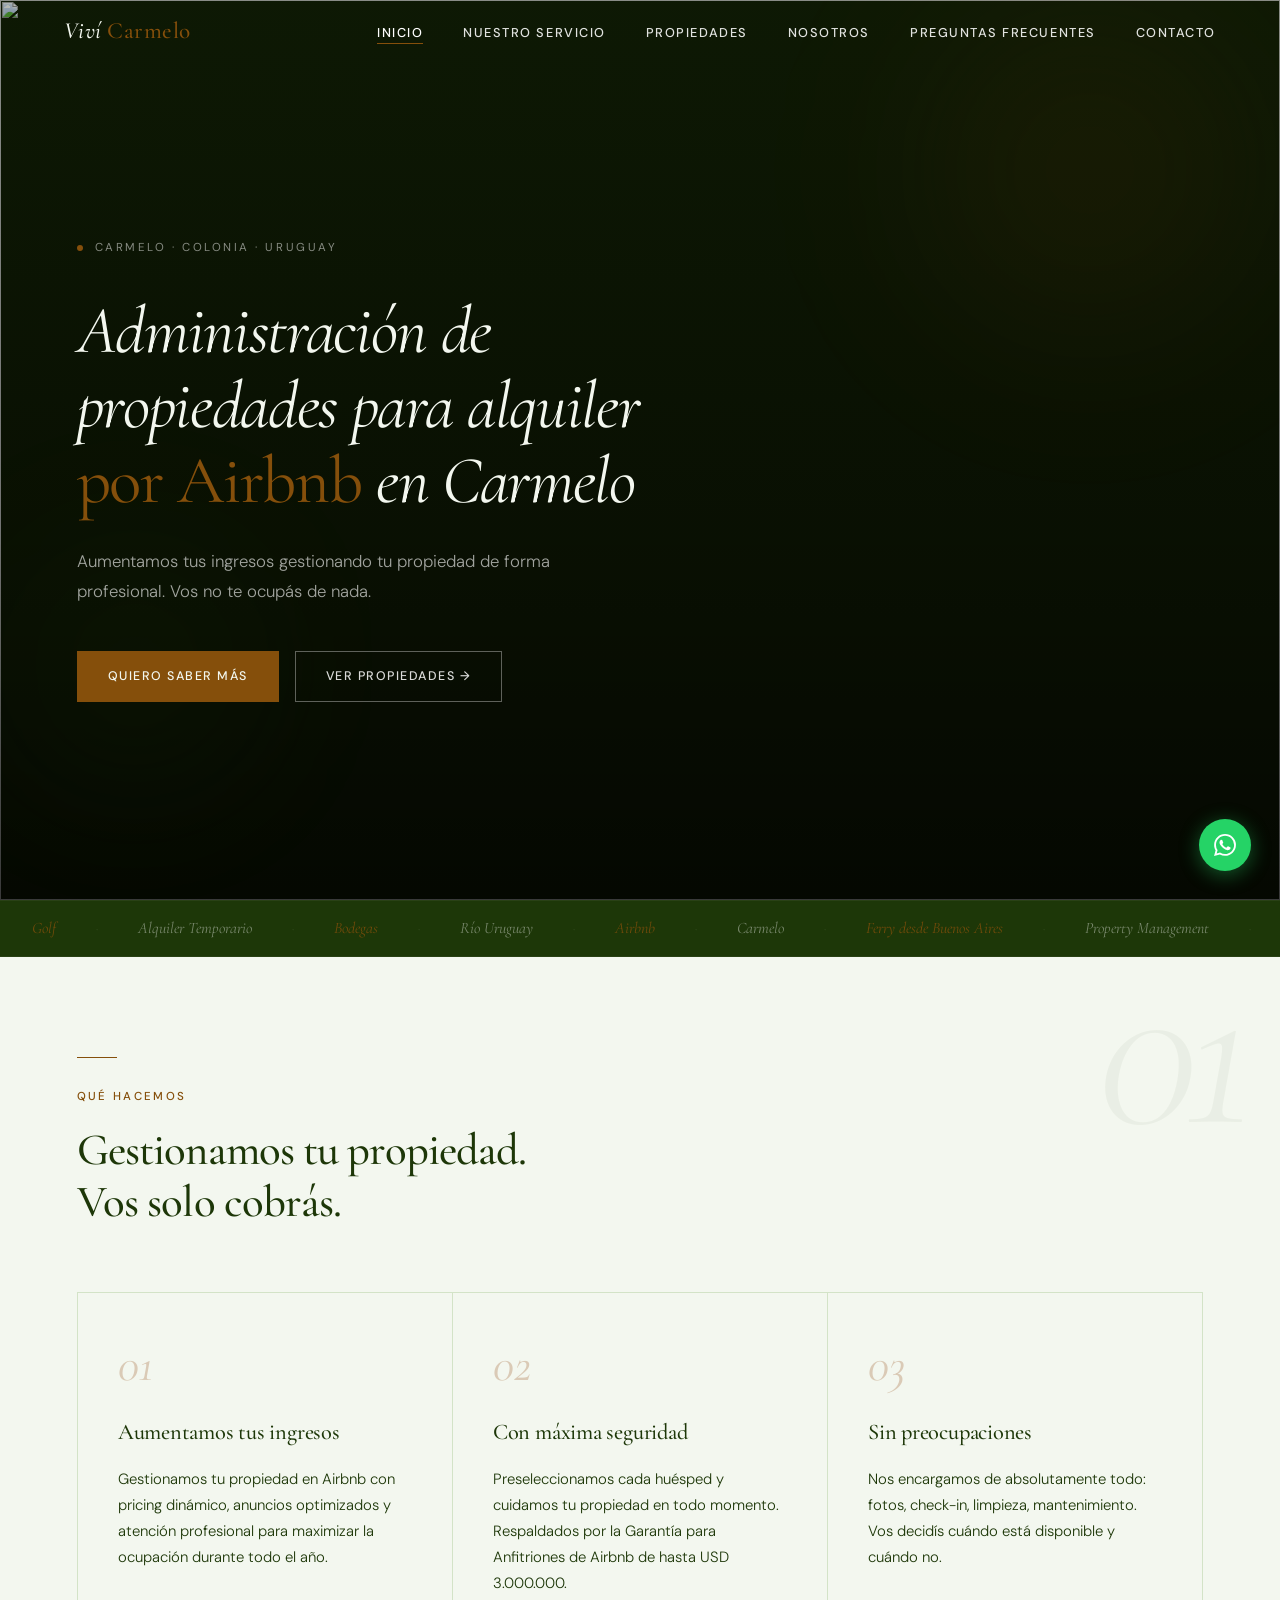
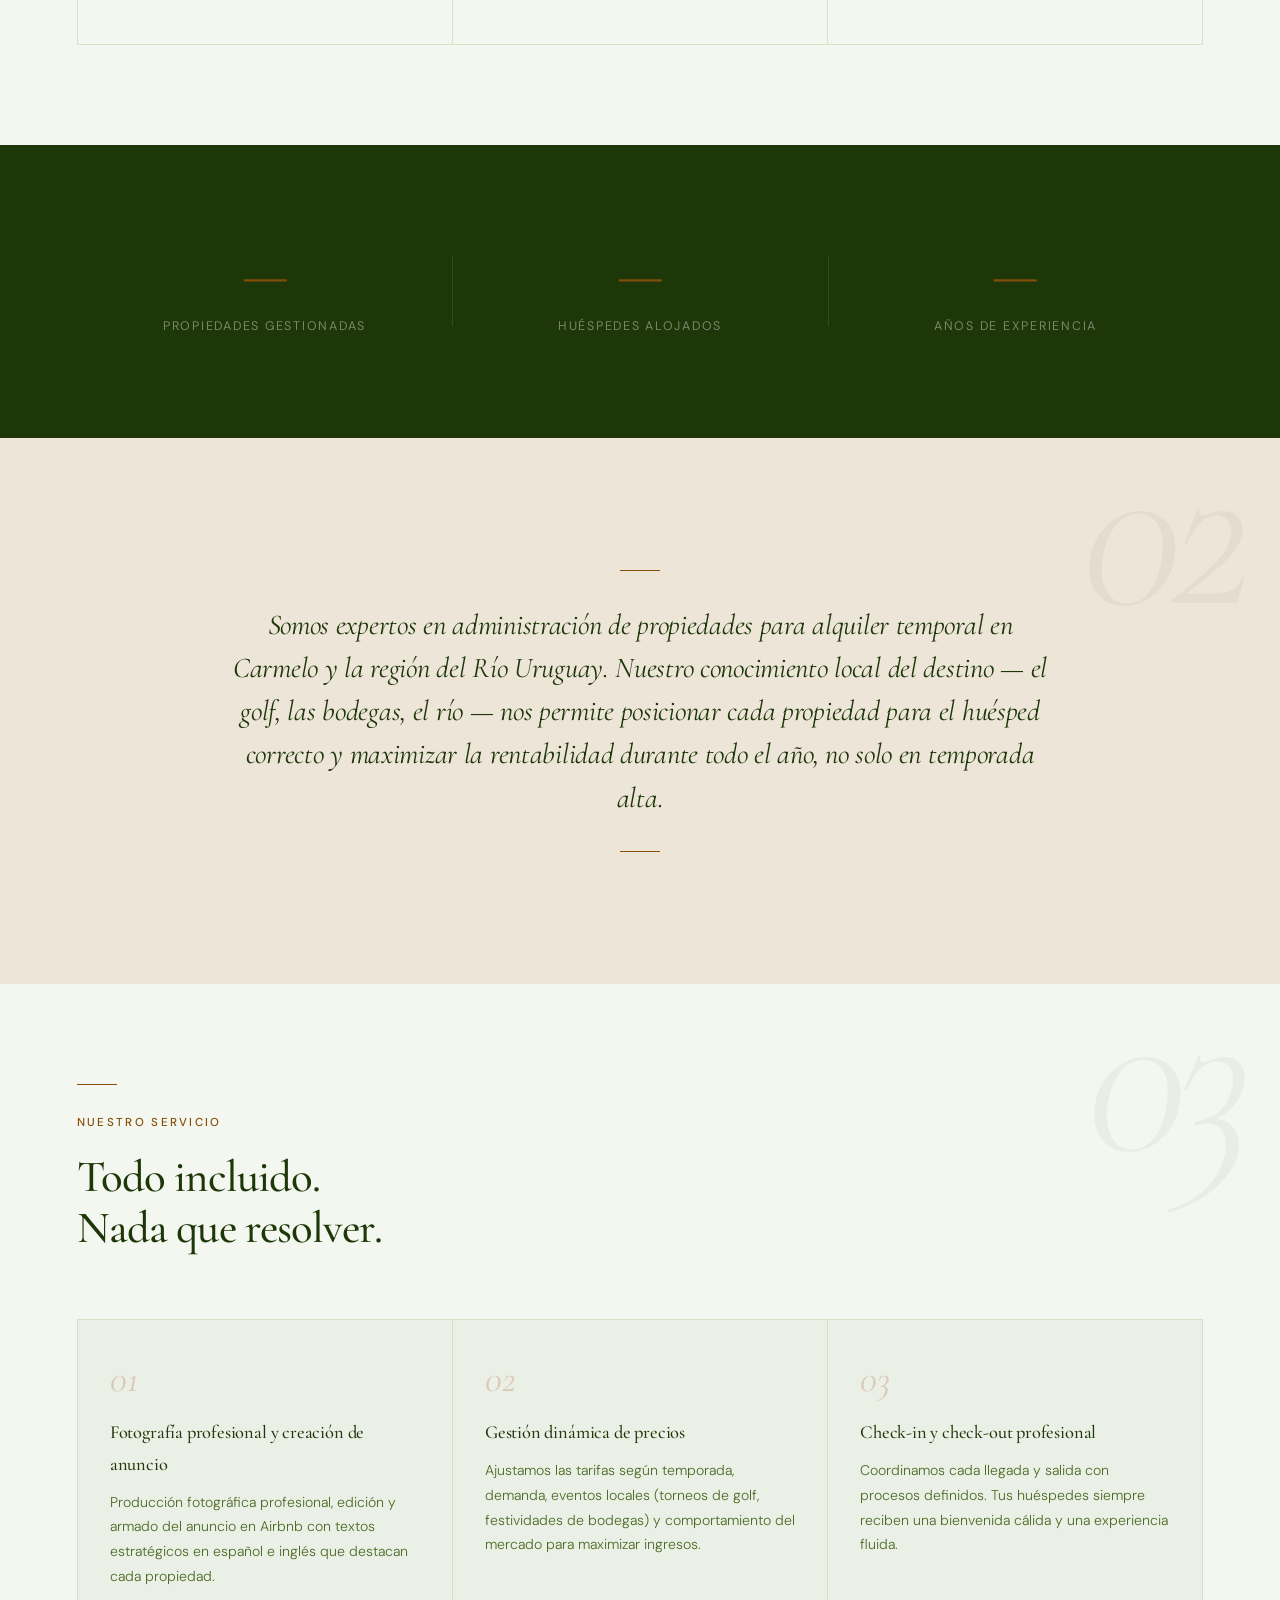
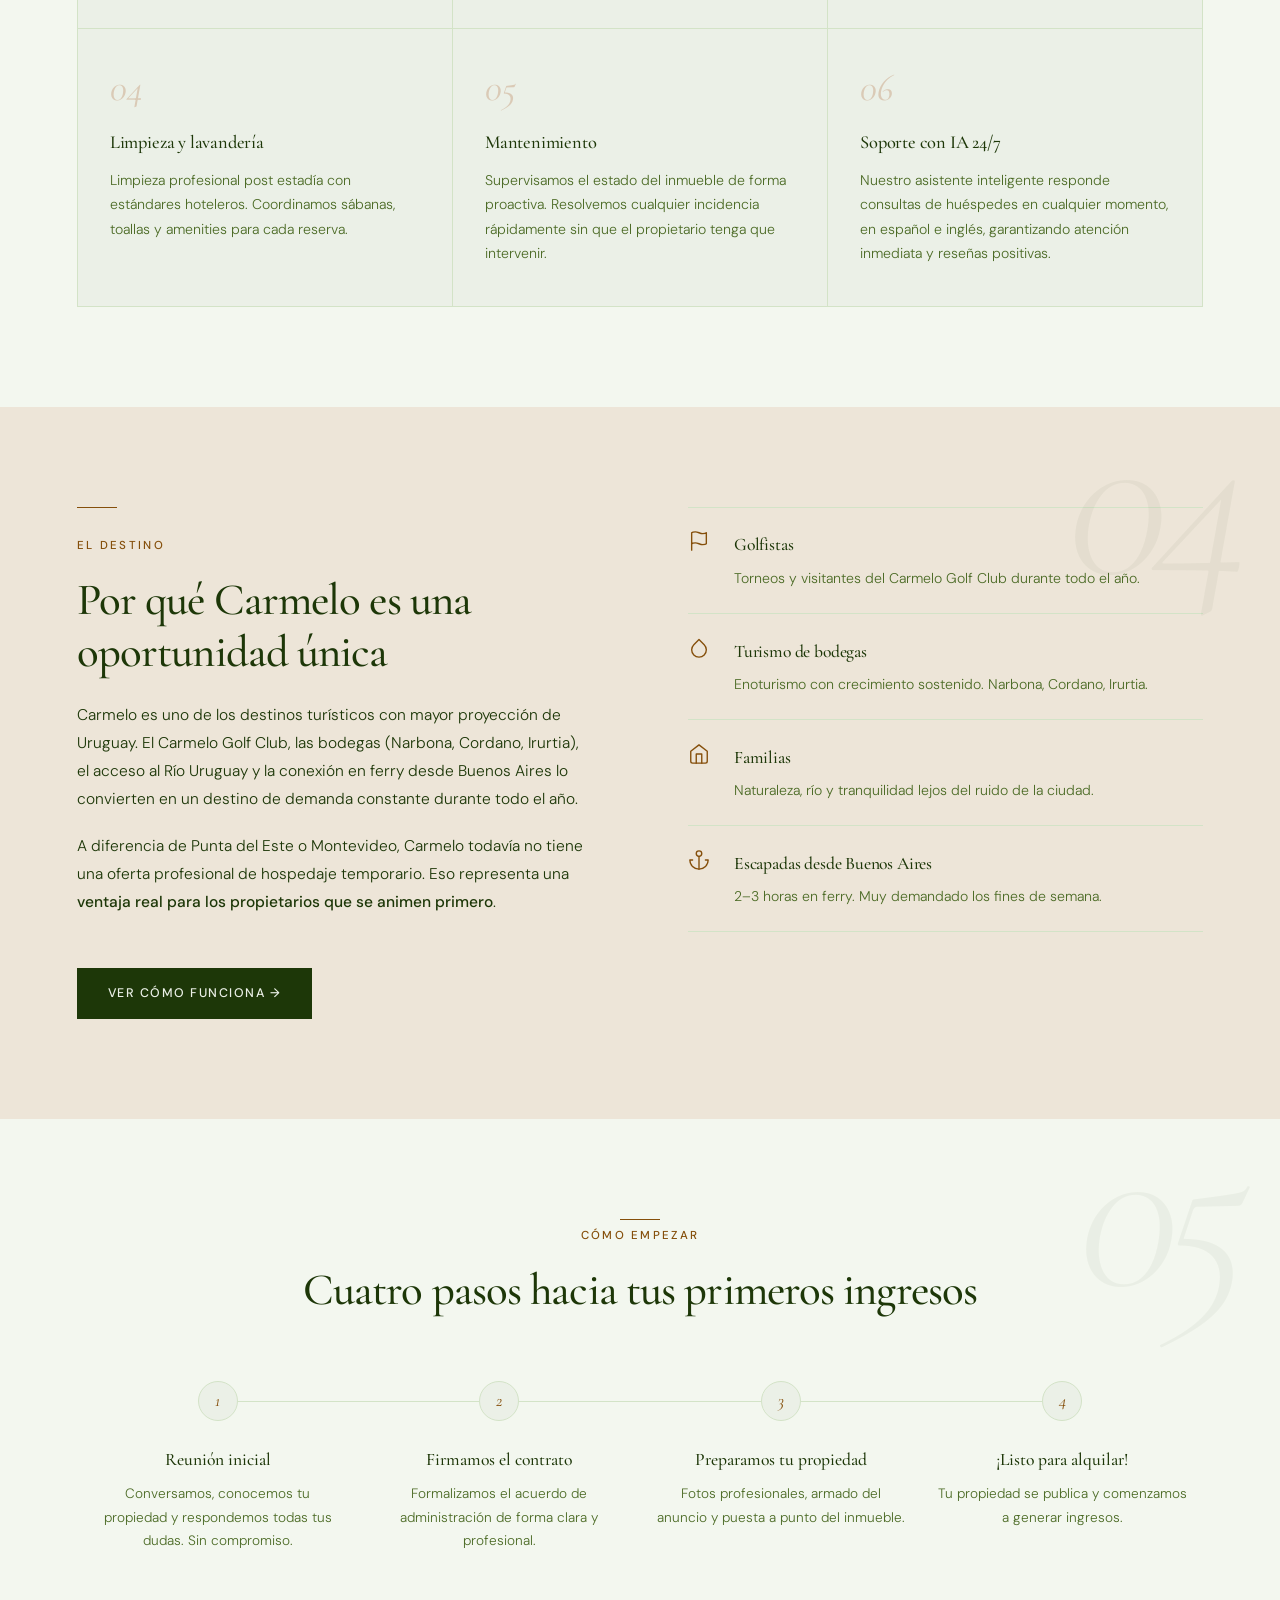
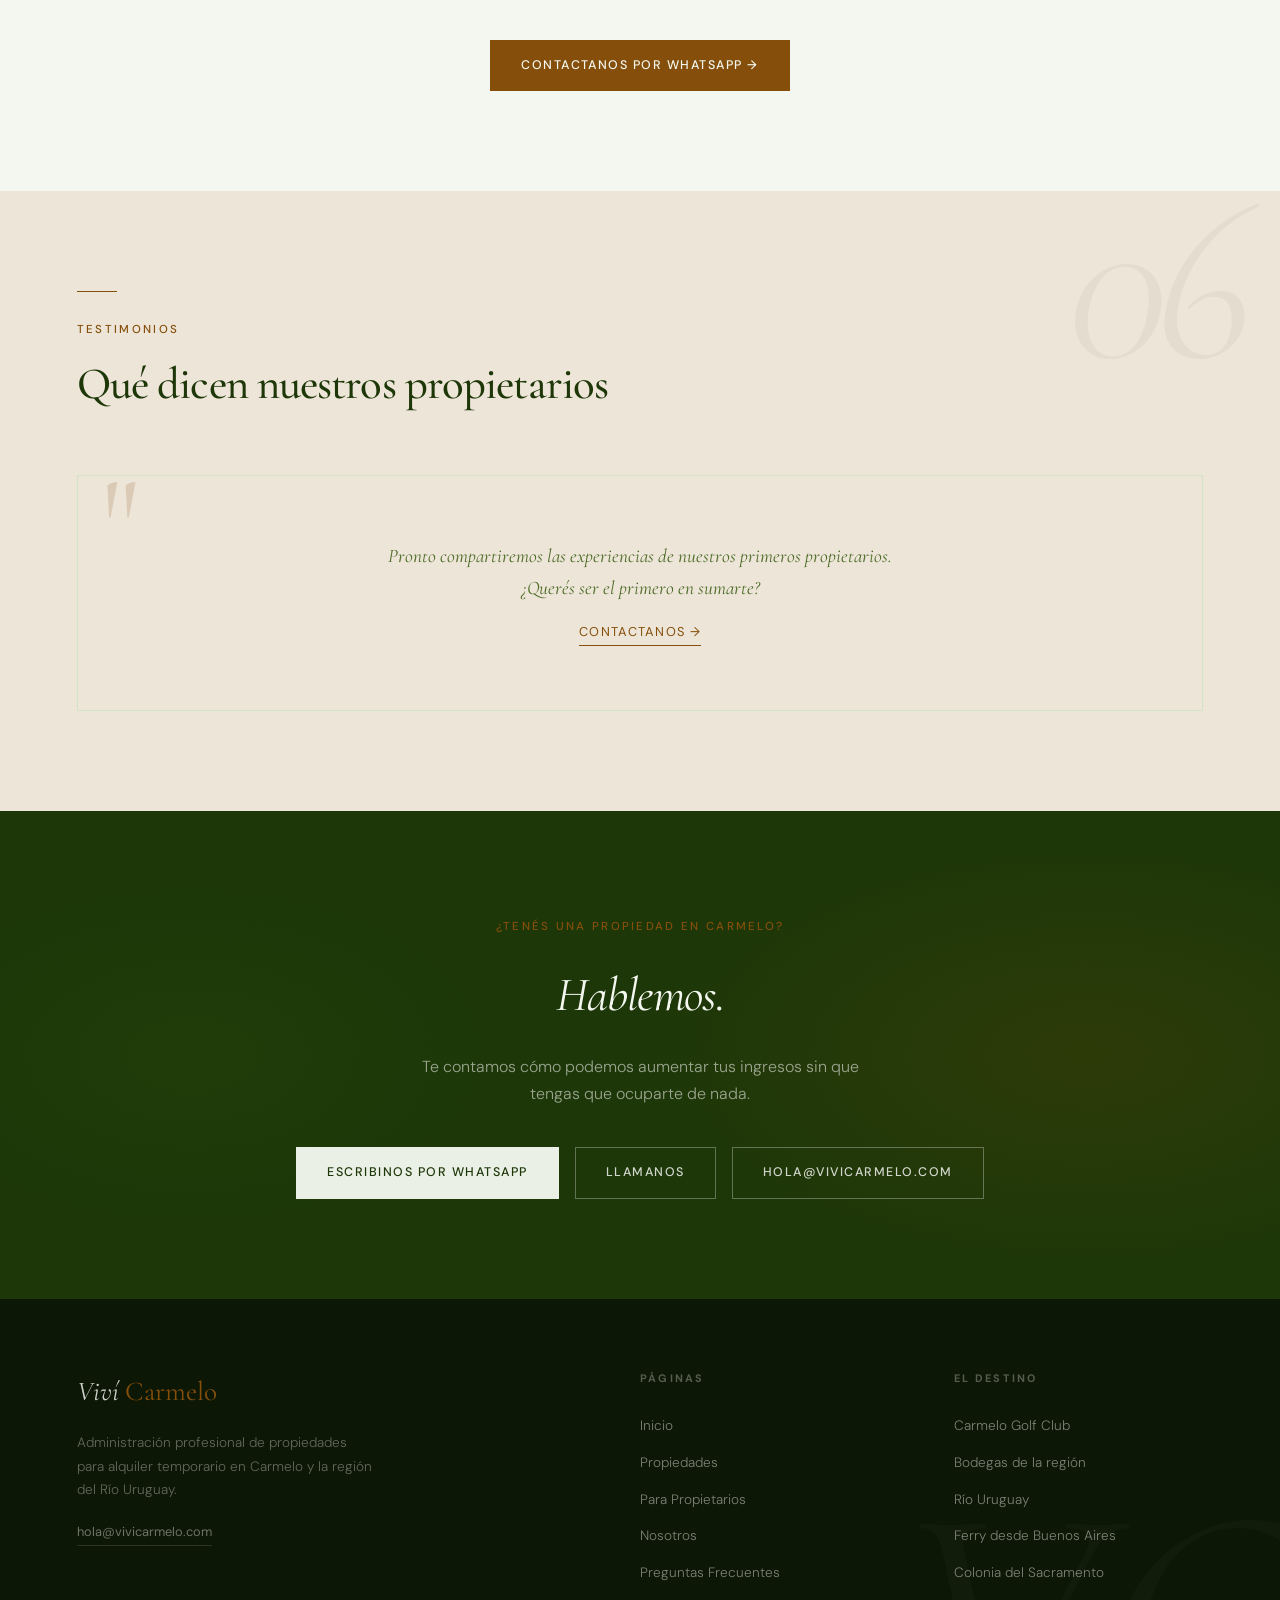
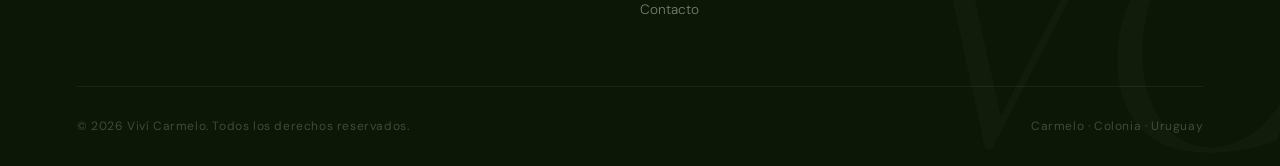
==== index.html @ aaf39e0c "Agregar slideshow de fondo en el hero - 6 imágenes de Cloudinary con rotación cada 5 segundos - Tran" ====
<!DOCTYPE html>
<html lang="es">
<head>
  <meta charset="UTF-8">
  <meta name="viewport" content="width=device-width, initial-scale=1.0">
  <meta name="description" content="Viví Carmelo — Administración de propiedades para alquiler por Airbnb en Carmelo, Uruguay. Aumentamos tus ingresos sin que te ocupes de nada. Golf, bodegas, Río Uruguay.">
  <meta name="keywords" content="alquiler temporario Carmelo Uruguay, Airbnb Carmelo Uruguay, property manager Carmelo, administración propiedades Carmelo, alquiler corto plazo Colonia Uruguay">
  <title>Viví Carmelo — Administración de Propiedades Airbnb</title>
  <link rel="stylesheet" href="styles.css">
</head>
<body>

<!-- NAV -->
<nav id="mainNav">
  <a href="index.html" class="nav-logo">Viví <em>Carmelo</em></a>
  <button class="nav-toggle" id="navToggle" aria-label="Abrir menú">
    <span></span><span></span><span></span>
  </button>
  <ul class="nav-links" id="navLinks">
    <li><a href="index.html" class="active">Inicio</a></li>
    <li><a href="#servicios">Nuestro Servicio</a></li>
    <li><a href="propiedades.html">Propiedades</a></li>
    <li><a href="nosotros.html">Nosotros</a></li>
    <li><a href="faq.html">Preguntas Frecuentes</a></li>
    <li><a href="contacto.html">Contacto</a></li>
  </ul>
</nav>

<!-- HERO -->
<section class="hero">
  <div class="hero-slideshow" aria-hidden="true">
    <img class="hero-slide active" src="https://res.cloudinary.com/dhe2flcrt/image/upload/v1782684417/imgprincipal_ublb2f.webp" alt="">
    <img class="hero-slide" src="https://res.cloudinary.com/dhe2flcrt/image/upload/v1782684418/D_799223-MLU112601869758_062026-F_sewuut.webp" alt="">
    <img class="hero-slide" src="https://res.cloudinary.com/dhe2flcrt/image/upload/v1782684416/D_624081-MLU113781447221_062026-F_zghul9.webp" alt="">
    <img class="hero-slide" src="https://res.cloudinary.com/dhe2flcrt/image/upload/v1782684417/D_645344-MLU112602106020_062026-F_f5ar5d.webp" alt="">
    <img class="hero-slide" src="https://res.cloudinary.com/dhe2flcrt/image/upload/v1782684418/D_855606-MLU113781360669_062026-F_rplbp0.webp" alt="">
    <img class="hero-slide" src="https://res.cloudinary.com/dhe2flcrt/image/upload/v1782684418/D_829951-MLU113781360665_062026-F_dbgapz.webp" alt="">
    <div class="hero-overlay"></div>
  </div>
  <div class="hero-orb hero-orb--a" aria-hidden="true"></div>
  <div class="hero-orb hero-orb--b" aria-hidden="true"></div>

  <div class="hero-content">
    <div class="hero-kicker">
      <span class="hero-dot"></span>
      <span>Carmelo · Colonia · Uruguay</span>
    </div>
    <h1 class="hero-title">
      Administración de<br>
      propiedades para alquiler<br>
      <em>por Airbnb</em> en Carmelo
    </h1>
    <p class="hero-sub">
      Aumentamos tus ingresos gestionando tu propiedad de forma profesional.
      Vos no te ocupás de nada.
    </p>
    <div class="hero-btns">
      <a href="contacto.html" class="btn btn-ochre">Quiero saber más</a>
      <a href="propiedades.html" class="btn btn-ghost">Ver propiedades →</a>
    </div>
  </div>

</section>

<!-- MARQUEE -->
<div class="marquee-strip" aria-hidden="true">
  <div class="marquee-inner">
    <span class="ochre">Golf</span><span class="sep">·</span>
    <span>Alquiler Temporario</span><span class="sep">·</span>
    <span class="ochre">Bodegas</span><span class="sep">·</span>
    <span>Río Uruguay</span><span class="sep">·</span>
    <span class="ochre">Airbnb</span><span class="sep">·</span>
    <span>Carmelo</span><span class="sep">·</span>
    <span class="ochre">Ferry desde Buenos Aires</span><span class="sep">·</span>
    <span>Property Management</span><span class="sep">·</span>
    <span class="ochre">Golf</span><span class="sep">·</span>
    <span>Alquiler Temporario</span><span class="sep">·</span>
    <span class="ochre">Bodegas</span><span class="sep">·</span>
    <span>Río Uruguay</span><span class="sep">·</span>
    <span class="ochre">Airbnb</span><span class="sep">·</span>
    <span>Carmelo</span><span class="sep">·</span>
    <span class="ochre">Ferry desde Buenos Aires</span><span class="sep">·</span>
    <span>Property Management</span><span class="sep">·</span>
  </div>
</div>

<!-- QUÉ HACEMOS -->
<section class="section section--light">
  <div class="section-num" aria-hidden="true">01</div>
  <div class="section-header reveal">
    <span class="section-rule"></span>
    <span class="label-eyebrow">Qué hacemos</span>
    <h2 class="section-heading">Gestionamos tu propiedad.<br>Vos solo cobrás.</h2>
  </div>
  <div class="features-3">
    <div class="feature-block reveal reveal-delay-1">
      <span class="feature-block-num">01</span>
      <h3>Aumentamos tus ingresos</h3>
      <p>Gestionamos tu propiedad en Airbnb con pricing dinámico, anuncios optimizados y atención profesional para maximizar la ocupación durante todo el año.</p>
    </div>
    <div class="feature-block reveal reveal-delay-2">
      <span class="feature-block-num">02</span>
      <h3>Con máxima seguridad</h3>
      <p>Preseleccionamos cada huésped y cuidamos tu propiedad en todo momento. Respaldados por la Garantía para Anfitriones de Airbnb de hasta USD 3.000.000.</p>
    </div>
    <div class="feature-block reveal reveal-delay-3">
      <span class="feature-block-num">03</span>
      <h3>Sin preocupaciones</h3>
      <p>Nos encargamos de absolutamente todo: fotos, check-in, limpieza, mantenimiento. Vos decidís cuándo está disponible y cuándo no.</p>
    </div>
  </div>
</section>

<!-- STATS -->
<div class="stats-band">
  <div class="stats-inner">
    <div class="stat-item reveal reveal-delay-1">
      <span class="stat-num">—</span>
      <span class="stat-label">Propiedades gestionadas</span>
    </div>
    <div class="stat-item reveal reveal-delay-2">
      <span class="stat-num">—</span>
      <span class="stat-label">Huéspedes alojados</span>
    </div>
    <div class="stat-item reveal reveal-delay-3">
      <span class="stat-num">—</span>
      <span class="stat-label">Años de experiencia</span>
    </div>
  </div>
</div>

<!-- POSICIONAMIENTO -->
<section class="section section--warm">
  <div class="section-num" aria-hidden="true">02</div>
  <div class="positioning reveal">
    <blockquote>
      Somos expertos en administración de propiedades para alquiler temporal
      en Carmelo y la región del Río Uruguay. Nuestro conocimiento local del destino
      — el golf, las bodegas, el río — nos permite posicionar cada propiedad
      para el huésped correcto y maximizar la rentabilidad durante todo el año,
      no solo en temporada alta.
    </blockquote>
  </div>
</section>

<!-- SERVICIOS -->
<section class="section section--light" id="servicios">
  <div class="section-num" aria-hidden="true">03</div>
  <div class="section-header reveal">
    <span class="section-rule"></span>
    <span class="label-eyebrow">Nuestro Servicio</span>
    <h2 class="section-heading">Todo incluido.<br>Nada que resolver.</h2>
  </div>
  <div class="services-grid">
    <div class="service-card reveal reveal-delay-1">
      <span class="service-num">01</span>
      <h3>Fotografía profesional y creación de anuncio</h3>
      <p>Producción fotográfica profesional, edición y armado del anuncio en Airbnb con textos estratégicos en español e inglés que destacan cada propiedad.</p>
    </div>
    <div class="service-card reveal reveal-delay-2">
      <span class="service-num">02</span>
      <h3>Gestión dinámica de precios</h3>
      <p>Ajustamos las tarifas según temporada, demanda, eventos locales (torneos de golf, festividades de bodegas) y comportamiento del mercado para maximizar ingresos.</p>
    </div>
    <div class="service-card reveal reveal-delay-3">
      <span class="service-num">03</span>
      <h3>Check-in y check-out profesional</h3>
      <p>Coordinamos cada llegada y salida con procesos definidos. Tus huéspedes siempre reciben una bienvenida cálida y una experiencia fluida.</p>
    </div>
    <div class="service-card reveal reveal-delay-1">
      <span class="service-num">04</span>
      <h3>Limpieza y lavandería</h3>
      <p>Limpieza profesional post estadía con estándares hoteleros. Coordinamos sábanas, toallas y amenities para cada reserva.</p>
    </div>
    <div class="service-card reveal reveal-delay-2">
      <span class="service-num">05</span>
      <h3>Mantenimiento</h3>
      <p>Supervisamos el estado del inmueble de forma proactiva. Resolvemos cualquier incidencia rápidamente sin que el propietario tenga que intervenir.</p>
    </div>
    <div class="service-card reveal reveal-delay-3">
      <span class="service-num">06</span>
      <h3>Soporte con IA 24/7</h3>
      <p>Nuestro asistente inteligente responde consultas de huéspedes en cualquier momento, en español e inglés, garantizando atención inmediata y reseñas positivas.</p>
    </div>
  </div>
</section>

<!-- CARMELO -->
<section class="section section--warm">
  <div class="section-num" aria-hidden="true">04</div>
  <div class="carmelo-layout">
    <div class="carmelo-text reveal">
      <span class="section-rule"></span>
      <span class="label-eyebrow">El destino</span>
      <h2 class="section-heading">Por qué Carmelo es una oportunidad única</h2>
      <p>
        Carmelo es uno de los destinos turísticos con mayor proyección de Uruguay.
        El Carmelo Golf Club, las bodegas (Narbona, Cordano, Irurtia), el acceso al
        Río Uruguay y la conexión en ferry desde Buenos Aires lo convierten en un
        destino de demanda constante durante todo el año.
      </p>
      <p>
        A diferencia de Punta del Este o Montevideo, Carmelo todavía no tiene una oferta
        profesional de hospedaje temporario. Eso representa una
        <strong>ventaja real para los propietarios que se animen primero</strong>.
      </p>
      <a href="propietarios.html" class="btn btn-dark mt-md">Ver cómo funciona →</a>
    </div>
    <ul class="segments-list reveal reveal-delay-2">
      <li class="segment-row">
        <span class="seg-icon"><svg viewBox="0 0 24 24" fill="none" stroke="currentColor" stroke-width="1.5" stroke-linecap="round" stroke-linejoin="round"><path d="M4 15s1-1 4-1 5 2 8 2 4-1 4-1V3s-1 1-4 1-5-2-8-2-4 1-4 1z"/><line x1="4" y1="22" x2="4" y2="15"/></svg></span>
        <div class="seg-content">
          <strong>Golfistas</strong>
          <span>Torneos y visitantes del Carmelo Golf Club durante todo el año.</span>
        </div>
      </li>
      <li class="segment-row">
        <span class="seg-icon"><svg viewBox="0 0 24 24" fill="none" stroke="currentColor" stroke-width="1.5" stroke-linecap="round" stroke-linejoin="round"><path d="M12 2.69l5.66 5.66a8 8 0 11-11.31 0z"/></svg></span>
        <div class="seg-content">
          <strong>Turismo de bodegas</strong>
          <span>Enoturismo con crecimiento sostenido. Narbona, Cordano, Irurtia.</span>
        </div>
      </li>
      <li class="segment-row">
        <span class="seg-icon"><svg viewBox="0 0 24 24" fill="none" stroke="currentColor" stroke-width="1.5" stroke-linecap="round" stroke-linejoin="round"><path d="M3 9l9-7 9 7v11a2 2 0 01-2 2H5a2 2 0 01-2-2z"/><polyline points="9 22 9 12 15 12 15 22"/></svg></span>
        <div class="seg-content">
          <strong>Familias</strong>
          <span>Naturaleza, río y tranquilidad lejos del ruido de la ciudad.</span>
        </div>
      </li>
      <li class="segment-row">
        <span class="seg-icon"><svg viewBox="0 0 24 24" fill="none" stroke="currentColor" stroke-width="1.5" stroke-linecap="round" stroke-linejoin="round"><circle cx="12" cy="5" r="3"/><line x1="12" y1="8" x2="12" y2="22"/><path d="M5 12H2a10 10 0 0020 0h-3"/></svg></span>
        <div class="seg-content">
          <strong>Escapadas desde Buenos Aires</strong>
          <span>2–3 horas en ferry. Muy demandado los fines de semana.</span>
        </div>
      </li>
    </ul>
  </div>
</section>

<!-- CÓMO EMPEZAR -->
<section class="section section--light">
  <div class="section-num" aria-hidden="true">05</div>
  <div class="section-header text-center reveal">
    <span class="section-rule" style="margin: 0 auto;"></span>
    <span class="label-eyebrow">Cómo empezar</span>
    <h2 class="section-heading">Cuatro pasos hacia tus primeros ingresos</h2>
  </div>
  <div class="steps-row">
    <div class="step-item reveal reveal-delay-1">
      <div class="step-circle">1</div>
      <h3>Reunión inicial</h3>
      <p>Conversamos, conocemos tu propiedad y respondemos todas tus dudas. Sin compromiso.</p>
    </div>
    <div class="step-item reveal reveal-delay-2">
      <div class="step-circle">2</div>
      <h3>Firmamos el contrato</h3>
      <p>Formalizamos el acuerdo de administración de forma clara y profesional.</p>
    </div>
    <div class="step-item reveal reveal-delay-3">
      <div class="step-circle">3</div>
      <h3>Preparamos tu propiedad</h3>
      <p>Fotos profesionales, armado del anuncio y puesta a punto del inmueble.</p>
    </div>
    <div class="step-item reveal reveal-delay-4">
      <div class="step-circle">4</div>
      <h3>¡Listo para alquilar!</h3>
      <p>Tu propiedad se publica y comenzamos a generar ingresos.</p>
    </div>
  </div>
  <div class="steps-cta reveal">
    <a href="https://wa.me/59892424644" class="btn btn-ochre" target="_blank">Contactanos por WhatsApp →</a>
  </div>
</section>

<!-- TESTIMONIOS -->
<section class="section section--warm">
  <div class="section-num" aria-hidden="true">06</div>
  <div class="section-header reveal">
    <span class="section-rule"></span>
    <span class="label-eyebrow">Testimonios</span>
    <h2 class="section-heading">Qué dicen nuestros propietarios</h2>
  </div>
  <div class="testimonios-placeholder reveal">
    <p>
      Pronto compartiremos las experiencias de nuestros primeros propietarios.<br>
      ¿Querés ser el primero en sumarte?
    </p>
    <a href="contacto.html">Contactanos →</a>
  </div>
</section>

<!-- CTA FINAL -->
<section class="cta-section">
  <span class="label-eyebrow reveal">¿Tenés una propiedad en Carmelo?</span>
  <h2 class="reveal reveal-delay-1">Hablemos.</h2>
  <p class="reveal reveal-delay-2">
    Te contamos cómo podemos aumentar tus ingresos
    sin que tengas que ocuparte de nada.
  </p>
  <div class="cta-btns reveal reveal-delay-3">
    <a href="https://wa.me/59892424644" class="btn btn-cream" target="_blank">Escribinos por WhatsApp</a>
    <a href="tel:+59892424644" class="btn btn-outline-cream">Llamanos</a>
    <a href="mailto:hola@vivicarmelo.com" class="btn btn-outline-cream">hola@vivicarmelo.com</a>
  </div>
</section>

<!-- FOOTER -->
<footer>
  <div class="footer-top">
    <div class="footer-brand">
      <span class="logo-f">Viví <em>Carmelo</em></span>
      <p>Administración profesional de propiedades para alquiler temporario en Carmelo y la región del Río Uruguay.</p>
      <a href="mailto:hola@vivicarmelo.com" class="footer-email">hola@vivicarmelo.com</a>
    </div>
    <nav class="footer-nav">
      <h4>Páginas</h4>
      <ul>
        <li><a href="index.html">Inicio</a></li>
        <li><a href="propiedades.html">Propiedades</a></li>
        <li><a href="propietarios.html">Para Propietarios</a></li>
        <li><a href="nosotros.html">Nosotros</a></li>
        <li><a href="faq.html">Preguntas Frecuentes</a></li>
        <li><a href="contacto.html">Contacto</a></li>
      </ul>
    </nav>
    <nav class="footer-nav">
      <h4>El destino</h4>
      <ul>
        <li><a href="#">Carmelo Golf Club</a></li>
        <li><a href="#">Bodegas de la región</a></li>
        <li><a href="#">Río Uruguay</a></li>
        <li><a href="#">Ferry desde Buenos Aires</a></li>
        <li><a href="#">Colonia del Sacramento</a></li>
      </ul>
    </nav>
  </div>
  <div class="footer-bottom">
    <span>© 2026 Viví Carmelo. Todos los derechos reservados.</span>
    <span>Carmelo · Colonia · Uruguay</span>
  </div>
</footer>

<a href="https://wa.me/59892424644" class="wa-float" target="_blank" aria-label="WhatsApp"><svg width="22" height="22" viewBox="0 0 24 24" fill="white"><path d="M17.472 14.382c-.297-.149-1.758-.867-2.03-.967-.273-.099-.471-.148-.67.15-.197.297-.767.966-.94 1.164-.173.199-.347.223-.644.075-.297-.15-1.255-.463-2.39-1.475-.883-.788-1.48-1.761-1.653-2.059-.173-.297-.018-.458.13-.606.134-.133.298-.347.446-.52.149-.174.198-.298.298-.497.099-.198.05-.371-.025-.52-.075-.149-.669-1.612-.916-2.207-.242-.579-.487-.5-.669-.51-.173-.008-.371-.01-.57-.01-.198 0-.52.074-.792.372-.272.297-1.04 1.016-1.04 2.479 0 1.462 1.065 2.875 1.213 3.074.149.198 2.096 3.2 5.077 4.487.709.306 1.262.489 1.694.625.712.227 1.36.195 1.871.118.571-.085 1.758-.719 2.006-1.413.248-.694.248-1.289.173-1.413-.074-.124-.272-.198-.57-.347m-5.421 7.403h-.004a9.87 9.87 0 01-5.031-1.378l-.361-.214-3.741.982.998-3.648-.235-.374a9.86 9.86 0 01-1.51-5.26c.001-5.45 4.436-9.884 9.888-9.884 2.64 0 5.122 1.03 6.988 2.898a9.825 9.825 0 012.893 6.994c-.003 5.45-4.437 9.884-9.885 9.884m8.413-18.297A11.815 11.815 0 0012.05 0C5.495 0 .16 5.335.157 11.892c0 2.096.547 4.142 1.588 5.945L.057 24l6.305-1.654a11.882 11.882 0 005.683 1.448h.005c6.554 0 11.89-5.335 11.893-11.893a11.821 11.821 0 00-3.48-8.413z"/></svg></a>

<script>
/* Nav scroll */
const nav = document.getElementById('mainNav');
window.addEventListener('scroll', () => {
  nav.classList.toggle('scrolled', window.scrollY > 40);
}, { passive: true });

/* Mobile toggle */
const toggle = document.getElementById('navToggle');
const navLinks = document.getElementById('navLinks');
toggle.addEventListener('click', () => navLinks.classList.toggle('open'));
navLinks.querySelectorAll('a').forEach(a => a.addEventListener('click', () => navLinks.classList.remove('open')));

/* Scroll reveal */
const observer = new IntersectionObserver((entries) => {
  entries.forEach(e => { if (e.isIntersecting) { e.target.classList.add('visible'); observer.unobserve(e.target); } });
}, { threshold: 0.12, rootMargin: '0px 0px -40px 0px' });
document.querySelectorAll('.reveal').forEach(el => observer.observe(el));

/* Hero slideshow */
const slides = document.querySelectorAll('.hero-slide');
let current = 0;
setInterval(() => {
  slides[current].classList.remove('active');
  current = (current + 1) % slides.length;
  slides[current].classList.add('active');
}, 5000);
</script>
</body>
</html>
---- styles.css ----
/* ============================================================
   VIVÍ CARMELO — "Estancia del Río"
   Estética: Editorial luxury. Bodega meets boutique hotel.
   Tipografía: Cormorant Garamond + DM Sans
   Paleta: Crema cálida · Tinta foresta · Ámbar ocre
   ============================================================ */

@import url('https://fonts.googleapis.com/css2?family=Cormorant+Garamond:ital,wght@0,300;0,400;0,500;0,600;1,300;1,400;1,500;1,600&family=DM+Sans:opsz,wght@9..40,300;9..40,400;9..40,500;9..40,600&display=swap');

/* ── Variables ─────────────────────────────────────────────── */
:root {
  /* Greens — del canopy al prado */
  --green-1:    #0C1705;
  --green-2:    #1D3708;
  --green-3:    #2B5510;
  --green-4:    #3B6D11;
  --green-5:    #5A9020;
  --green-6:    #85B04A;
  --green-7:    #B1C5A0;
  --green-8:    #D3E3C7;
  --green-9:    #EBF0E7;

  /* Browns — de la corteza a la tierra */
  --brown-1:    #2A1505;
  --brown-2:    #4D2A0A;
  --brown-3:    #6B3A12;
  --brown-4:    #854F0B;
  --brown-5:    #A8682A;
  --brown-6:    #C89060;
  --brown-7:    #DACAB6;
  --brown-8:    #EDE5D8;

  /* Semantic aliases */
  --cream:       var(--green-9);
  --cream-alt:   var(--green-8);
  --cream-light: #F3F7EF;
  --cream-warm:  var(--brown-8);
  --ink:         var(--green-1);
  --ink-soft:    var(--green-2);
  --ink-muted:   #4C6B26;
  --forest:      var(--green-2);
  --forest-mid:  var(--green-3);
  --sage:        var(--green-4);
  --sage-mid:    var(--green-5);
  --sage-light:  var(--green-7);
  --ochre:       var(--brown-4);
  --ochre-mid:   var(--brown-5);
  --ochre-pale:  var(--brown-7);
  --gold:        var(--brown-3);

  --f-display: 'Cormorant Garamond', Georgia, serif;
  --f-body:    'DM Sans', system-ui, sans-serif;

  --ease:      cubic-bezier(.25,.1,.25,1);
  --ease-out:  cubic-bezier(0,0,.2,1);
  --ease-back: cubic-bezier(.34,1.56,.64,1);
}

/* ── Reset ─────────────────────────────────────────────────── */
*, *::before, *::after { box-sizing: border-box; margin: 0; padding: 0; }
html { scroll-behavior: smooth; font-size: 16px; scroll-padding-top: 80px; }

body {
  font-family: var(--f-body);
  font-weight: 400;
  color: var(--ink);
  background: var(--cream);
  line-height: 1.7;
  -webkit-font-smoothing: antialiased;
  -moz-osx-font-smoothing: grayscale;
  text-rendering: optimizeLegibility;
  font-optical-sizing: auto;
}

a { color: inherit; text-decoration: none; }
img { max-width: 100%; display: block; }
ul { list-style: none; }

/* ── Navigation ────────────────────────────────────────────── */
#mainNav {
  position: fixed;
  top: 0;
  left: 0;
  right: 0;
  z-index: 9999;
  height: 64px;
  display: flex;
  align-items: center;
  justify-content: space-between;
  padding: 0 5%;
  transition: background .4s var(--ease), border-color .4s var(--ease);
  border-bottom: 1px solid transparent;
}

#mainNav.scrolled {
  background: rgba(241,234,212,.96);
  backdrop-filter: blur(12px);
  border-bottom-color: var(--cream-alt);
}

.nav-logo {
  font-family: var(--f-display);
  font-style: italic;
  font-weight: 500;
  font-size: 1.45rem;
  color: var(--cream-light);
  letter-spacing: .02em;
  transition: color .3s;
}
#mainNav.scrolled .nav-logo { color: var(--forest); }
.nav-logo em { font-style: normal; color: var(--ochre); }

.nav-links {
  display: flex;
  gap: 2.5rem;
}
.nav-links a {
  font-size: .8rem;
  font-weight: 500;
  letter-spacing: .12em;
  text-transform: uppercase;
  color: rgba(255,255,255,.88);
  position: relative;
  transition: color .3s;
  cursor: pointer;
}
.nav-links a::after {
  content: '';
  position: absolute;
  bottom: -3px;
  left: 0;
  width: 0;
  height: 1px;
  background: var(--ochre);
  transition: width .35s var(--ease-out);
}
.nav-links a:hover,
.nav-links a.active { color: rgba(255,255,255,1); }
.nav-links a:hover::after,
.nav-links a.active::after { width: 100%; }
#mainNav.scrolled .nav-links a { color: var(--ink-muted); }
#mainNav.scrolled .nav-links a:hover,
#mainNav.scrolled .nav-links a.active { color: var(--forest); }

.nav-toggle {
  display: none;
  background: none;
  border: none;
  cursor: pointer;
  flex-direction: column;
  gap: 5px;
  padding: 4px;
}
.nav-toggle span {
  display: block;
  width: 22px;
  height: 1px;
  background: currentColor;
  transition: transform .3s, opacity .3s;
}
.nav-toggle { color: rgba(255,255,255,.8); }
#mainNav.scrolled .nav-toggle { color: var(--ink); }

/* ── Buttons ───────────────────────────────────────────────── */
.btn {
  display: inline-block;
  font-family: var(--f-body);
  font-size: .78rem;
  font-weight: 500;
  letter-spacing: .12em;
  text-transform: uppercase;
  padding: 14px 30px;
  border: 1px solid transparent;
  cursor: pointer;
  transition: all .3s var(--ease);
  white-space: nowrap;
}

.btn-ochre {
  background: var(--ochre);
  color: var(--cream-light);
  border-color: var(--ochre);
}
.btn-ochre:hover {
  background: #6a3e09;
  border-color: #6a3e09;
  color: var(--cream-light);
  transform: translateY(-2px);
}

.btn-ghost {
  background: transparent;
  color: rgba(255,255,255,.85);
  border-color: rgba(255,255,255,.35);
}
.btn-ghost:hover {
  background: rgba(255,255,255,.08);
  border-color: rgba(255,255,255,.7);
  color: #fff;
  transform: translateY(-2px);
}

.btn-dark {
  background: var(--forest);
  color: var(--cream);
  border-color: var(--forest);
}
.btn-dark:hover {
  background: var(--forest-mid);
  transform: translateY(-2px);
}

.btn-outline-dark {
  background: transparent;
  color: var(--forest);
  border-color: var(--forest);
}
.btn-outline-dark:hover {
  background: var(--forest);
  color: var(--cream);
}

.btn-cream {
  background: var(--cream);
  color: var(--forest);
  border-color: var(--cream);
}
.btn-cream:hover {
  background: var(--cream-light);
  transform: translateY(-2px);
}

.btn-outline-cream {
  background: transparent;
  color: rgba(255,255,255,.8);
  border-color: rgba(255,255,255,.3);
}
.btn-outline-cream:hover {
  background: rgba(255,255,255,.07);
  border-color: rgba(255,255,255,.6);
  color: #fff;
}

/* ── Typography helpers ────────────────────────────────────── */
.label-eyebrow {
  display: inline-block;
  font-family: var(--f-body);
  font-size: .72rem;
  font-weight: 500;
  letter-spacing: .2em;
  text-transform: uppercase;
  color: var(--ochre);
  margin-bottom: 1.2rem;
}

.display-heading {
  font-family: var(--f-display);
  font-weight: 400;
  line-height: 1.1;
  letter-spacing: -.02em;
}

.section-heading {
  font-family: var(--f-display);
  font-weight: 500;
  font-size: clamp(2rem, 4vw, 2.8rem);
  line-height: 1.15;
  color: var(--forest);
  letter-spacing: -.02em;
}

.body-text {
  font-family: var(--f-body);
  font-weight: 300;
  font-size: 1rem;
  line-height: 1.8;
  color: var(--ink-soft);
}

/* ── Scroll reveal ─────────────────────────────────────────── */
.reveal {
  opacity: 0;
  transform: translateY(28px);
  transition: opacity .7s var(--ease-out), transform .7s var(--ease-out);
}
.reveal.visible {
  opacity: 1;
  transform: none;
}
.reveal-delay-1 { transition-delay: .1s; }
.reveal-delay-2 { transition-delay: .2s; }
.reveal-delay-3 { transition-delay: .3s; }
.reveal-delay-4 { transition-delay: .4s; }

/* ── HERO ──────────────────────────────────────────────────── */
.hero {
  min-height: 100vh;
  position: relative;
  display: flex;
  flex-direction: column;
  justify-content: center;
  padding: 120px 6% 80px;
  overflow: hidden;
  background: #0F1A04;
}

.hero-slideshow {
  position: absolute;
  inset: 0;
  z-index: 0;
}
.hero-slide {
  position: absolute;
  inset: 0;
  width: 100%;
  height: 100%;
  object-fit: cover;
  opacity: 0;
  transition: opacity 1.5s ease;
}
.hero-slide.active { opacity: 1; }
.hero-overlay {
  position: absolute;
  inset: 0;
  z-index: 1;
  background: linear-gradient(
    to top,
    rgba(0,0,0,.70) 0%,
    rgba(0,0,0,.40) 40%,
    rgba(10,22,4,.30) 100%
  );
}

.hero-orb {
  position: absolute;
  border-radius: 50%;
  pointer-events: none;
  filter: blur(80px);
  opacity: .55;
  animation: orbFloat 12s ease-in-out infinite;
}
.hero-orb--a {
  width: 500px; height: 500px;
  background: radial-gradient(circle, rgba(133,79,11,.25) 0%, transparent 70%);
  top: -80px; right: -60px;
  animation-duration: 14s;
}
.hero-orb--b {
  width: 350px; height: 350px;
  background: radial-gradient(circle, rgba(59,109,17,.2) 0%, transparent 70%);
  bottom: 60px; left: -40px;
  animation-duration: 10s;
  animation-delay: -5s;
}

@keyframes orbFloat {
  0%,100% { transform: translate(0,0) scale(1); }
  33%  { transform: translate(20px,-30px) scale(1.05); }
  66%  { transform: translate(-15px,15px) scale(.97); }
}

.hero-content { position: relative; z-index: 2; max-width: 780px; }

.hero-kicker {
  display: flex;
  align-items: center;
  gap: .75rem;
  margin-bottom: 2.2rem;
}
.hero-dot {
  width: 6px;
  height: 6px;
  background: var(--ochre);
  border-radius: 50%;
  animation: pulse 2.5s ease-in-out infinite;
}
@keyframes pulse {
  0%,100% { opacity: 1; }
  50% { opacity: .3; }
}
.hero-kicker span {
  font-size: .72rem;
  letter-spacing: .22em;
  text-transform: uppercase;
  color: rgba(255,255,255,.5);
  font-family: var(--f-body);
  font-weight: 400;
}

.hero-title {
  font-family: var(--f-display);
  font-style: italic;
  font-weight: 400;
  font-size: clamp(2.6rem, 5.5vw, 4.2rem);
  line-height: 1.12;
  color: var(--cream-light);
  letter-spacing: -.02em;
  margin-bottom: 1.8rem;
}
.hero-title em {
  font-style: normal;
  color: var(--ochre);
}

.hero-sub {
  font-family: var(--f-body);
  font-weight: 300;
  font-size: 1.05rem;
  color: rgba(255,255,255,.62);
  max-width: 500px;
  line-height: 1.75;
  margin-bottom: 2.8rem;
}

.hero-btns {
  display: flex;
  gap: 1rem;
  flex-wrap: wrap;
  position: relative;
  z-index: 3;
}

.hero-coords {
  position: absolute;
  bottom: 3rem;
  right: 6%;
  display: flex;
  align-items: center;
  gap: 1rem;
  z-index: 2;
  pointer-events: none;
  user-select: none;
}
.hero-coords span {
  font-family: var(--f-body);
  font-size: .68rem;
  letter-spacing: .18em;
  color: rgba(255,255,255,.28);
  text-transform: uppercase;
}
.hero-coords-line {
  width: 50px;
  height: 1px;
  background: rgba(255,255,255,.18);
}

.hero-scroll-hint {
  position: absolute;
  bottom: 2.5rem;
  left: 6%;
  z-index: 2;
  display: flex;
  flex-direction: column;
  align-items: center;
  gap: .5rem;
  pointer-events: none;
  user-select: none;
}
.hero-scroll-hint span {
  font-size: .62rem;
  letter-spacing: .2em;
  text-transform: uppercase;
  color: rgba(255,255,255,.25);
  font-family: var(--f-body);
  writing-mode: vertical-rl;
}
.scroll-line {
  width: 1px;
  height: 50px;
  background: linear-gradient(to bottom, rgba(255,255,255,.25), transparent);
  animation: scrollDown 2s ease-in-out infinite;
}
@keyframes scrollDown {
  0% { transform: scaleY(0); transform-origin: top; }
  50% { transform: scaleY(1); transform-origin: top; }
  51% { transform: scaleY(1); transform-origin: bottom; }
  100% { transform: scaleY(0); transform-origin: bottom; }
}

/* ── Marquee strip ─────────────────────────────────────────── */
.marquee-strip {
  background: var(--forest);
  padding: 14px 0;
  overflow: hidden;
  border-top: 1px solid rgba(255,255,255,.05);
  border-bottom: 1px solid rgba(255,255,255,.05);
}
.marquee-inner {
  display: flex;
  gap: 0;
  animation: marquee 28s linear infinite;
  width: max-content;
}
.marquee-inner span {
  font-family: var(--f-display);
  font-style: italic;
  font-size: 1rem;
  color: rgba(255,255,255,.4);
  padding: 0 2rem;
  white-space: nowrap;
}
.marquee-inner span.ochre { color: var(--ochre); opacity: .8; }
.marquee-inner .sep {
  font-style: normal;
  color: rgba(255,255,255,.15);
  padding: 0 .5rem;
  font-size: .7rem;
  align-self: center;
}
@keyframes marquee {
  from { transform: translateX(0); }
  to   { transform: translateX(-50%); }
}

/* ── Section shared ────────────────────────────────────────── */
.section {
  padding: 100px 6%;
  position: relative;
  overflow: hidden;
}
.section--cream  { background: var(--cream); }
.section--light  { background: var(--cream-light); }
.section--warm   { background: var(--cream-warm); }
.section--forest { background: var(--forest); }
.section--alt    { background: var(--cream-alt); }

.section-header { margin-bottom: 4rem; }

.section-rule {
  display: block;
  width: 40px;
  height: 1px;
  background: var(--ochre);
  margin-bottom: 1.4rem;
}

.section-num {
  position: absolute;
  font-family: var(--f-display);
  font-style: italic;
  font-size: 18vw;
  font-weight: 300;
  line-height: 1;
  color: var(--forest);
  opacity: .04;
  top: -0.1em;
  right: 3%;
  pointer-events: none;
  user-select: none;
  letter-spacing: -.05em;
}
.section--forest .section-num { color: #fff; opacity: .04; }

/* ── Qué hacemos (3 columns) ───────────────────────────────── */
.features-3 {
  display: grid;
  grid-template-columns: repeat(3, 1fr);
  gap: 1px;
  background: var(--cream-alt);
  border: 1px solid var(--cream-alt);
}
.feature-block {
  background: var(--cream-light);
  padding: 3rem 2.5rem;
  transition: background .3s;
}
.feature-block:hover { background: var(--cream); }
.feature-icon {
  display: block;
  color: var(--ochre);
  margin-bottom: 1.2rem;
}
.feature-icon svg { width: 26px; height: 26px; display: block; }
.feature-block-num {
  font-family: var(--f-display);
  font-style: italic;
  font-size: 3rem;
  color: var(--ochre-pale);
  line-height: 1;
  margin-bottom: 1.5rem;
  display: block;
}
.feature-block h3 {
  font-family: var(--f-display);
  font-size: 1.4rem;
  font-weight: 500;
  color: var(--forest);
  margin-bottom: .9rem;
  letter-spacing: -.01em;
}
.feature-block p {
  font-size: .93rem;
  font-weight: 300;
  color: var(--ink-soft);
  line-height: 1.75;
}

/* ── Stats band ────────────────────────────────────────────── */
.stats-band {
  background: var(--forest);
  padding: 60px 6%;
}
.stats-inner {
  display: grid;
  grid-template-columns: repeat(3, 1fr);
  gap: 0;
}
.stat-item {
  text-align: center;
  padding: 2.5rem 2rem;
  position: relative;
}
.stat-item + .stat-item::before {
  content: '';
  position: absolute;
  left: 0;
  top: 30%;
  height: 40%;
  width: 1px;
  background: rgba(255,255,255,.1);
}
.stat-num {
  font-family: var(--f-display);
  font-style: italic;
  font-size: 3.5rem;
  color: var(--ochre);
  line-height: 1;
  display: block;
  margin-bottom: .6rem;
}
.stat-label {
  font-family: var(--f-body);
  font-size: .78rem;
  letter-spacing: .14em;
  text-transform: uppercase;
  color: rgba(255,255,255,.4);
}

/* ── Posicionamiento ───────────────────────────────────────── */
.positioning {
  max-width: 820px;
  margin: 0 auto;
  text-align: center;
}
.positioning blockquote {
  font-family: var(--f-display);
  font-style: italic;
  font-size: clamp(1.4rem, 2.5vw, 1.8rem);
  font-weight: 400;
  line-height: 1.5;
  color: var(--forest);
  letter-spacing: -.01em;
  position: relative;
  padding: 2rem 0;
}
.positioning blockquote::before,
.positioning blockquote::after {
  content: '';
  display: block;
  width: 40px;
  height: 1px;
  background: var(--ochre);
  margin: 0 auto;
}
.positioning blockquote::before { margin-bottom: 2rem; }
.positioning blockquote::after  { margin-top: 2rem; }

/* ── Services grid ─────────────────────────────────────────── */
.services-grid {
  display: grid;
  grid-template-columns: repeat(3, 1fr);
  gap: 1px;
  background: var(--cream-alt);
  border: 1px solid var(--cream-alt);
}
.service-card {
  background: var(--cream);
  padding: 2.5rem 2rem;
  transition: background .3s, transform .25s var(--ease);
  position: relative;
  overflow: hidden;
}
.service-card::before {
  content: '';
  position: absolute;
  top: 0; left: 0;
  width: 2px;
  height: 0;
  background: var(--ochre);
  transition: height .4s var(--ease-out);
}
.service-card:hover::before { height: 100%; }
.service-card:hover { background: var(--cream-light); }

.service-num {
  font-family: var(--f-display);
  font-style: italic;
  font-size: 2.4rem;
  color: var(--ochre-pale);
  line-height: 1;
  margin-bottom: 1.2rem;
  display: block;
  transition: color .3s;
}
.service-card:hover .service-num { color: var(--ochre); }
.service-card h3 {
  font-family: var(--f-display);
  font-size: 1.15rem;
  font-weight: 500;
  color: var(--forest);
  margin-bottom: .6rem;
  letter-spacing: -.01em;
}
.service-card p {
  font-size: .88rem;
  font-weight: 300;
  color: var(--ink-muted);
  line-height: 1.75;
}

/* ── Carmelo section ───────────────────────────────────────── */
.carmelo-layout {
  display: grid;
  grid-template-columns: 1fr 1fr;
  gap: 6rem;
  align-items: start;
}
.carmelo-text .section-heading { margin-bottom: 1.5rem; }
.carmelo-text p {
  font-size: .97rem;
  font-weight: 300;
  color: var(--ink-soft);
  line-height: 1.8;
  margin-bottom: 1.2rem;
}
.carmelo-text strong { color: var(--forest); font-weight: 500; }

.segments-list { display: flex; flex-direction: column; gap: 0; }
.segment-row {
  display: flex;
  align-items: flex-start;
  gap: 1.5rem;
  padding: 1.4rem 0;
  border-bottom: 1px solid var(--cream-alt);
  transition: padding-left .3s var(--ease);
}
.segment-row:first-child { border-top: 1px solid var(--cream-alt); }
.segment-row:hover { padding-left: .5rem; }
.seg-icon {
  flex-shrink: 0;
  color: var(--ochre);
  display: flex;
  align-items: center;
  width: 22px;
}
.seg-icon svg { width: 22px; height: 22px; display: block; }
.seg-content strong {
  display: block;
  font-family: var(--f-display);
  font-size: 1.1rem;
  font-weight: 500;
  color: var(--forest);
  margin-bottom: .2rem;
  letter-spacing: -.01em;
}
.seg-content span {
  font-size: .88rem;
  font-weight: 300;
  color: var(--ink-muted);
}

/* ── Steps ─────────────────────────────────────────────────── */
.steps-row {
  display: grid;
  grid-template-columns: repeat(4, 1fr);
  position: relative;
}
.steps-row::before {
  content: '';
  position: absolute;
  top: 20px;
  left: 12.5%;
  right: 12.5%;
  height: 1px;
  background: var(--cream-alt);
  z-index: 0;
}
.step-item {
  text-align: center;
  padding: 0 1rem 2rem;
  position: relative;
  z-index: 1;
}
.step-circle {
  width: 40px;
  height: 40px;
  border: 1px solid var(--cream-alt);
  border-radius: 50%;
  background: var(--cream);
  color: var(--ochre);
  font-family: var(--f-display);
  font-style: italic;
  font-size: 1.1rem;
  display: flex;
  align-items: center;
  justify-content: center;
  margin: 0 auto 1.5rem;
  transition: all .3s;
}
.step-item:hover .step-circle {
  background: var(--ochre);
  border-color: var(--ochre);
  color: var(--cream-light);
  transform: scale(1.1);
}
.step-item h3 {
  font-family: var(--f-display);
  font-size: 1.1rem;
  font-weight: 500;
  color: var(--forest);
  margin-bottom: .5rem;
}
.step-item p {
  font-size: .85rem;
  font-weight: 300;
  color: var(--ink-muted);
  line-height: 1.7;
}
.steps-cta { text-align: center; margin-top: 3.5rem; }

/* ── Testimonios ───────────────────────────────────────────── */
.testimonios-placeholder {
  border: 1px solid var(--cream-alt);
  padding: 4rem 3rem;
  text-align: center;
  position: relative;
}
.testimonios-placeholder::before {
  content: '"';
  font-family: var(--f-display);
  font-size: 8rem;
  color: var(--ochre-pale);
  position: absolute;
  top: -1rem;
  left: 1.5rem;
  line-height: 1;
}
.testimonios-placeholder p {
  font-family: var(--f-display);
  font-style: italic;
  font-size: 1.2rem;
  color: var(--ink-muted);
}
.testimonios-placeholder a {
  color: var(--ochre);
  font-style: normal;
  font-family: var(--f-body);
  font-size: .8rem;
  letter-spacing: .1em;
  text-transform: uppercase;
  display: inline-block;
  margin-top: 1rem;
  border-bottom: 1px solid var(--ochre);
  padding-bottom: 2px;
}

/* ── CTA banner ────────────────────────────────────────────── */
.cta-section {
  background: var(--forest);
  padding: 100px 6%;
  text-align: center;
  position: relative;
  overflow: hidden;
}
.cta-section::before {
  content: '';
  position: absolute;
  inset: 0;
  background:
    radial-gradient(ellipse 60% 80% at 85% 50%, rgba(133,79,11,.15) 0%, transparent 60%),
    radial-gradient(ellipse 40% 60% at 15% 50%, rgba(59,109,17,.1) 0%, transparent 60%);
  pointer-events: none;
}
.cta-section h2 {
  font-family: var(--f-display);
  font-style: italic;
  font-weight: 400;
  font-size: clamp(2rem, 4vw, 3rem);
  color: var(--cream-light);
  letter-spacing: -.02em;
  margin-bottom: 1rem;
  position: relative;
}
.cta-section p {
  font-weight: 300;
  font-size: 1rem;
  color: rgba(255,255,255,.55);
  max-width: 480px;
  margin: 0 auto 2.5rem;
  position: relative;
}
.cta-btns {
  display: flex;
  gap: 1rem;
  justify-content: center;
  flex-wrap: wrap;
  position: relative;
}

/* ── Page hero (inner pages) ───────────────────────────────── */
.page-hero {
  background:
    radial-gradient(ellipse 70% 80% at 80% 30%, rgba(133,79,11,.12) 0%, transparent 60%),
    linear-gradient(158deg, #0F1A04 0%, #1D3708 100%);
  padding: 140px 6% 80px;
  position: relative;
  overflow: hidden;
}
.page-hero-inner { max-width: 700px; position: relative; z-index: 2; }
.page-hero h1 {
  font-family: var(--f-display);
  font-style: italic;
  font-weight: 400;
  font-size: clamp(2.2rem, 5vw, 3.5rem);
  color: var(--cream-light);
  line-height: 1.15;
  letter-spacing: -.02em;
  margin-bottom: .8rem;
}
.page-hero p {
  font-weight: 300;
  font-size: 1.05rem;
  color: rgba(255,255,255,.5);
}
.page-hero .hero-orb--a { opacity: .4; }

/* ── Properties ────────────────────────────────────────────── */
.properties-grid {
  display: grid;
  grid-template-columns: repeat(auto-fill, minmax(360px, 1fr));
  gap: 1px;
  background: var(--cream-alt);
  border: 1px solid var(--cream-alt);
}
.prop-card {
  background: var(--cream-light);
  overflow: hidden;
  transition: background .3s;
}
.prop-card:hover { background: var(--cream); }
.prop-img {
  height: 240px;
  background:
    linear-gradient(160deg, rgba(29,55,8,.7) 0%, rgba(133,79,11,.2) 100%),
    repeating-linear-gradient(
      45deg,
      rgba(59,109,17,.06) 0px,
      rgba(59,109,17,.06) 1px,
      transparent 1px,
      transparent 20px
    );
  display: flex;
  align-items: flex-end;
  padding: 1.5rem;
  position: relative;
}
.prop-img-badge {
  font-family: var(--f-body);
  font-size: .7rem;
  font-weight: 500;
  letter-spacing: .15em;
  text-transform: uppercase;
  color: rgba(255,255,255,.7);
  background: rgba(29,55,8,.7);
  padding: 5px 12px;
  border: 1px solid rgba(255,255,255,.15);
}
.prop-body { padding: 2rem 2rem 2.5rem; }
.prop-tags {
  display: flex;
  gap: .5rem;
  flex-wrap: wrap;
  margin-bottom: 1rem;
}
.prop-tag {
  font-family: var(--f-body);
  font-size: .68rem;
  font-weight: 500;
  letter-spacing: .12em;
  text-transform: uppercase;
  color: var(--ochre);
  border: 1px solid var(--ochre-pale);
  padding: 3px 9px;
}
.prop-card h3 {
  font-family: var(--f-display);
  font-size: 1.5rem;
  font-weight: 500;
  color: var(--forest);
  letter-spacing: -.01em;
  margin-bottom: .6rem;
}
.prop-card p {
  font-size: .92rem;
  font-weight: 300;
  color: var(--ink-muted);
  line-height: 1.75;
  margin-bottom: 1.2rem;
}
.prop-meta {
  display: flex;
  gap: 1.2rem;
  font-size: .8rem;
  color: var(--ink-muted);
  margin-bottom: 1.5rem;
  padding-bottom: 1.5rem;
  border-bottom: 1px solid var(--cream-alt);
  flex-wrap: wrap;
}
.prop-meta span {
  display: flex;
  align-items: center;
  gap: .35rem;
}
.prop-meta svg { width: 13px; height: 13px; flex-shrink: 0; color: var(--ochre); }

/* ── Owner page ────────────────────────────────────────────── */
.owner-split {
  display: grid;
  grid-template-columns: 1fr 1fr;
  gap: 5rem;
  align-items: start;
}
.owner-split .body-text { margin-bottom: 1rem; }
.owner-accent {
  font-family: var(--f-display);
  font-style: italic;
  font-size: 1.2rem;
  color: var(--ochre);
  display: block;
  margin: 1.2rem 0;
}

.checklist-v2 { display: flex; flex-direction: column; }
.checklist-v2 li {
  display: flex;
  align-items: baseline;
  gap: 1rem;
  padding: .85rem 0;
  border-bottom: 1px solid var(--cream-alt);
  font-size: .93rem;
  font-weight: 300;
  color: var(--ink-soft);
}
.checklist-v2 li:first-child { border-top: 1px solid var(--cream-alt); }
.check-mark {
  font-family: var(--f-display);
  font-style: italic;
  color: var(--ochre);
  font-size: 1.1rem;
  flex-shrink: 0;
  line-height: 1;
  margin-top: 2px;
}

.pricing-feature {
  border: 1px solid var(--cream-alt);
  padding: 3rem;
  text-align: center;
  position: relative;
  background: var(--forest);
  color: var(--cream);
}
.pricing-feature .label-eyebrow { color: var(--ochre); }
.pricing-range {
  font-family: var(--f-display);
  font-style: italic;
  font-size: 4.5rem;
  font-weight: 300;
  color: var(--cream-light);
  line-height: 1;
  margin: 1rem 0 .5rem;
  letter-spacing: -.04em;
}
.pricing-note {
  font-size: .82rem;
  color: rgba(255,255,255,.4);
  letter-spacing: .08em;
}
.pricing-divider {
  width: 40px;
  height: 1px;
  background: rgba(255,255,255,.2);
  margin: 2rem auto;
}

/* ── About page ────────────────────────────────────────────── */
.team-grid {
  display: grid;
  grid-template-columns: repeat(3, 1fr);
  gap: 1px;
  background: var(--cream-alt);
  border: 1px solid var(--cream-alt);
}
.team-card {
  background: var(--cream-light);
  padding: 2.5rem 2rem;
  transition: background .3s;
}
.team-card:hover { background: var(--cream); }
.team-initial {
  font-family: var(--f-display);
  font-style: italic;
  font-size: 3.5rem;
  font-weight: 300;
  color: var(--ochre-pale);
  line-height: 1;
  margin-bottom: 1.2rem;
  display: block;
  transition: color .3s;
}
.team-card:hover .team-initial { color: var(--ochre); }
.team-card h3 {
  font-family: var(--f-display);
  font-size: 1.25rem;
  font-weight: 500;
  color: var(--forest);
  margin-bottom: .3rem;
}
.team-role {
  font-size: .72rem;
  font-weight: 500;
  letter-spacing: .15em;
  text-transform: uppercase;
  color: var(--ochre);
  display: block;
  margin-bottom: .8rem;
}
.team-card p {
  font-size: .88rem;
  font-weight: 300;
  color: var(--ink-muted);
  line-height: 1.7;
}

.values-grid {
  display: grid;
  grid-template-columns: repeat(2, 1fr);
  gap: 1px;
  background: var(--forest);
  border: 1px solid var(--forest);
}
.value-card {
  background: var(--forest-mid);
  padding: 2.5rem;
  transition: background .3s;
}
.value-card:hover { background: rgba(42,78,34,.9); }
.value-icon {
  display: block;
  margin-bottom: 1.2rem;
  color: var(--ochre-pale);
}
.value-icon svg { display: block; width: 24px; height: 24px; }
.value-card h3 {
  font-family: var(--f-display);
  font-size: 1.2rem;
  font-weight: 500;
  color: var(--cream-light);
  margin-bottom: .5rem;
}
.value-card p {
  font-size: .88rem;
  font-weight: 300;
  color: rgba(255,255,255,.5);
  line-height: 1.7;
}

/* ── FAQ ───────────────────────────────────────────────────── */
.faq-list { max-width: 760px; }
.faq-item {
  border-bottom: 1px solid var(--cream-alt);
}
.faq-btn {
  width: 100%;
  background: none;
  border: none;
  padding: 1.6rem 0;
  display: flex;
  justify-content: space-between;
  align-items: center;
  cursor: pointer;
  text-align: left;
  gap: 1rem;
}
.faq-btn-text {
  font-family: var(--f-display);
  font-size: 1.15rem;
  font-weight: 500;
  color: var(--forest);
  letter-spacing: -.01em;
  transition: color .25s;
}
.faq-btn:hover .faq-btn-text { color: var(--ochre); }
.faq-icon {
  width: 28px;
  height: 28px;
  border: 1px solid var(--cream-alt);
  border-radius: 50%;
  display: flex;
  align-items: center;
  justify-content: center;
  flex-shrink: 0;
  transition: all .3s;
  font-style: normal;
  font-family: var(--f-body);
  font-size: .9rem;
  color: var(--ochre);
  font-weight: 300;
}
.faq-item.open .faq-icon {
  background: var(--ochre);
  border-color: var(--ochre);
  color: #fff;
  transform: rotate(45deg);
}
.faq-answer {
  max-height: 0;
  overflow: hidden;
  transition: max-height .4s var(--ease-out), padding .3s;
}
.faq-item.open .faq-answer { max-height: 500px; padding-bottom: 1.5rem; }
.faq-answer p {
  font-size: .95rem;
  font-weight: 300;
  color: var(--ink-muted);
  line-height: 1.8;
  border-left: 2px solid var(--ochre-pale);
  padding-left: 1.2rem;
}

/* ── Contact ───────────────────────────────────────────────── */
.contact-layout {
  display: grid;
  grid-template-columns: 1fr 1.4fr;
  gap: 5rem;
  align-items: start;
}
.contact-methods { display: flex; flex-direction: column; gap: 0; }
.contact-row {
  display: flex;
  align-items: flex-start;
  gap: 1.2rem;
  padding: 1.4rem 0;
  border-bottom: 1px solid var(--cream-alt);
  transition: padding-left .3s var(--ease), background .3s;
}
.contact-row:first-child { border-top: 1px solid var(--cream-alt); }
.contact-row:hover { padding-left: .5rem; }
.contact-row-icon { flex-shrink: 0; color: var(--ochre); display: flex; align-items: center; }
.contact-row-icon svg { width: 20px; height: 20px; display: block; }
.contact-row strong {
  display: block;
  font-family: var(--f-display);
  font-size: 1rem;
  font-weight: 500;
  color: var(--forest);
  margin-bottom: .15rem;
}
.contact-row span {
  font-size: .88rem;
  font-weight: 300;
  color: var(--ink-muted);
}

.form-v2 { display: flex; flex-direction: column; gap: 1.2rem; }
.form-group label {
  display: block;
  font-size: .72rem;
  font-weight: 500;
  letter-spacing: .14em;
  text-transform: uppercase;
  color: var(--ink-soft);
  margin-bottom: .5rem;
}
.form-group input,
.form-group select,
.form-group textarea {
  width: 100%;
  background: var(--cream-light);
  border: 1px solid var(--cream-alt);
  border-bottom-color: var(--sage-light);
  padding: 12px 0 12px 14px;
  font-family: var(--f-body);
  font-weight: 300;
  font-size: .95rem;
  color: var(--ink);
  outline: none;
  transition: border-color .3s, box-shadow .3s;
  border-radius: 0;
  appearance: none;
}
.form-group input:focus,
.form-group select:focus,
.form-group textarea:focus {
  border-bottom-color: var(--ochre);
  box-shadow: 0 2px 0 0 var(--ochre);
}
.form-group textarea { min-height: 130px; resize: vertical; }
.form-group select {
  background-image: url("data:image/svg+xml,%3Csvg xmlns='http://www.w3.org/2000/svg' viewBox='0 0 12 8'%3E%3Cpath d='M1 1l5 5 5-5' stroke='%236B6757' stroke-width='1.5' fill='none'/%3E%3C/svg%3E");
  background-repeat: no-repeat;
  background-position: right 14px center;
  background-size: 10px;
  padding-right: 36px;
}

/* ── Footer ────────────────────────────────────────────────── */
footer {
  background: var(--ink);
  padding: 70px 6% 30px;
  position: relative;
  overflow: hidden;
}
footer::before {
  content: 'VC';
  position: absolute;
  font-family: var(--f-display);
  font-style: italic;
  font-size: 28vw;
  color: rgba(255,255,255,.025);
  right: -2%;
  bottom: -10%;
  line-height: 1;
  pointer-events: none;
  user-select: none;
}

.footer-top {
  display: grid;
  grid-template-columns: 2fr 1fr 1fr;
  gap: 4rem;
  padding-bottom: 4rem;
  border-bottom: 1px solid rgba(255,255,255,.06);
}

.footer-brand .logo-f {
  font-family: var(--f-display);
  font-style: italic;
  font-size: 1.7rem;
  font-weight: 400;
  color: rgba(255,255,255,.8);
  display: block;
  margin-bottom: 1rem;
}
.footer-brand .logo-f em {
  font-style: normal;
  color: var(--ochre);
}
.footer-brand p {
  font-size: .85rem;
  font-weight: 300;
  color: rgba(255,255,255,.35);
  line-height: 1.75;
  max-width: 300px;
}
.footer-brand .footer-email {
  display: inline-block;
  margin-top: 1.2rem;
  font-size: .8rem;
  color: rgba(255,255,255,.4);
  border-bottom: 1px solid rgba(255,255,255,.12);
  padding-bottom: 2px;
  transition: color .3s, border-color .3s;
}
.footer-brand .footer-email:hover {
  color: var(--ochre);
  border-bottom-color: var(--ochre);
}

.footer-nav h4 {
  font-family: var(--f-body);
  font-size: .68rem;
  letter-spacing: .2em;
  text-transform: uppercase;
  color: rgba(255,255,255,.3);
  margin-bottom: 1.5rem;
}
.footer-nav ul { display: flex; flex-direction: column; gap: .6rem; }
.footer-nav a {
  font-size: .85rem;
  font-weight: 300;
  color: rgba(255,255,255,.45);
  transition: color .25s;
}
.footer-nav a:hover { color: rgba(255,255,255,.8); }

.footer-bottom {
  padding-top: 1.8rem;
  display: flex;
  justify-content: space-between;
  align-items: center;
  gap: 1rem;
  flex-wrap: wrap;
}
.footer-bottom span {
  font-size: .75rem;
  color: rgba(255,255,255,.22);
  letter-spacing: .05em;
}

/* ── WhatsApp float ────────────────────────────────────────── */
.wa-float {
  position: fixed;
  bottom: 1.8rem;
  right: 1.8rem;
  z-index: 400;
  width: 52px;
  height: 52px;
  background: #25D366;
  border-radius: 50%;
  display: flex;
  align-items: center;
  justify-content: center;
  box-shadow: 0 4px 20px rgba(37,211,102,.4);
  transition: transform .3s var(--ease-back), box-shadow .3s;
}
.wa-float:hover {
  transform: scale(1.12);
  box-shadow: 0 6px 28px rgba(37,211,102,.55);
}

/* ── Property Modal ────────────────────────────────────────── */
.prop-card { cursor: pointer; }
.prop-img { position: relative; overflow: hidden; }
.prop-img-hint {
  position: absolute;
  inset: 0;
  background: rgba(12,23,5,0);
  display: flex;
  align-items: center;
  justify-content: center;
  transition: background .35s;
}
.prop-img-hint span {
  font-size: .72rem;
  font-weight: 500;
  letter-spacing: .18em;
  text-transform: uppercase;
  color: #fff;
  background: rgba(29,55,8,.8);
  padding: .55rem 1.3rem;
  opacity: 0;
  transform: translateY(6px);
  transition: opacity .35s, transform .35s;
}
.prop-card:hover .prop-img-hint { background: rgba(12,23,5,.3); }
.prop-card:hover .prop-img-hint span { opacity: 1; transform: translateY(0); }

.prop-modal-overlay {
  position: fixed;
  inset: 0;
  z-index: 10000;
  background: rgba(12,23,5,.82);
  backdrop-filter: blur(6px);
  display: flex;
  align-items: center;
  justify-content: center;
  padding: 2rem;
  opacity: 0;
  pointer-events: none;
  transition: opacity .35s var(--ease);
}
.prop-modal-overlay.open {
  opacity: 1;
  pointer-events: all;
}
.prop-modal {
  background: var(--cream-light);
  max-width: 960px;
  width: 100%;
  max-height: 90vh;
  overflow: hidden;
  display: grid;
  grid-template-columns: 1fr 1fr;
  position: relative;
  transform: translateY(24px);
  transition: transform .4s var(--ease-out);
}
.prop-modal-overlay.open .prop-modal { transform: translateY(0); }

.modal-close {
  position: absolute;
  top: .9rem;
  right: .9rem;
  z-index: 20;
  width: 34px;
  height: 34px;
  background: rgba(12,23,5,.55);
  border: none;
  cursor: pointer;
  display: flex;
  align-items: center;
  justify-content: center;
  color: #fff;
  transition: background .25s;
}
.modal-close:hover { background: var(--ochre); }
.modal-close svg { width: 15px; height: 15px; display: block; }

.modal-gallery {
  position: relative;
  overflow: hidden;
  background: var(--green-2);
  min-height: 400px;
}
.gallery-track-wrap { overflow: hidden; height: 100%; position: absolute; inset: 0; }
.gallery-track {
  display: flex;
  height: 100%;
  transition: transform .4s var(--ease);
  will-change: transform;
}
.gallery-slide {
  flex-shrink: 0;
  width: 100%;
  height: 100%;
  background: var(--green-1);
  position: relative;
}
.gallery-slide img {
  width: 100%;
  height: 100%;
  object-fit: cover;
  display: block;
}
.gallery-placeholder {
  width: 100%;
  height: 100%;
  display: flex;
  flex-direction: column;
  align-items: center;
  justify-content: center;
  gap: .85rem;
  color: rgba(255,255,255,.25);
}
.gallery-placeholder svg { width: 36px; height: 36px; }
.gallery-placeholder span { font-size: .72rem; letter-spacing: .14em; text-transform: uppercase; }

.gallery-nav-btn {
  position: absolute;
  top: 50%;
  transform: translateY(-50%);
  z-index: 5;
  background: rgba(255,255,255,.1);
  border: 1px solid rgba(255,255,255,.18);
  color: #fff;
  width: 36px;
  height: 36px;
  cursor: pointer;
  display: flex;
  align-items: center;
  justify-content: center;
  transition: background .25s;
}
.gallery-nav-btn:hover { background: rgba(255,255,255,.28); }
.gallery-nav-btn svg { width: 16px; height: 16px; display: block; }
.gallery-nav-btn.prev { left: .75rem; }
.gallery-nav-btn.next { right: .75rem; }

.gallery-dots {
  position: absolute;
  bottom: .85rem;
  left: 50%;
  transform: translateX(-50%);
  display: flex;
  gap: .45rem;
  z-index: 5;
}
.gallery-dot {
  width: 6px;
  height: 6px;
  border-radius: 50%;
  background: rgba(255,255,255,.3);
  cursor: pointer;
  border: none;
  transition: background .25s, transform .25s;
  padding: 0;
}
.gallery-dot.active { background: #fff; transform: scale(1.35); }

.gallery-counter {
  position: absolute;
  top: .75rem;
  left: .75rem;
  font-size: .68rem;
  font-weight: 500;
  letter-spacing: .1em;
  color: rgba(255,255,255,.5);
  background: rgba(0,0,0,.32);
  padding: .28rem .6rem;
  z-index: 5;
}

.modal-info {
  padding: 2.5rem 2rem 2rem;
  display: flex;
  flex-direction: column;
  overflow-y: auto;
  max-height: 90vh;
}
.modal-badge {
  font-size: .68rem;
  font-weight: 500;
  letter-spacing: .2em;
  text-transform: uppercase;
  color: var(--ochre);
  margin-bottom: .65rem;
}
.modal-title {
  font-family: var(--f-display);
  font-size: 1.85rem;
  font-weight: 500;
  color: var(--forest);
  letter-spacing: -.02em;
  line-height: 1.15;
  margin-bottom: 1rem;
}
.modal-tags {
  display: flex;
  flex-wrap: wrap;
  gap: .4rem;
  margin-bottom: 1.2rem;
}
.modal-meta-row {
  display: flex;
  gap: 1.4rem;
  flex-wrap: wrap;
  padding: 1rem 0;
  border-top: 1px solid var(--cream-alt);
  border-bottom: 1px solid var(--cream-alt);
  margin-bottom: 1.3rem;
}
.modal-meta-item {
  display: flex;
  align-items: center;
  gap: .45rem;
  font-size: .82rem;
  font-weight: 400;
  color: var(--ink-muted);
}
.modal-meta-item svg { width: 14px; height: 14px; flex-shrink: 0; color: var(--ochre); }
.modal-desc {
  font-size: .92rem;
  font-weight: 300;
  color: var(--ink-muted);
  line-height: 1.8;
  margin-bottom: 1.5rem;
  flex-grow: 1;
}
.modal-section-label {
  font-size: .65rem;
  font-weight: 500;
  letter-spacing: .2em;
  text-transform: uppercase;
  color: var(--ink-soft);
  margin-bottom: .7rem;
}
.modal-amenidades {
  display: flex;
  flex-wrap: wrap;
  gap: .4rem;
  margin-bottom: 1.8rem;
}
.modal-amenidad {
  font-size: .75rem;
  font-weight: 400;
  color: var(--ink-soft);
  background: var(--cream);
  border: 1px solid var(--cream-alt);
  padding: .28rem .65rem;
}
.modal-airbnb-btn {
  display: block;
  text-align: center;
  background: var(--forest);
  color: var(--cream-light) !important;
  font-family: var(--f-body);
  font-size: .72rem;
  font-weight: 500;
  letter-spacing: .18em;
  text-transform: uppercase;
  padding: 16px;
  text-decoration: none;
  transition: background .3s;
  margin-top: auto;
}
.modal-airbnb-btn:hover { background: var(--ochre); }

@media (max-width: 680px) {
  .prop-modal { grid-template-columns: 1fr; }
  .modal-gallery { min-height: 260px; max-height: 280px; }
  .modal-info { max-height: none; }
}

/* ── Utilities ─────────────────────────────────────────────── */
.text-center { text-align: center; }
.mt-sm { margin-top: 1rem; }
.mt-md { margin-top: 2rem; }
.mt-lg { margin-top: 3rem; }

/* ── FAQ layout ────────────────────────────────────────────── */
.faq-section-layout {
  display: grid;
  grid-template-columns: 1fr 2fr;
  gap: 5rem;
  align-items: start;
}

/* ── Responsive ────────────────────────────────────────────── */
@media (max-width: 1024px) {
  .features-3,
  .services-grid { grid-template-columns: 1fr 1fr; }
  .carmelo-layout { gap: 3rem; }
  .steps-row { grid-template-columns: repeat(2,1fr); gap: 2rem; }
  .steps-row::before { display: none; }
  .owner-split { gap: 3rem; }
  .footer-top { grid-template-columns: 1fr 1fr; }
  .footer-brand { grid-column: 1/-1; }
}

@media (max-width: 768px) {
  .nav-links {
    display: none;
    position: absolute;
    top: 64px;
    left: 0;
    right: 0;
    background: rgba(241,234,212,.97);
    backdrop-filter: blur(12px);
    flex-direction: column;
    gap: 0;
    padding: 1rem 0;
    border-bottom: 1px solid var(--cream-alt);
  }
  .nav-links.open { display: flex; }
  .nav-links a {
    color: var(--ink-muted) !important;
    padding: .9rem 6%;
    display: block;
    border-bottom: 1px solid rgba(0,0,0,.04);
  }
  .nav-links a:hover,
  .nav-links a.active { color: var(--forest) !important; }
  .nav-links a::after { display: none; }
  .nav-toggle { display: flex; }

  .section { padding: 70px 5%; }
  .hero { padding: 100px 5% 70px; }
  .hero-title { font-size: 2.2rem; }
  .hero-btns { flex-direction: column; }
  .hero-btns .btn { text-align: center; }
  .hero-coords { display: none; }
  .hero-scroll-hint { display: none; }

  .features-3,
  .services-grid { grid-template-columns: 1fr; }
  .stats-inner { grid-template-columns: 1fr; }
  .stat-item::before { display: none !important; }
  .carmelo-layout { grid-template-columns: 1fr; }
  .steps-row { grid-template-columns: 1fr; }
  .owner-split { grid-template-columns: 1fr; }
  .team-grid { grid-template-columns: 1fr; }
  .values-grid { grid-template-columns: 1fr; }
  .contact-layout { grid-template-columns: 1fr; }
  .faq-section-layout { grid-template-columns: 1fr; gap: 2rem; }
  .faq-section-layout > div:first-child { position: static !important; }
  .footer-top { grid-template-columns: 1fr; gap: 2.5rem; padding-bottom: 2.5rem; }
  .footer-bottom { flex-direction: column; text-align: center; }
  .properties-grid { grid-template-columns: 1fr; }
  .cta-btns { flex-direction: column; align-items: center; }
  .cta-btns .btn { min-width: 240px; text-align: center; }
  .page-hero { padding: 110px 5% 60px; }

  .section-num { font-size: 30vw; }
}
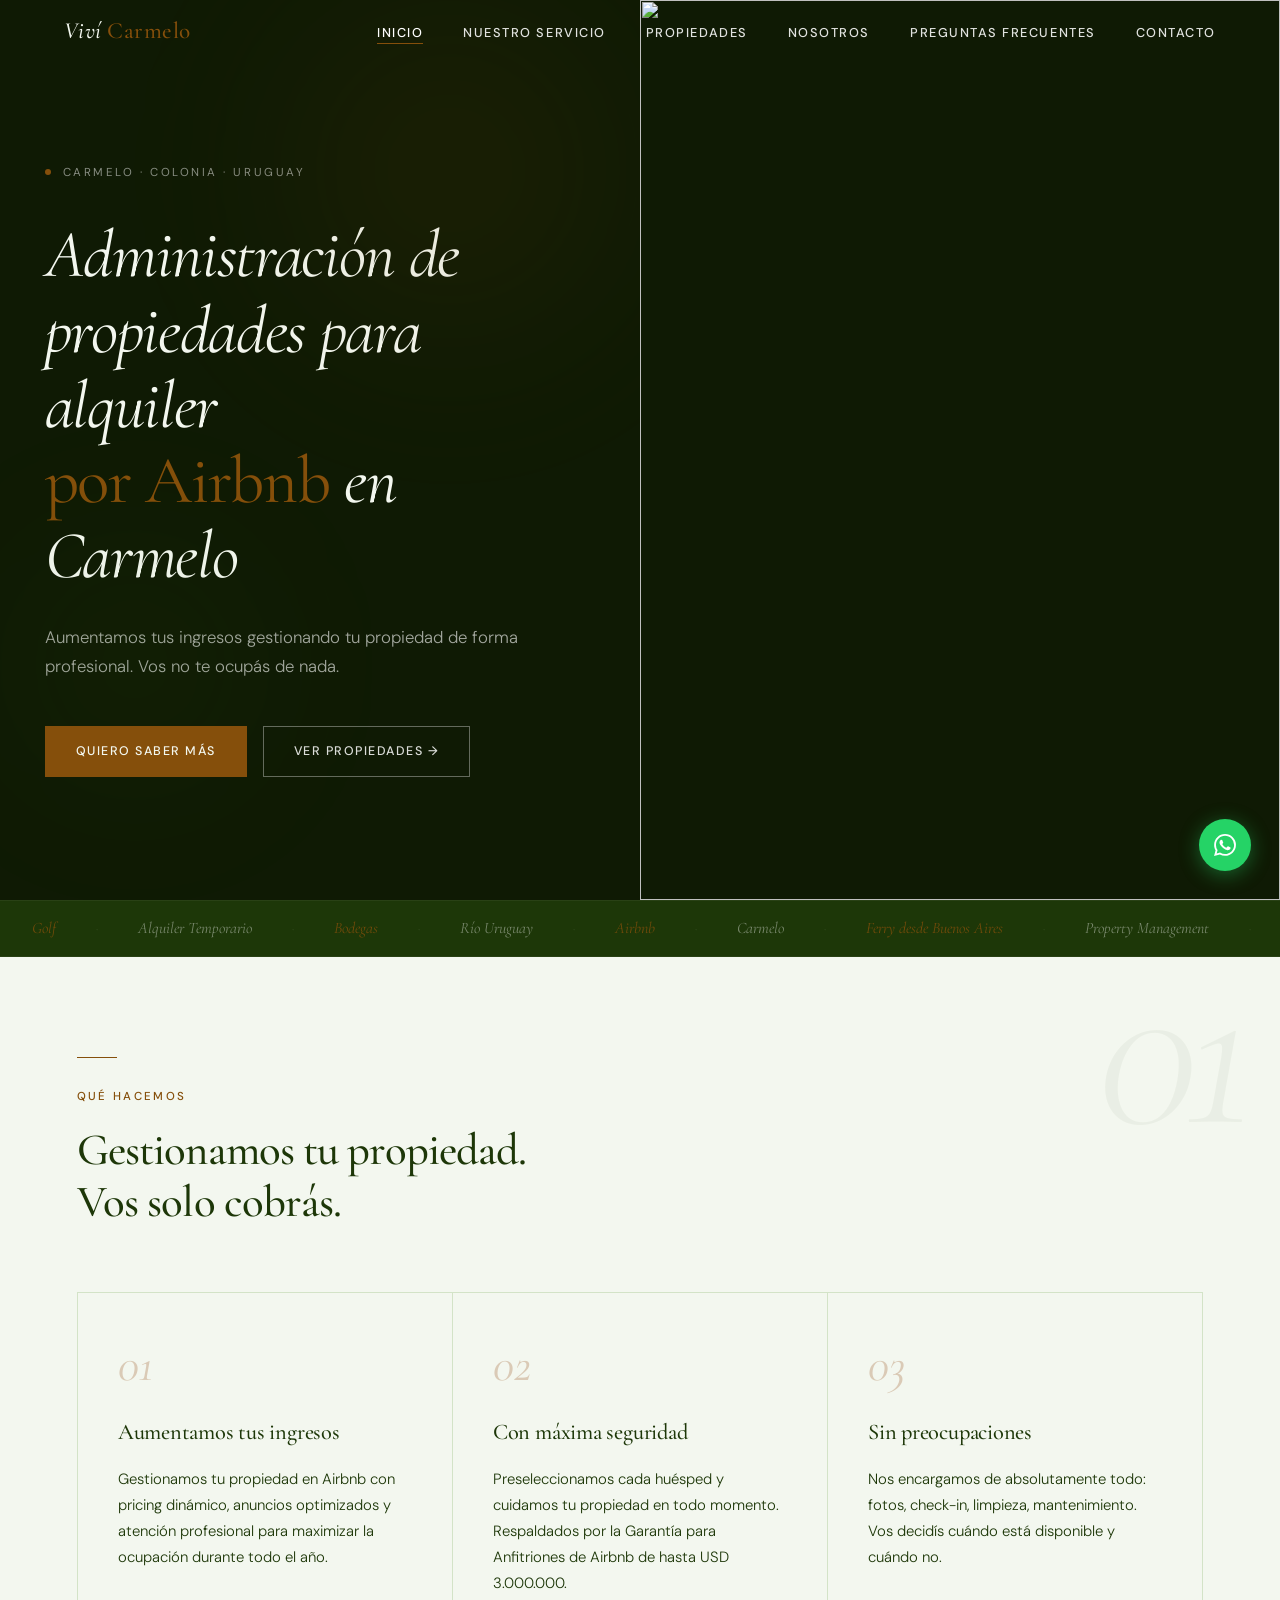
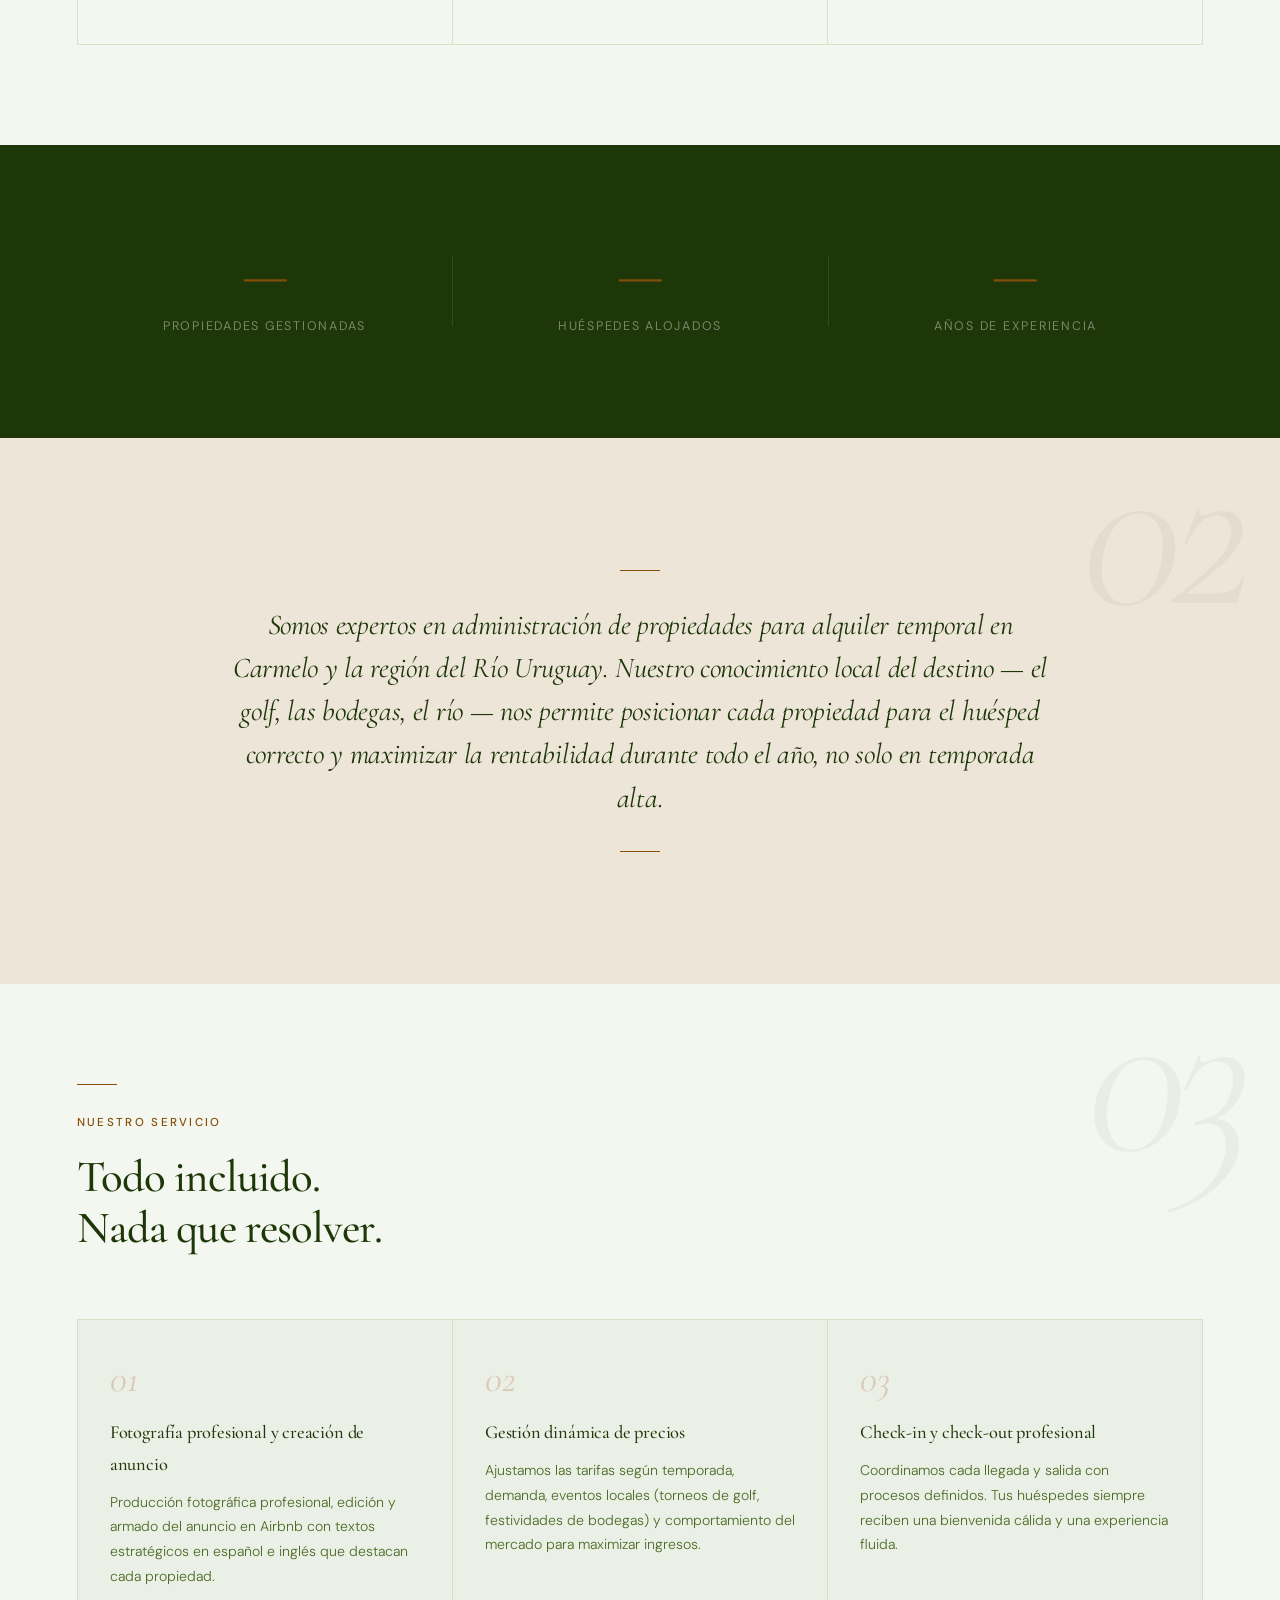
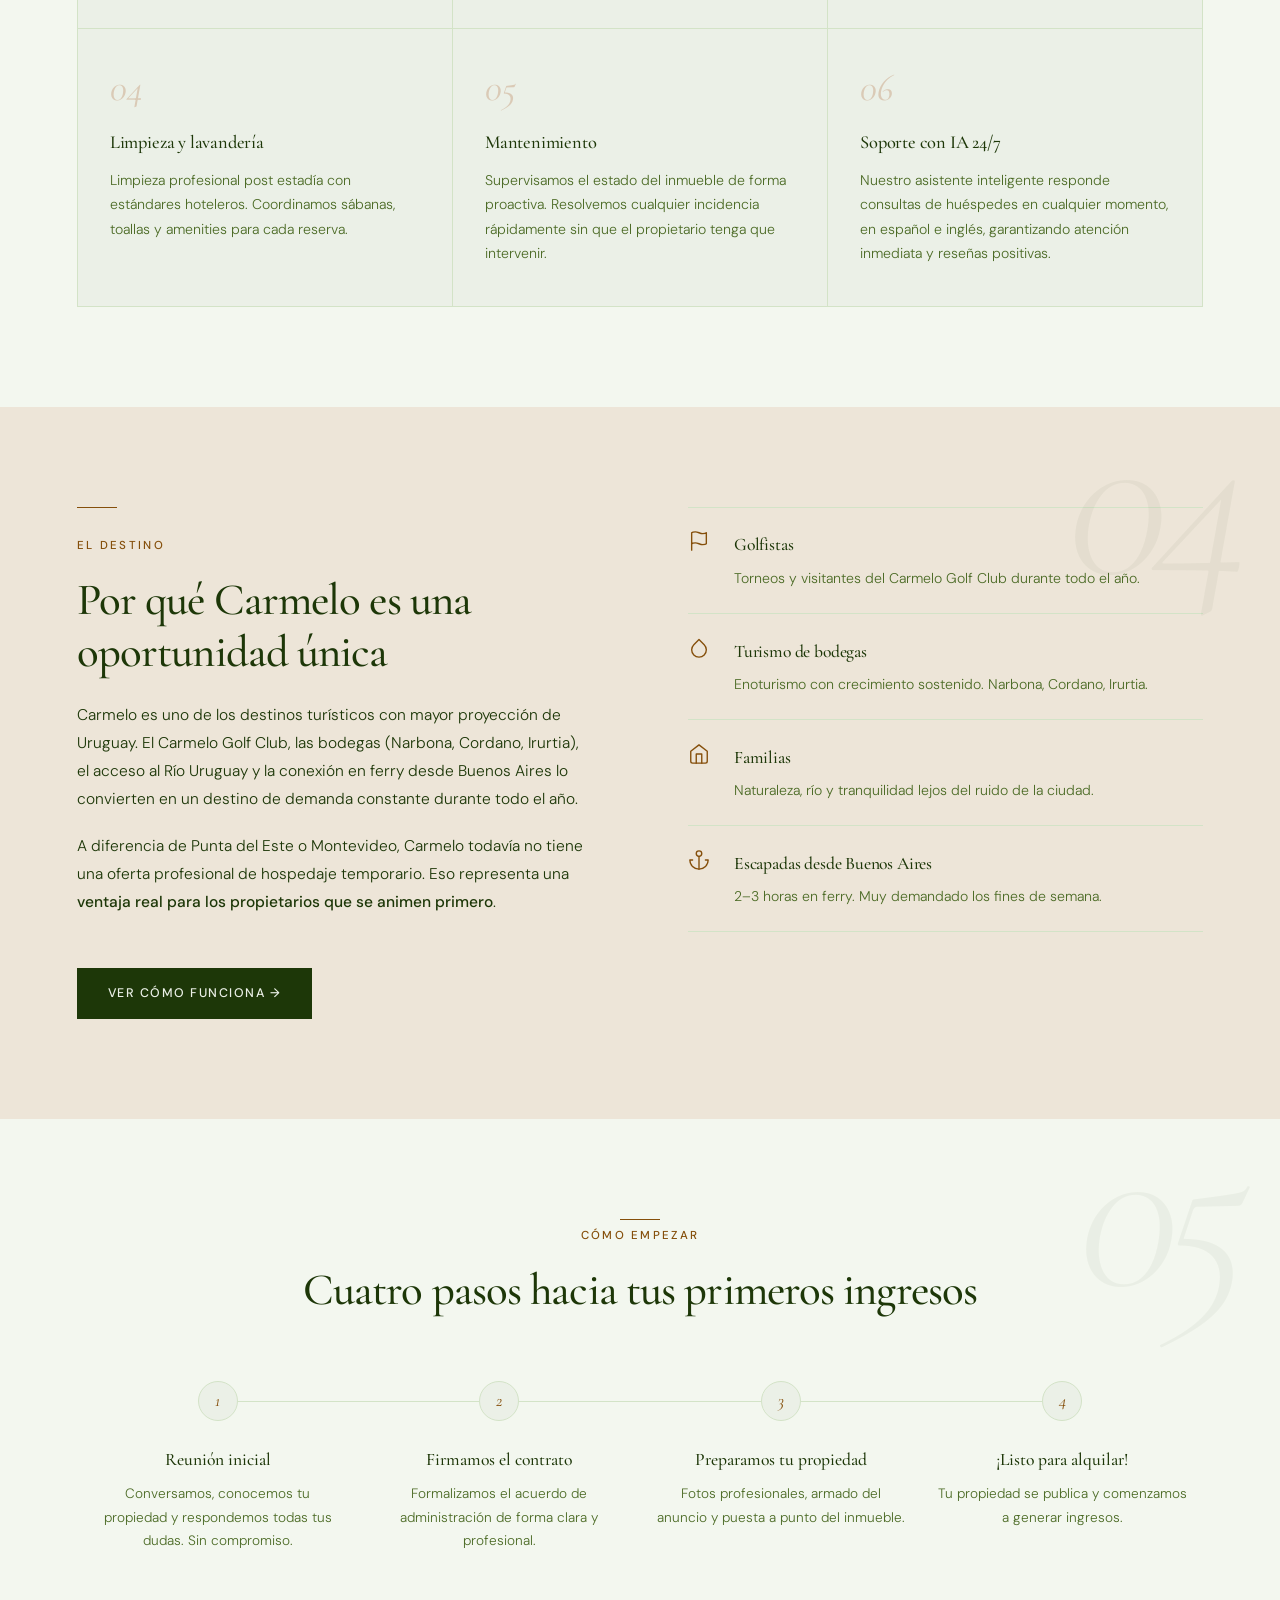
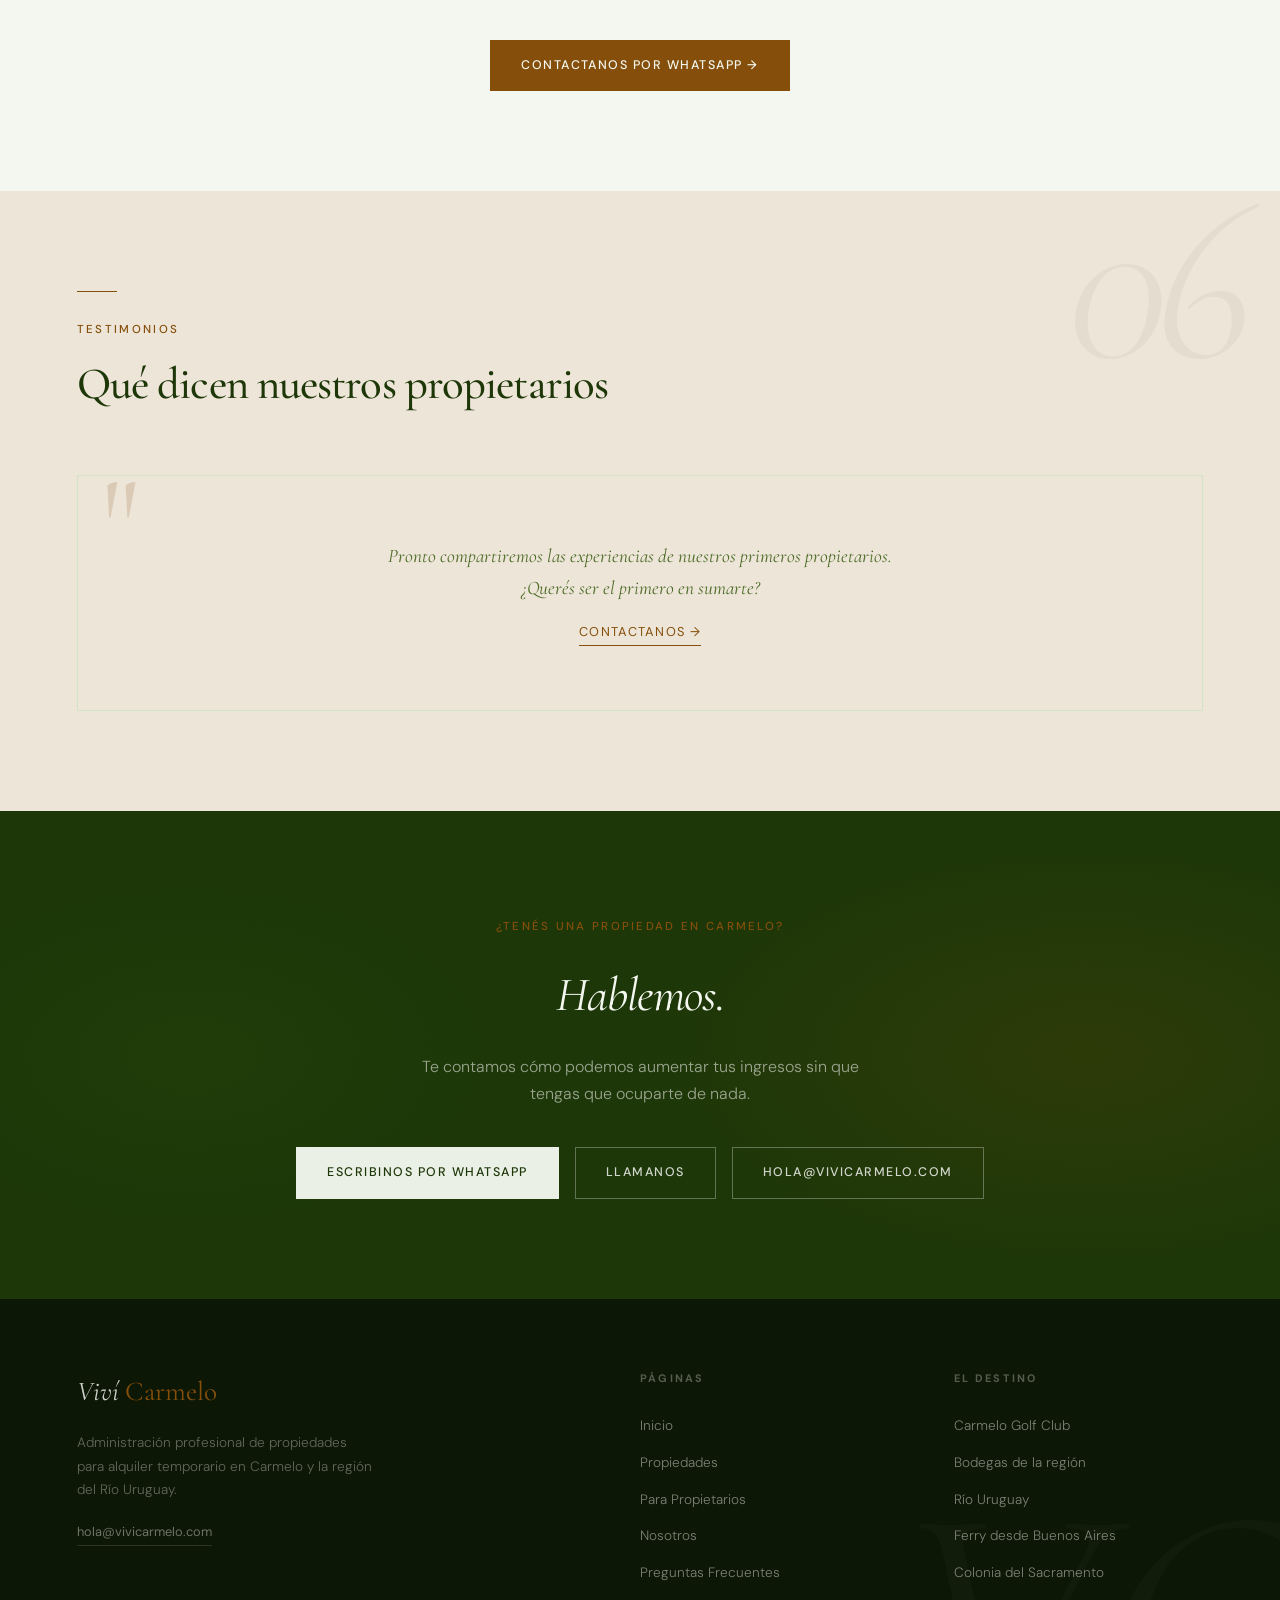
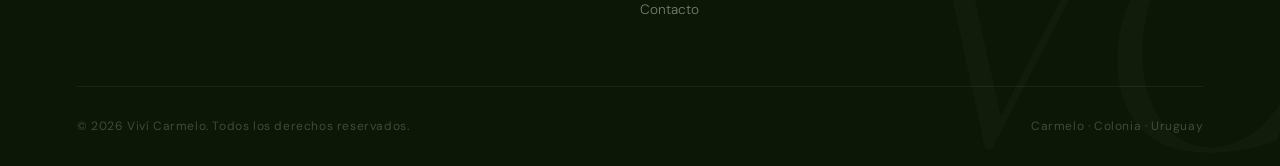
==== commit b0261208: "Cambiar hero a layout split: texto izquierda, slideshow derecha Co-Authored-By: Claude Sonnet 4.6 <n" ====
--- a/index.html
+++ b/index.html
@@ -28,19 +28,9 @@
 
 <!-- HERO -->
 <section class="hero">
-  <div class="hero-slideshow" aria-hidden="true">
-    <img class="hero-slide active" src="https://res.cloudinary.com/dhe2flcrt/image/upload/v1782684417/imgprincipal_ublb2f.webp" alt="">
-    <img class="hero-slide" src="https://res.cloudinary.com/dhe2flcrt/image/upload/v1782684418/D_799223-MLU112601869758_062026-F_sewuut.webp" alt="">
-    <img class="hero-slide" src="https://res.cloudinary.com/dhe2flcrt/image/upload/v1782684416/D_624081-MLU113781447221_062026-F_zghul9.webp" alt="">
-    <img class="hero-slide" src="https://res.cloudinary.com/dhe2flcrt/image/upload/v1782684417/D_645344-MLU112602106020_062026-F_f5ar5d.webp" alt="">
-    <img class="hero-slide" src="https://res.cloudinary.com/dhe2flcrt/image/upload/v1782684418/D_855606-MLU113781360669_062026-F_rplbp0.webp" alt="">
-    <img class="hero-slide" src="https://res.cloudinary.com/dhe2flcrt/image/upload/v1782684418/D_829951-MLU113781360665_062026-F_dbgapz.webp" alt="">
-    <div class="hero-overlay"></div>
-  </div>
-  <div class="hero-orb hero-orb--a" aria-hidden="true"></div>
-  <div class="hero-orb hero-orb--b" aria-hidden="true"></div>
-
   <div class="hero-content">
+    <div class="hero-orb hero-orb--a" aria-hidden="true"></div>
+    <div class="hero-orb hero-orb--b" aria-hidden="true"></div>
     <div class="hero-kicker">
       <span class="hero-dot"></span>
       <span>Carmelo · Colonia · Uruguay</span>
@@ -60,6 +50,14 @@
     </div>
   </div>
 
+  <div class="hero-slideshow">
+    <img class="hero-slide active" src="https://res.cloudinary.com/dhe2flcrt/image/upload/v1782684417/imgprincipal_ublb2f.webp" alt="">
+    <img class="hero-slide" src="https://res.cloudinary.com/dhe2flcrt/image/upload/v1782684418/D_799223-MLU112601869758_062026-F_sewuut.webp" alt="">
+    <img class="hero-slide" src="https://res.cloudinary.com/dhe2flcrt/image/upload/v1782684416/D_624081-MLU113781447221_062026-F_zghul9.webp" alt="">
+    <img class="hero-slide" src="https://res.cloudinary.com/dhe2flcrt/image/upload/v1782684417/D_645344-MLU112602106020_062026-F_f5ar5d.webp" alt="">
+    <img class="hero-slide" src="https://res.cloudinary.com/dhe2flcrt/image/upload/v1782684418/D_855606-MLU113781360669_062026-F_rplbp0.webp" alt="">
+    <img class="hero-slide" src="https://res.cloudinary.com/dhe2flcrt/image/upload/v1782684418/D_829951-MLU113781360665_062026-F_dbgapz.webp" alt="">
+  </div>
 </section>
 
 <!-- MARQUEE -->
--- a/styles.css
+++ b/styles.css
@@ -295,19 +295,24 @@
 /* ── HERO ──────────────────────────────────────────────────── */
 .hero {
   min-height: 100vh;
+  display: grid;
+  grid-template-columns: 1fr 1fr;
+  overflow: hidden;
+  background: #0F1A04;
+}
+
+.hero-content {
   position: relative;
   display: flex;
   flex-direction: column;
   justify-content: center;
-  padding: 120px 6% 80px;
+  padding: 120px 7% 80px;
   overflow: hidden;
-  background: #0F1A04;
 }
 
 .hero-slideshow {
-  position: absolute;
-  inset: 0;
-  z-index: 0;
+  position: relative;
+  overflow: hidden;
 }
 .hero-slide {
   position: absolute;
@@ -319,17 +324,6 @@
   transition: opacity 1.5s ease;
 }
 .hero-slide.active { opacity: 1; }
-.hero-overlay {
-  position: absolute;
-  inset: 0;
-  z-index: 1;
-  background: linear-gradient(
-    to top,
-    rgba(0,0,0,.70) 0%,
-    rgba(0,0,0,.40) 40%,
-    rgba(10,22,4,.30) 100%
-  );
-}
 
 .hero-orb {
   position: absolute;
@@ -359,7 +353,7 @@
   66%  { transform: translate(-15px,15px) scale(.97); }
 }
 
-.hero-content { position: relative; z-index: 2; max-width: 780px; }
+.hero-content { z-index: 2; max-width: none; }
 
 .hero-kicker {
   display: flex;
@@ -1756,7 +1750,8 @@
   .nav-toggle { display: flex; }
 
   .section { padding: 70px 5%; }
-  .hero { padding: 100px 5% 70px; }
+  .hero { grid-template-columns: 1fr; grid-template-rows: auto 55vw; }
+  .hero-content { padding: 110px 5% 50px; }
   .hero-title { font-size: 2.2rem; }
   .hero-btns { flex-direction: column; }
   .hero-btns .btn { text-align: center; }
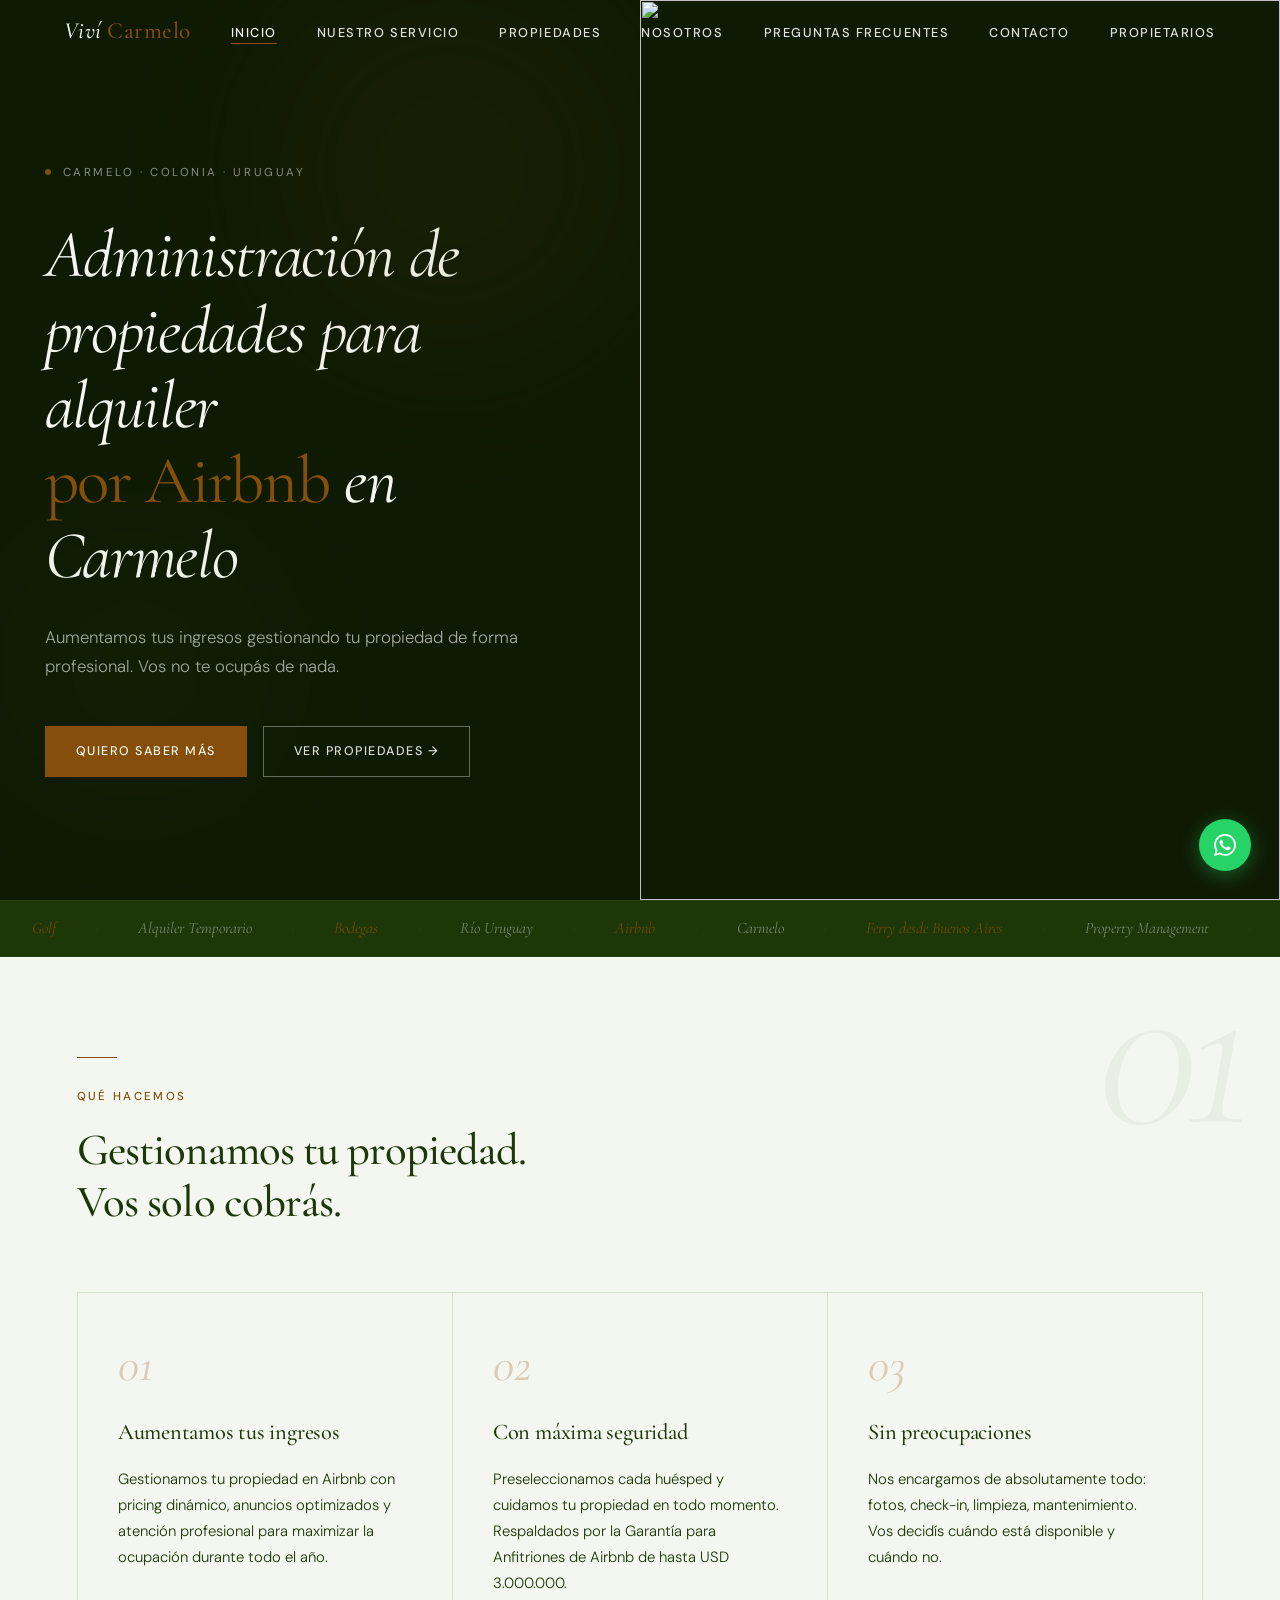
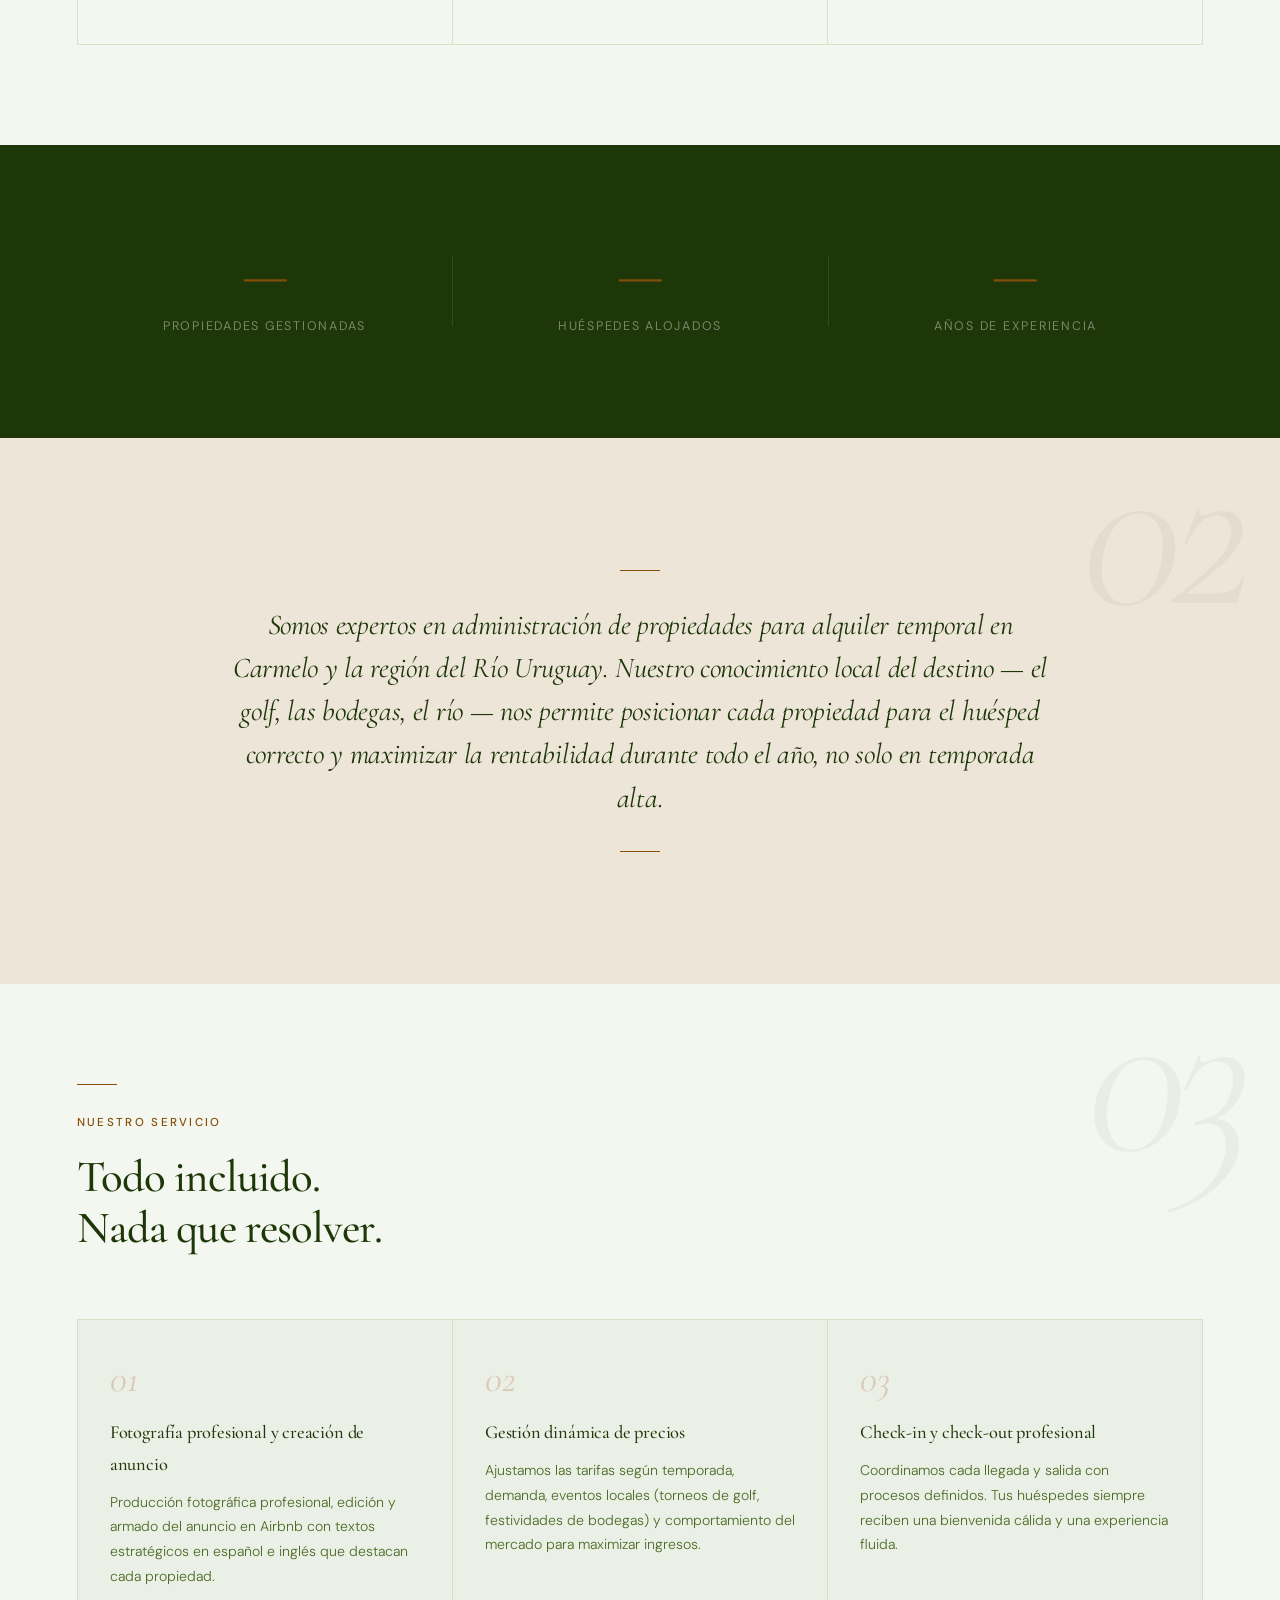
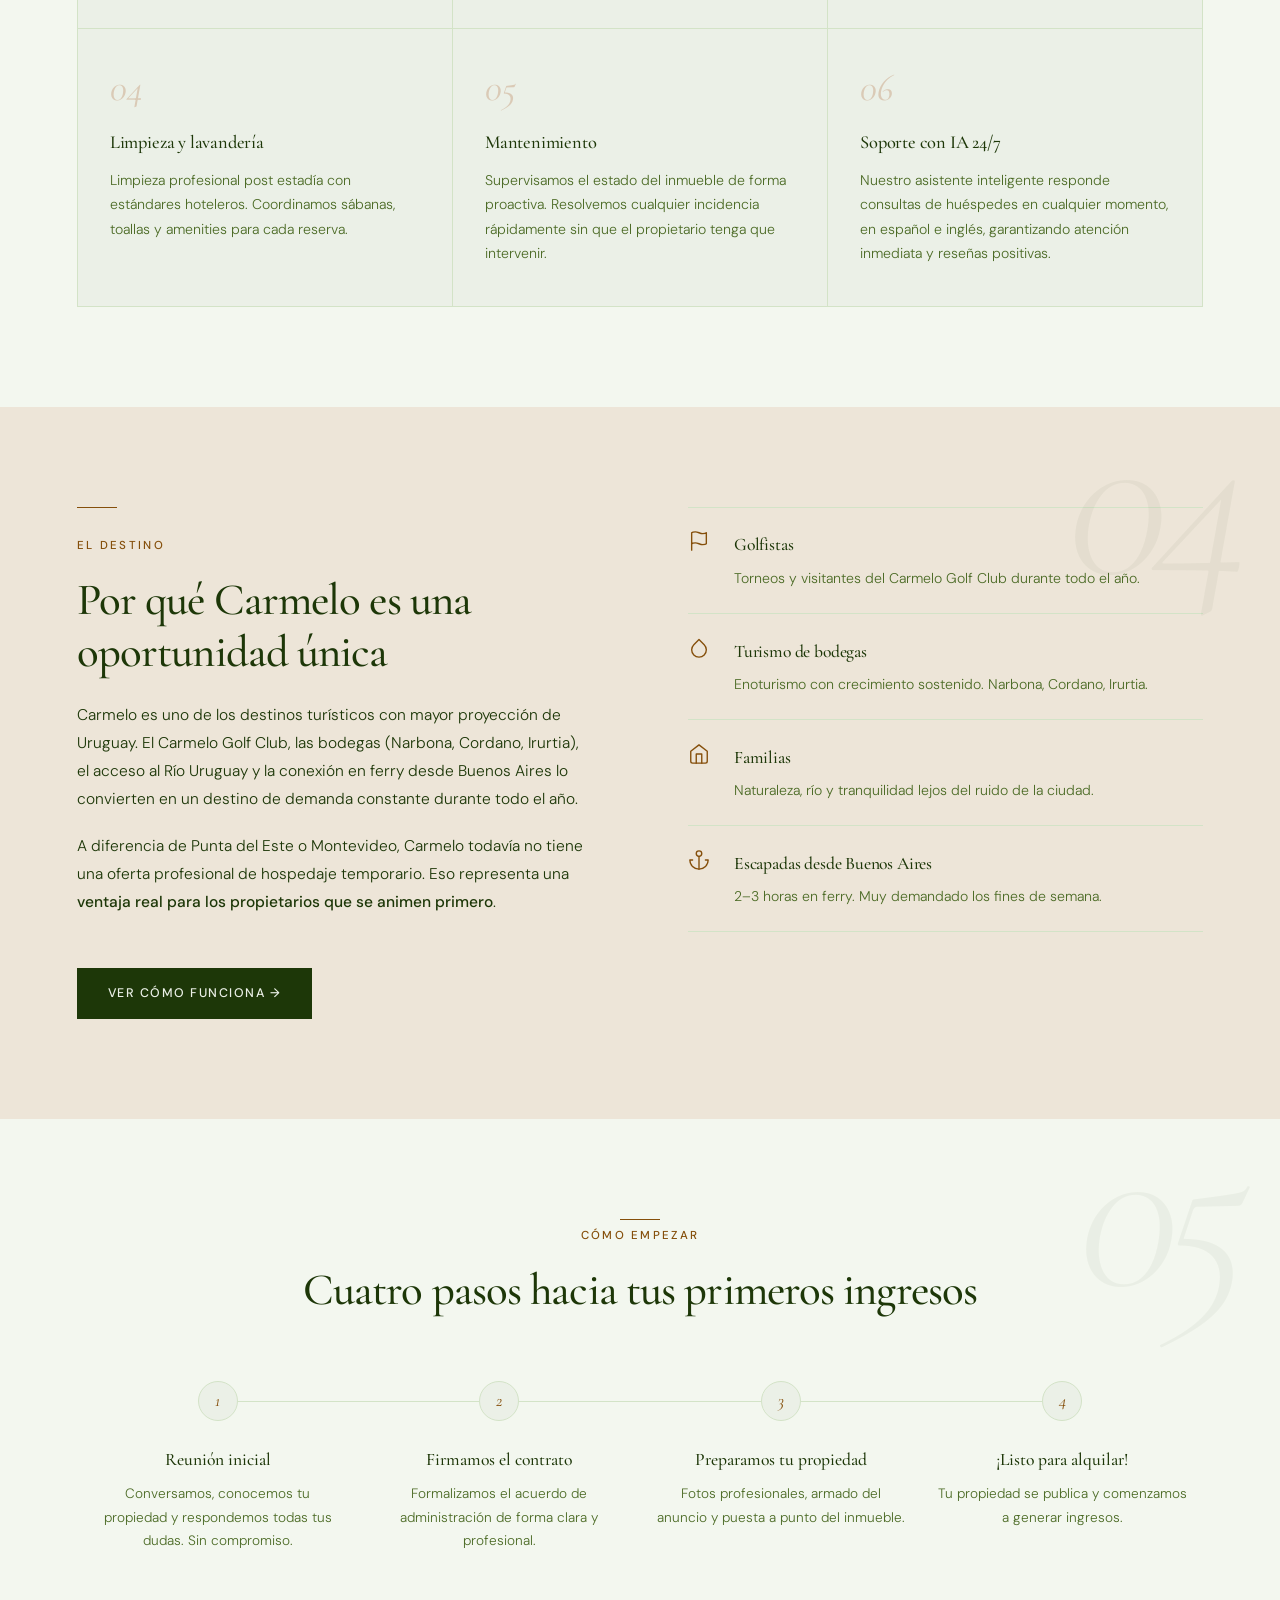
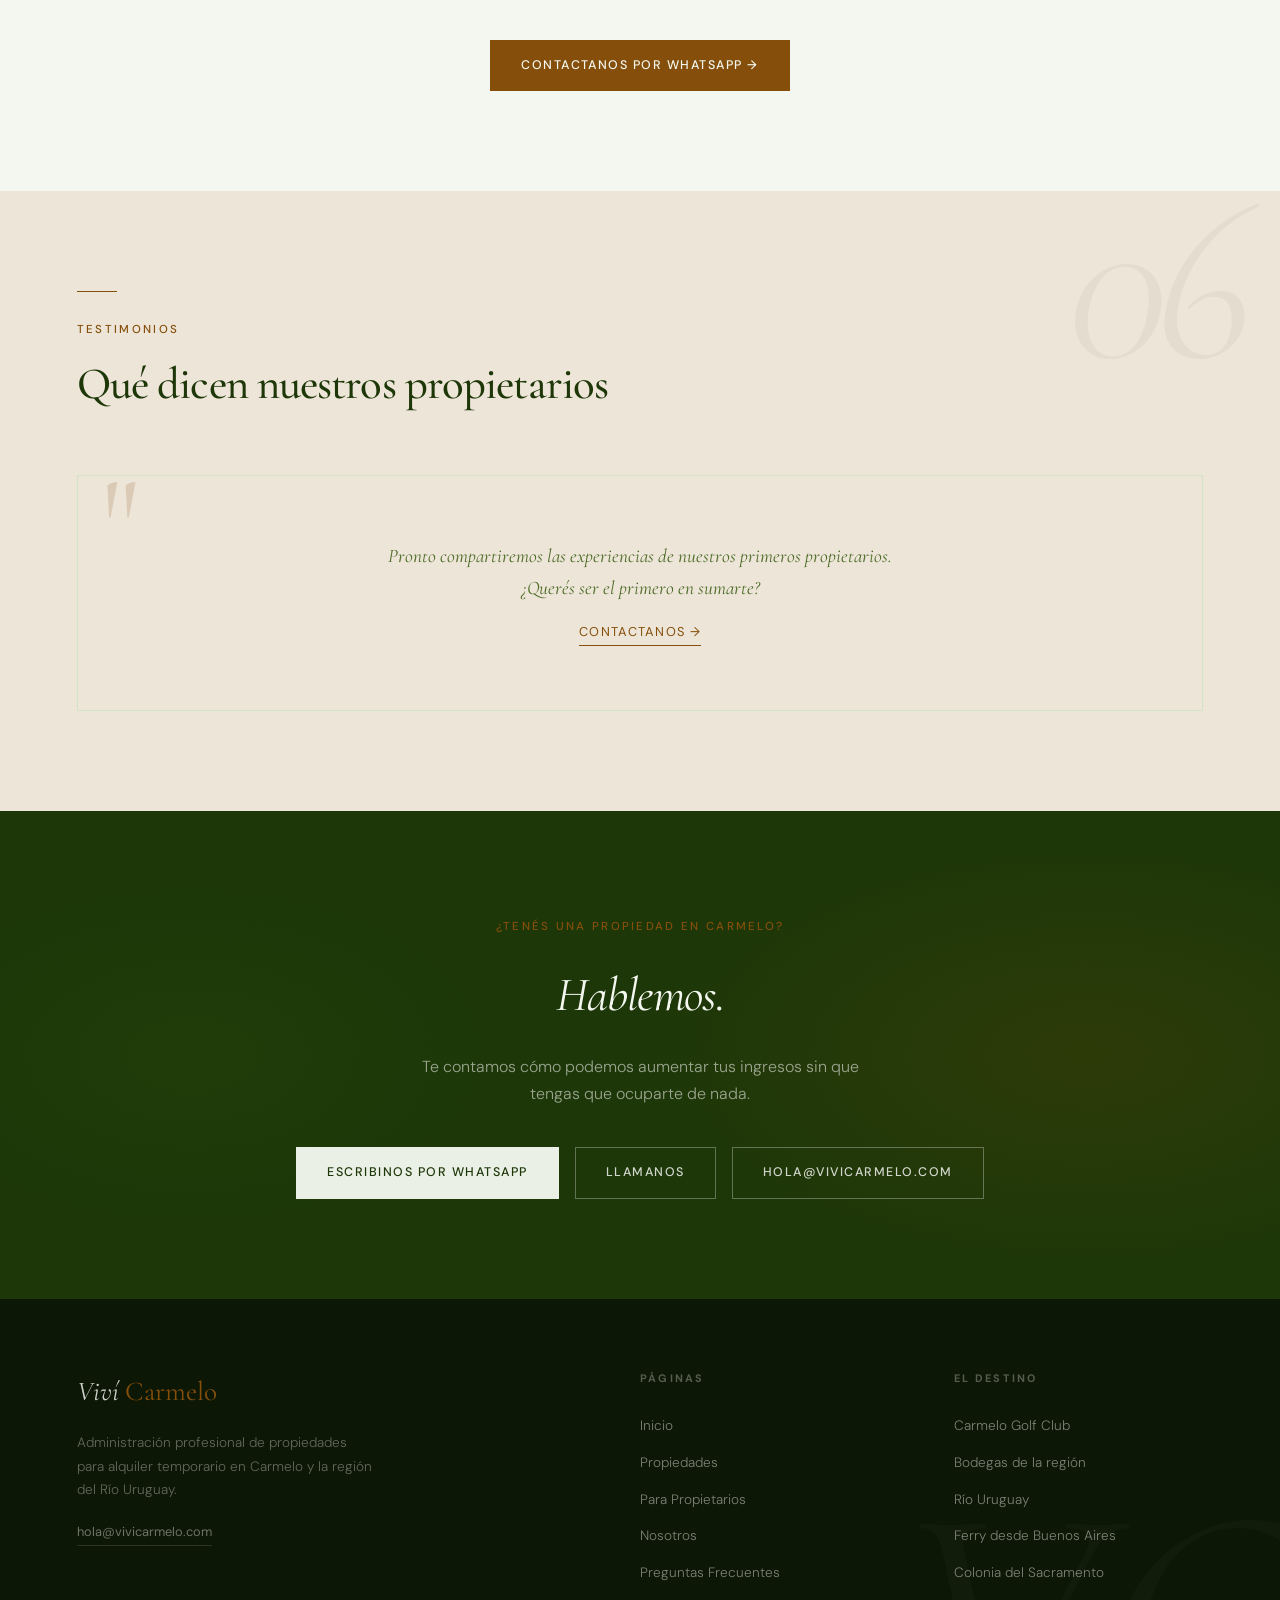
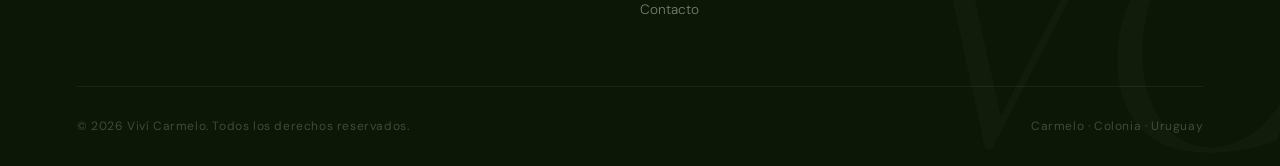
==== commit d5feff4d: "Restore all pages from Downloads: GA, favicon, Propietarios nav, real property data and Formspree fo" ====
--- a/index.html
+++ b/index.html
@@ -1,12 +1,21 @@
 <!DOCTYPE html>
 <html lang="es">
 <head>
+  <!-- Google tag (gtag.js) -->
+  <script async src="https://www.googletagmanager.com/gtag/js?id=G-QRPR9D5BZB"></script>
+  <script>
+    window.dataLayer = window.dataLayer || [];
+    function gtag(){dataLayer.push(arguments);}
+    gtag("js", new Date());
+    gtag("config", "G-QRPR9D5BZB");
+  </script>
   <meta charset="UTF-8">
   <meta name="viewport" content="width=device-width, initial-scale=1.0">
   <meta name="description" content="Viví Carmelo — Administración de propiedades para alquiler por Airbnb en Carmelo, Uruguay. Aumentamos tus ingresos sin que te ocupes de nada. Golf, bodegas, Río Uruguay.">
   <meta name="keywords" content="alquiler temporario Carmelo Uruguay, Airbnb Carmelo Uruguay, property manager Carmelo, administración propiedades Carmelo, alquiler corto plazo Colonia Uruguay">
   <title>Viví Carmelo — Administración de Propiedades Airbnb</title>
   <link rel="stylesheet" href="styles.css">
+  <link rel="icon" href="https://res.cloudinary.com/dhe2flcrt/image/upload/v1782695231/favicon_c6m3of.ico" type="image/png">
 </head>
 <body>
 
@@ -23,6 +32,7 @@
     <li><a href="nosotros.html">Nosotros</a></li>
     <li><a href="faq.html">Preguntas Frecuentes</a></li>
     <li><a href="contacto.html">Contacto</a></li>
+    <li><a href="propietarios.html">Propietarios</a></li>
   </ul>
 </nav>
 
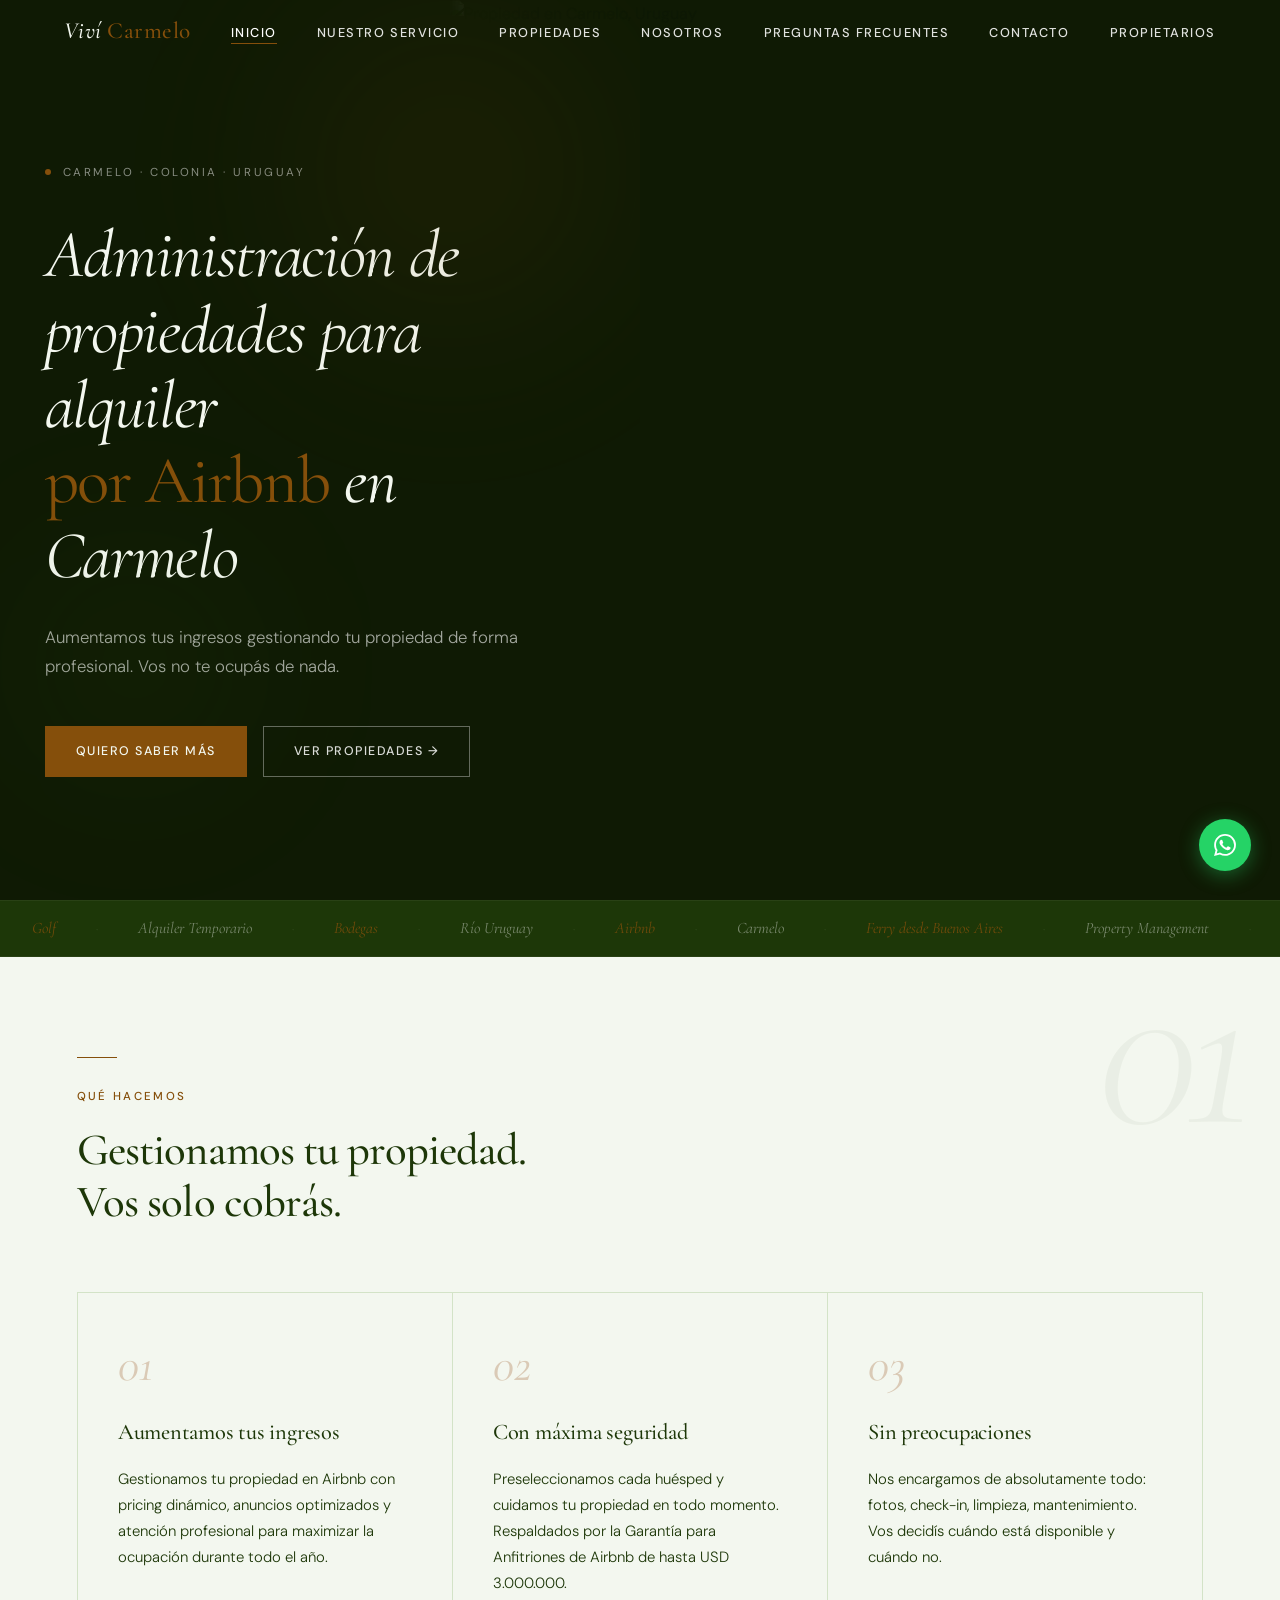
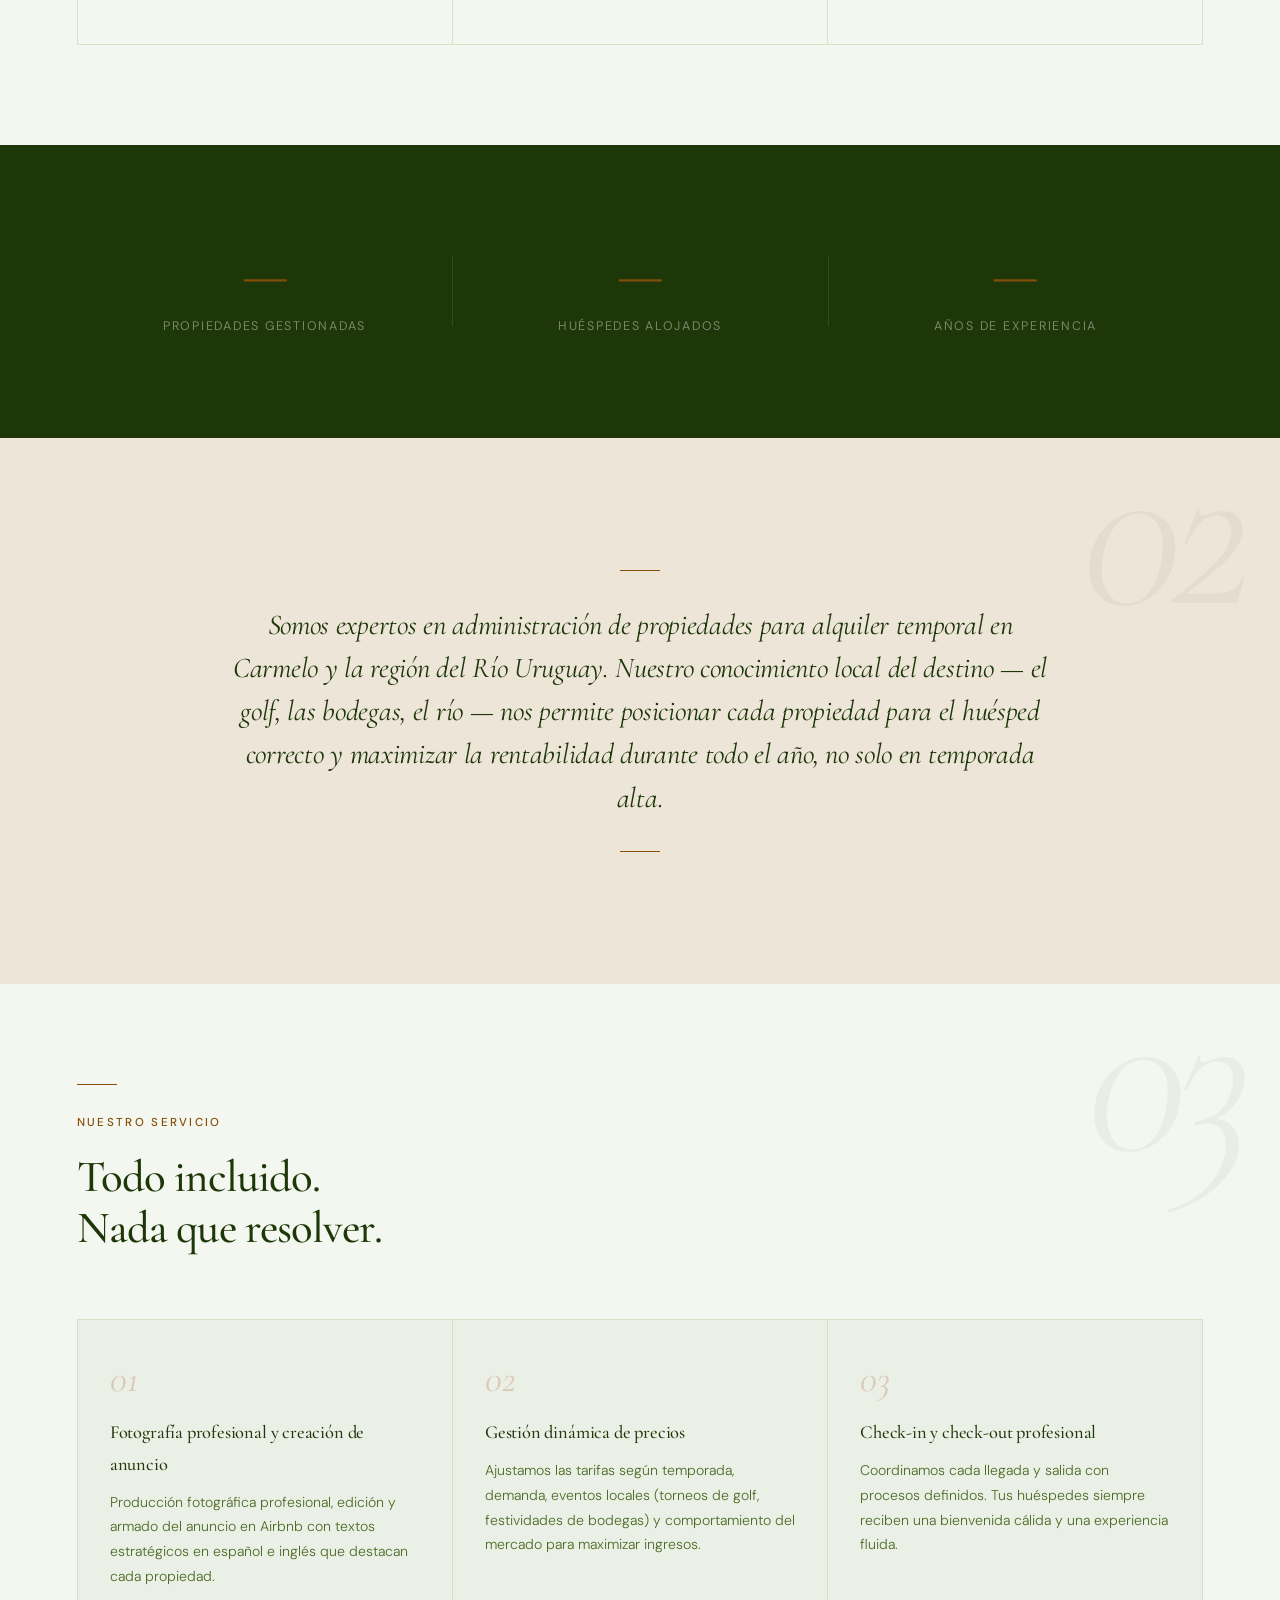
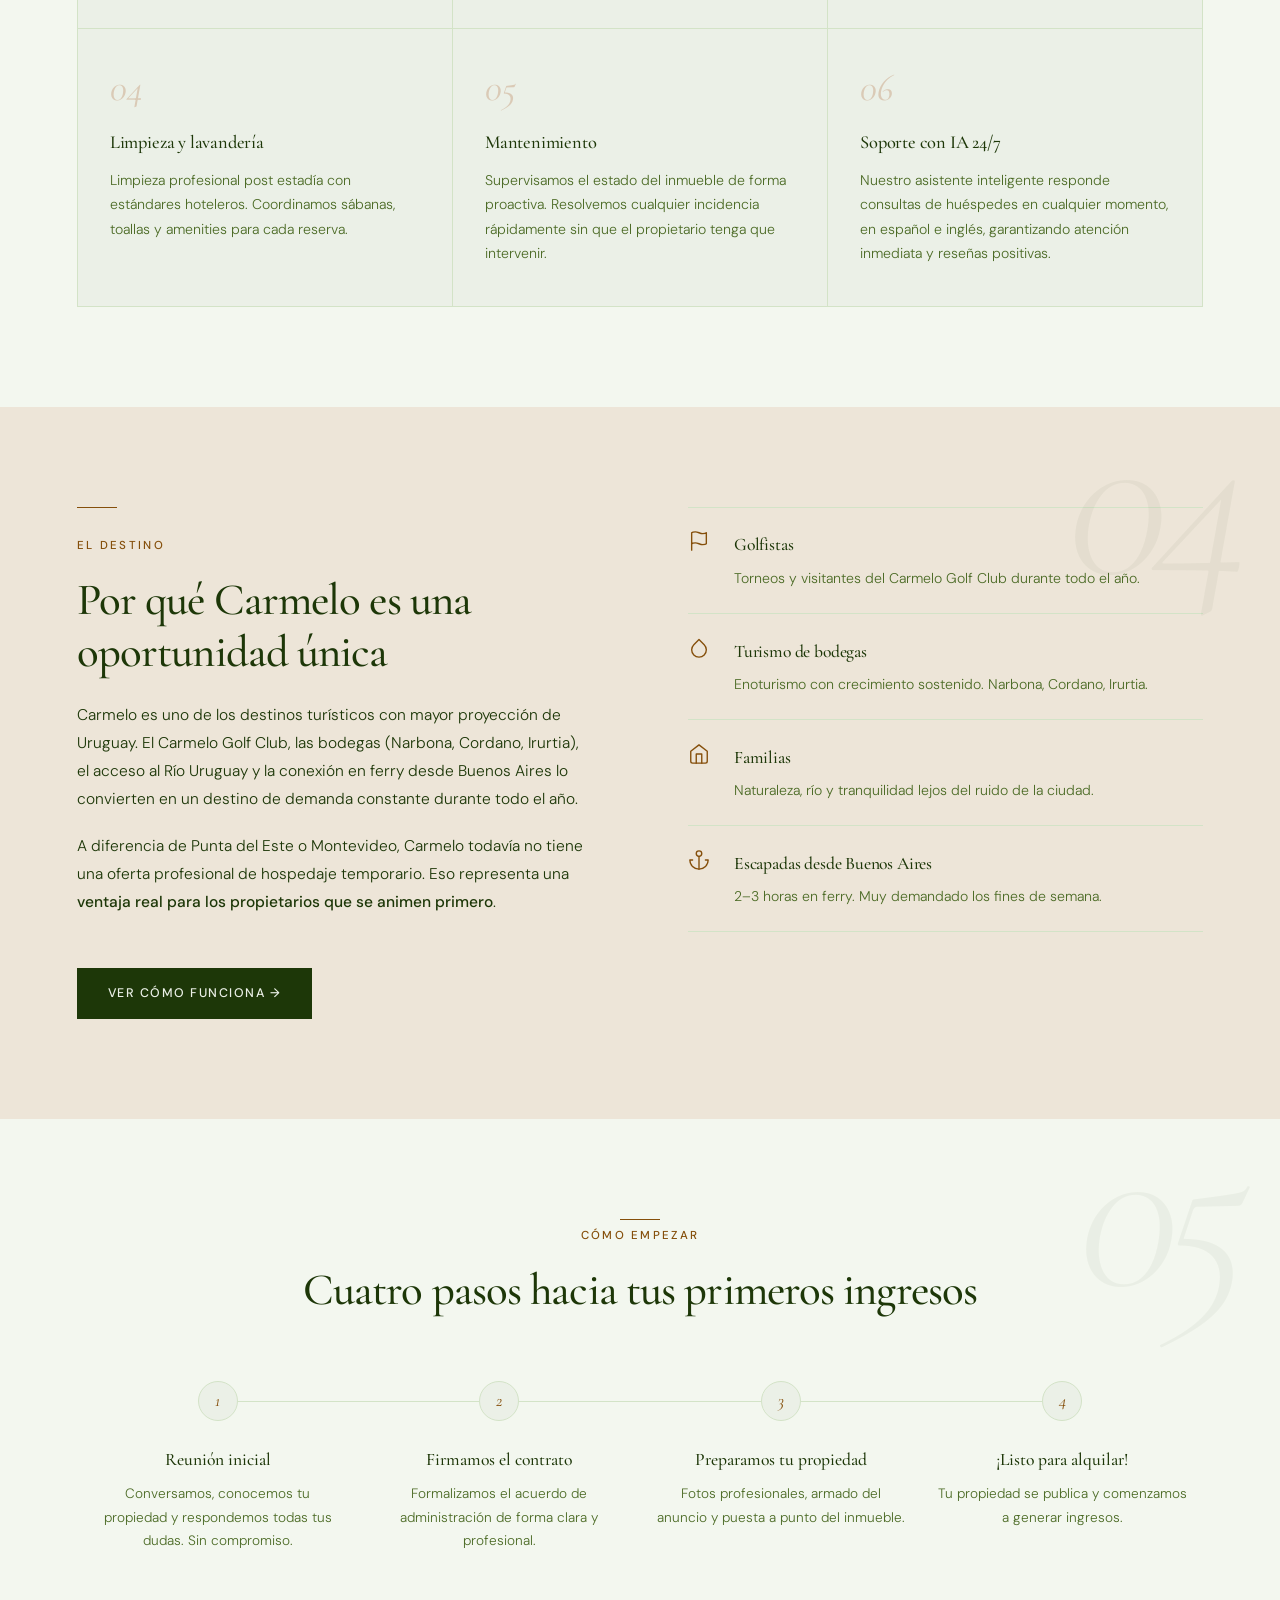
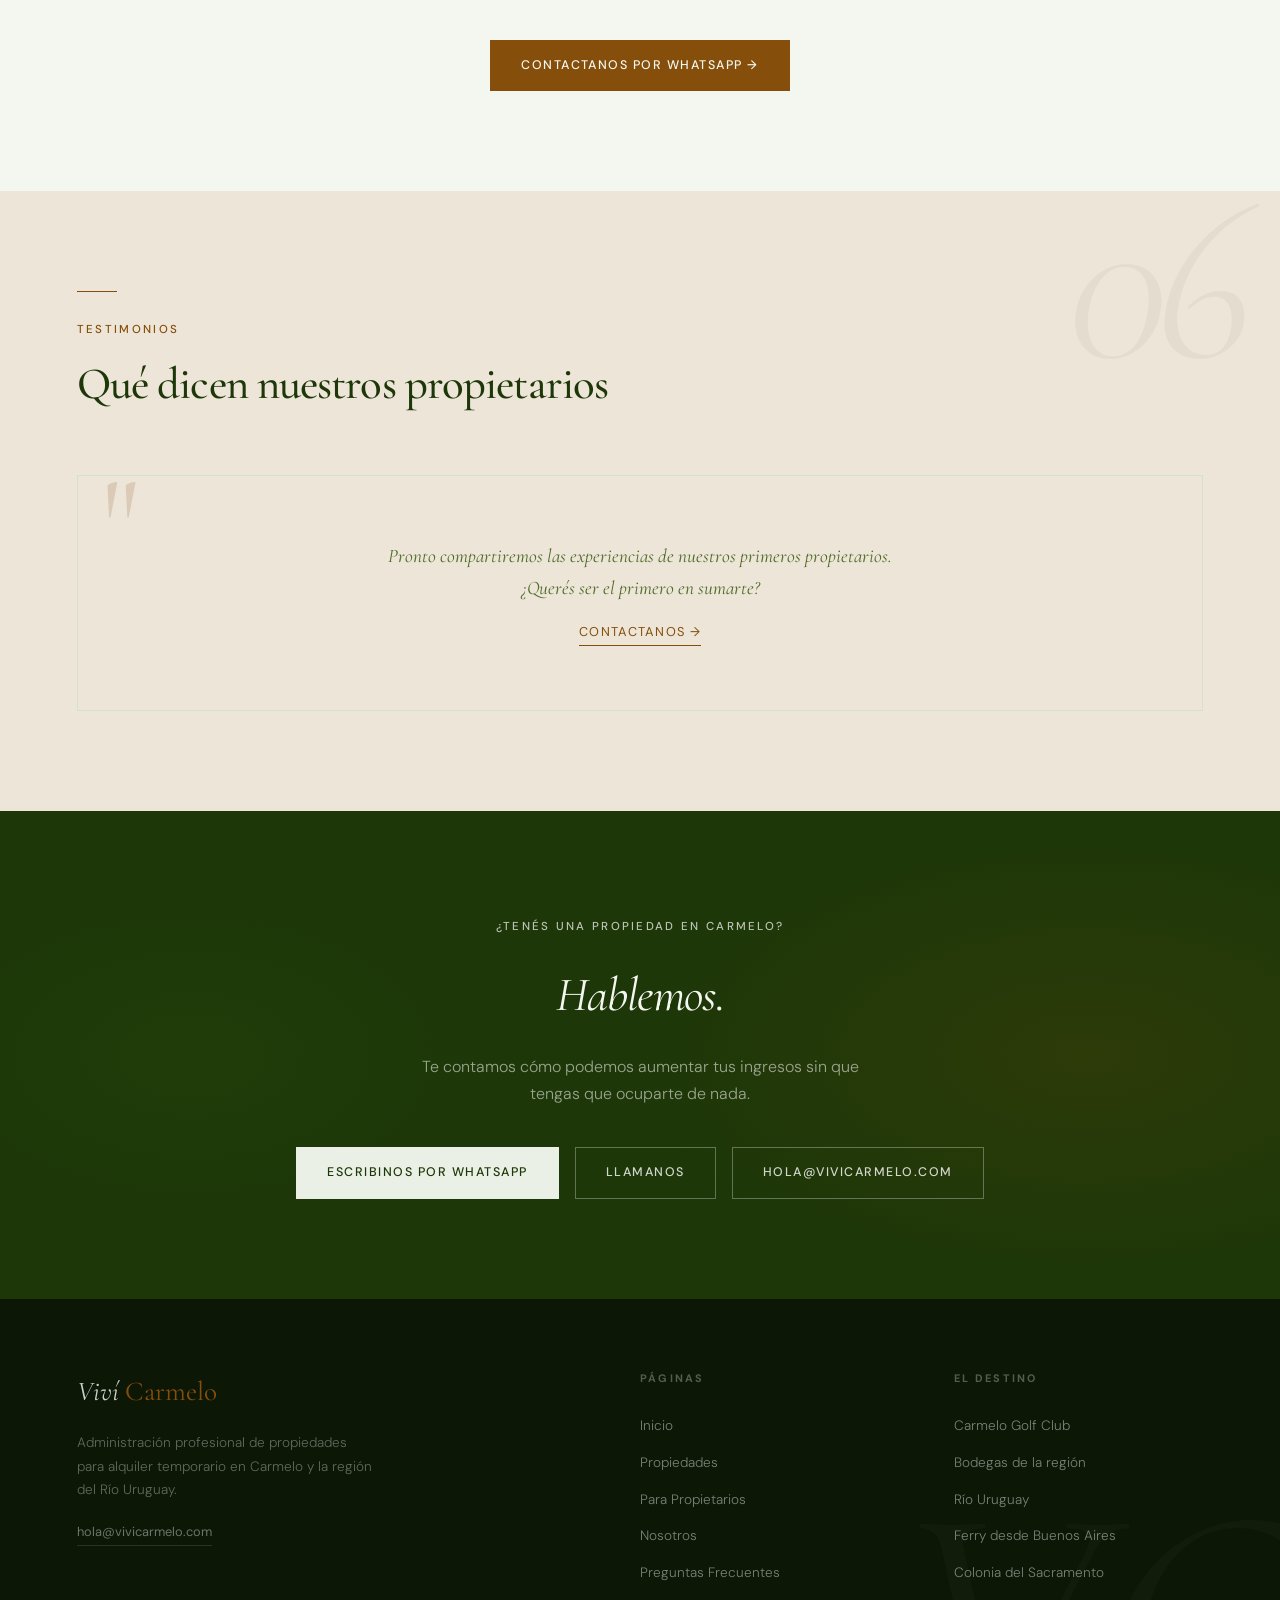
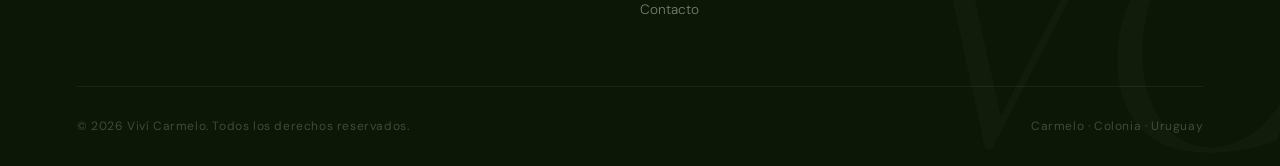
==== commit 49cbf573: "Perf & a11y: LCP preload, async fonts, srcset Cloudinary, main landmark, heading hierarchy Co-Author" ====
--- a/index.html
+++ b/index.html
@@ -14,6 +14,19 @@
   <meta name="description" content="Viví Carmelo — Administración de propiedades para alquiler por Airbnb en Carmelo, Uruguay. Aumentamos tus ingresos sin que te ocupes de nada. Golf, bodegas, Río Uruguay.">
   <meta name="keywords" content="alquiler temporario Carmelo Uruguay, Airbnb Carmelo Uruguay, property manager Carmelo, administración propiedades Carmelo, alquiler corto plazo Colonia Uruguay">
   <title>Viví Carmelo — Administración de Propiedades Airbnb</title>
+  <!-- Preconnect: establece TCP con Google Fonts antes de que llegue el CSS -->
+  <link rel="preconnect" href="https://fonts.googleapis.com">
+  <link rel="preconnect" href="https://fonts.gstatic.com" crossorigin>
+  <!-- Google Fonts: carga asíncrona (no bloquea render, display=swap en la URL) -->
+  <link rel="stylesheet" media="print" onload="this.media='all'" href="https://fonts.googleapis.com/css2?family=Cormorant+Garamond:ital,wght@0,300;0,400;0,500;0,600;1,300;1,400;1,500;1,600&family=DM+Sans:opsz,wght@9..40,300;9..40,400;9..40,500;9..40,600&display=swap">
+  <noscript><link rel="stylesheet" href="https://fonts.googleapis.com/css2?family=Cormorant+Garamond:ital,wght@0,300;0,400;0,500;0,600;1,300;1,400;1,500;1,600&family=DM+Sans:opsz,wght@9..40,300;9..40,400;9..40,500;9..40,600&display=swap"></noscript>
+  <!-- Preload imagen LCP: le dice al browser que la priorice desde el inicio -->
+  <link rel="preload" as="image" fetchpriority="high"
+    href="https://res.cloudinary.com/dhe2flcrt/image/upload/f_auto,q_auto,w_1200/v1782684417/imgprincipal_ublb2f.webp"
+    imagesrcset="https://res.cloudinary.com/dhe2flcrt/image/upload/f_auto,q_auto,w_480/v1782684417/imgprincipal_ublb2f.webp 480w,
+                 https://res.cloudinary.com/dhe2flcrt/image/upload/f_auto,q_auto,w_800/v1782684417/imgprincipal_ublb2f.webp 800w,
+                 https://res.cloudinary.com/dhe2flcrt/image/upload/f_auto,q_auto,w_1200/v1782684417/imgprincipal_ublb2f.webp 1200w"
+    imagesizes="(max-width: 768px) 100vw, 50vw">
   <link rel="stylesheet" href="styles.css">
   <link rel="icon" href="https://res.cloudinary.com/dhe2flcrt/image/upload/v1782695231/favicon_c6m3of.ico" type="image/png">
 </head>
@@ -36,6 +49,7 @@
   </ul>
 </nav>
 
+<main>
 <!-- HERO -->
 <section class="hero">
   <div class="hero-content">
@@ -61,12 +75,45 @@
   </div>
 
   <div class="hero-slideshow">
-    <img class="hero-slide active" src="https://res.cloudinary.com/dhe2flcrt/image/upload/v1782684417/imgprincipal_ublb2f.webp" alt="">
-    <img class="hero-slide" src="https://res.cloudinary.com/dhe2flcrt/image/upload/v1782684418/D_799223-MLU112601869758_062026-F_sewuut.webp" alt="">
-    <img class="hero-slide" src="https://res.cloudinary.com/dhe2flcrt/image/upload/v1782684416/D_624081-MLU113781447221_062026-F_zghul9.webp" alt="">
-    <img class="hero-slide" src="https://res.cloudinary.com/dhe2flcrt/image/upload/v1782684417/D_645344-MLU112602106020_062026-F_f5ar5d.webp" alt="">
-    <img class="hero-slide" src="https://res.cloudinary.com/dhe2flcrt/image/upload/v1782684418/D_855606-MLU113781360669_062026-F_rplbp0.webp" alt="">
-    <img class="hero-slide" src="https://res.cloudinary.com/dhe2flcrt/image/upload/v1782684418/D_829951-MLU113781360665_062026-F_dbgapz.webp" alt="">
+    <img class="hero-slide active"
+      style="transition:none"
+      fetchpriority="high"
+      src="https://res.cloudinary.com/dhe2flcrt/image/upload/f_auto,q_auto,w_1200/v1782684417/imgprincipal_ublb2f.webp"
+      srcset="https://res.cloudinary.com/dhe2flcrt/image/upload/f_auto,q_auto,w_480/v1782684417/imgprincipal_ublb2f.webp 480w,
+              https://res.cloudinary.com/dhe2flcrt/image/upload/f_auto,q_auto,w_800/v1782684417/imgprincipal_ublb2f.webp 800w,
+              https://res.cloudinary.com/dhe2flcrt/image/upload/f_auto,q_auto,w_1200/v1782684417/imgprincipal_ublb2f.webp 1200w"
+      sizes="(max-width: 768px) 100vw, 50vw"
+      alt="Propiedad en Carmelo, Uruguay">
+    <img class="hero-slide" loading="lazy"
+      src="https://res.cloudinary.com/dhe2flcrt/image/upload/f_auto,q_auto,w_1200/v1782684418/D_799223-MLU112601869758_062026-F_sewuut.webp"
+      srcset="https://res.cloudinary.com/dhe2flcrt/image/upload/f_auto,q_auto,w_480/v1782684418/D_799223-MLU112601869758_062026-F_sewuut.webp 480w,
+              https://res.cloudinary.com/dhe2flcrt/image/upload/f_auto,q_auto,w_800/v1782684418/D_799223-MLU112601869758_062026-F_sewuut.webp 800w,
+              https://res.cloudinary.com/dhe2flcrt/image/upload/f_auto,q_auto,w_1200/v1782684418/D_799223-MLU112601869758_062026-F_sewuut.webp 1200w"
+      sizes="(max-width: 768px) 100vw, 50vw" alt="">
+    <img class="hero-slide" loading="lazy"
+      src="https://res.cloudinary.com/dhe2flcrt/image/upload/f_auto,q_auto,w_1200/v1782684416/D_624081-MLU113781447221_062026-F_zghul9.webp"
+      srcset="https://res.cloudinary.com/dhe2flcrt/image/upload/f_auto,q_auto,w_480/v1782684416/D_624081-MLU113781447221_062026-F_zghul9.webp 480w,
+              https://res.cloudinary.com/dhe2flcrt/image/upload/f_auto,q_auto,w_800/v1782684416/D_624081-MLU113781447221_062026-F_zghul9.webp 800w,
+              https://res.cloudinary.com/dhe2flcrt/image/upload/f_auto,q_auto,w_1200/v1782684416/D_624081-MLU113781447221_062026-F_zghul9.webp 1200w"
+      sizes="(max-width: 768px) 100vw, 50vw" alt="">
+    <img class="hero-slide" loading="lazy"
+      src="https://res.cloudinary.com/dhe2flcrt/image/upload/f_auto,q_auto,w_1200/v1782684417/D_645344-MLU112602106020_062026-F_f5ar5d.webp"
+      srcset="https://res.cloudinary.com/dhe2flcrt/image/upload/f_auto,q_auto,w_480/v1782684417/D_645344-MLU112602106020_062026-F_f5ar5d.webp 480w,
+              https://res.cloudinary.com/dhe2flcrt/image/upload/f_auto,q_auto,w_800/v1782684417/D_645344-MLU112602106020_062026-F_f5ar5d.webp 800w,
+              https://res.cloudinary.com/dhe2flcrt/image/upload/f_auto,q_auto,w_1200/v1782684417/D_645344-MLU112602106020_062026-F_f5ar5d.webp 1200w"
+      sizes="(max-width: 768px) 100vw, 50vw" alt="">
+    <img class="hero-slide" loading="lazy"
+      src="https://res.cloudinary.com/dhe2flcrt/image/upload/f_auto,q_auto,w_1200/v1782684418/D_855606-MLU113781360669_062026-F_rplbp0.webp"
+      srcset="https://res.cloudinary.com/dhe2flcrt/image/upload/f_auto,q_auto,w_480/v1782684418/D_855606-MLU113781360669_062026-F_rplbp0.webp 480w,
+              https://res.cloudinary.com/dhe2flcrt/image/upload/f_auto,q_auto,w_800/v1782684418/D_855606-MLU113781360669_062026-F_rplbp0.webp 800w,
+              https://res.cloudinary.com/dhe2flcrt/image/upload/f_auto,q_auto,w_1200/v1782684418/D_855606-MLU113781360669_062026-F_rplbp0.webp 1200w"
+      sizes="(max-width: 768px) 100vw, 50vw" alt="">
+    <img class="hero-slide" loading="lazy"
+      src="https://res.cloudinary.com/dhe2flcrt/image/upload/f_auto,q_auto,w_1200/v1782684418/D_829951-MLU113781360665_062026-F_dbgapz.webp"
+      srcset="https://res.cloudinary.com/dhe2flcrt/image/upload/f_auto,q_auto,w_480/v1782684418/D_829951-MLU113781360665_062026-F_dbgapz.webp 480w,
+              https://res.cloudinary.com/dhe2flcrt/image/upload/f_auto,q_auto,w_800/v1782684418/D_829951-MLU113781360665_062026-F_dbgapz.webp 800w,
+              https://res.cloudinary.com/dhe2flcrt/image/upload/f_auto,q_auto,w_1200/v1782684418/D_829951-MLU113781360665_062026-F_dbgapz.webp 1200w"
+      sizes="(max-width: 768px) 100vw, 50vw" alt="">
   </div>
 </section>
 
@@ -314,6 +361,7 @@
   </div>
 </section>
 
+</main>
 <!-- FOOTER -->
 <footer>
   <div class="footer-top">
@@ -375,6 +423,7 @@
 const slides = document.querySelectorAll('.hero-slide');
 let current = 0;
 setInterval(() => {
+  slides[current].style.transition = ''; /* reactiva CSS transition antes del fade-out */
   slides[current].classList.remove('active');
   current = (current + 1) % slides.length;
   slides[current].classList.add('active');
--- a/styles.css
+++ b/styles.css
@@ -5,7 +5,6 @@
    Paleta: Crema cálida · Tinta foresta · Ámbar ocre
    ============================================================ */
 
-@import url('https://fonts.googleapis.com/css2?family=Cormorant+Garamond:ital,wght@0,300;0,400;0,500;0,600;1,300;1,400;1,500;1,600&family=DM+Sans:opsz,wght@9..40,300;9..40,400;9..40,500;9..40,600&display=swap');
 
 /* ── Variables ─────────────────────────────────────────────── */
 :root {
@@ -313,6 +312,10 @@
 .hero-slideshow {
   position: relative;
   overflow: hidden;
+  margin-left: -30%;
+  z-index: 3;
+  -webkit-mask-image: linear-gradient(to right, transparent 0%, black 45%);
+  mask-image: linear-gradient(to right, transparent 0%, black 45%);
 }
 .hero-slide {
   position: absolute;
@@ -1065,7 +1068,9 @@
   background: var(--forest);
   color: var(--cream);
 }
-.pricing-feature .label-eyebrow { color: var(--ochre); }
+.pricing-feature .label-eyebrow { color: rgba(255,255,255,.7); }
+.cta-section .label-eyebrow      { color: rgba(255,255,255,.7); }
+.section--forest .label-eyebrow  { color: rgba(255,255,255,.7); }
 .pricing-range {
   font-family: var(--f-display);
   font-style: italic;
@@ -1752,6 +1757,7 @@
   .section { padding: 70px 5%; }
   .hero { grid-template-columns: 1fr; grid-template-rows: auto 55vw; }
   .hero-content { padding: 110px 5% 50px; }
+  .hero-slideshow { margin-left: 0; -webkit-mask-image: none; mask-image: none; }
   .hero-title { font-size: 2.2rem; }
   .hero-btns { flex-direction: column; }
   .hero-btns .btn { text-align: center; }
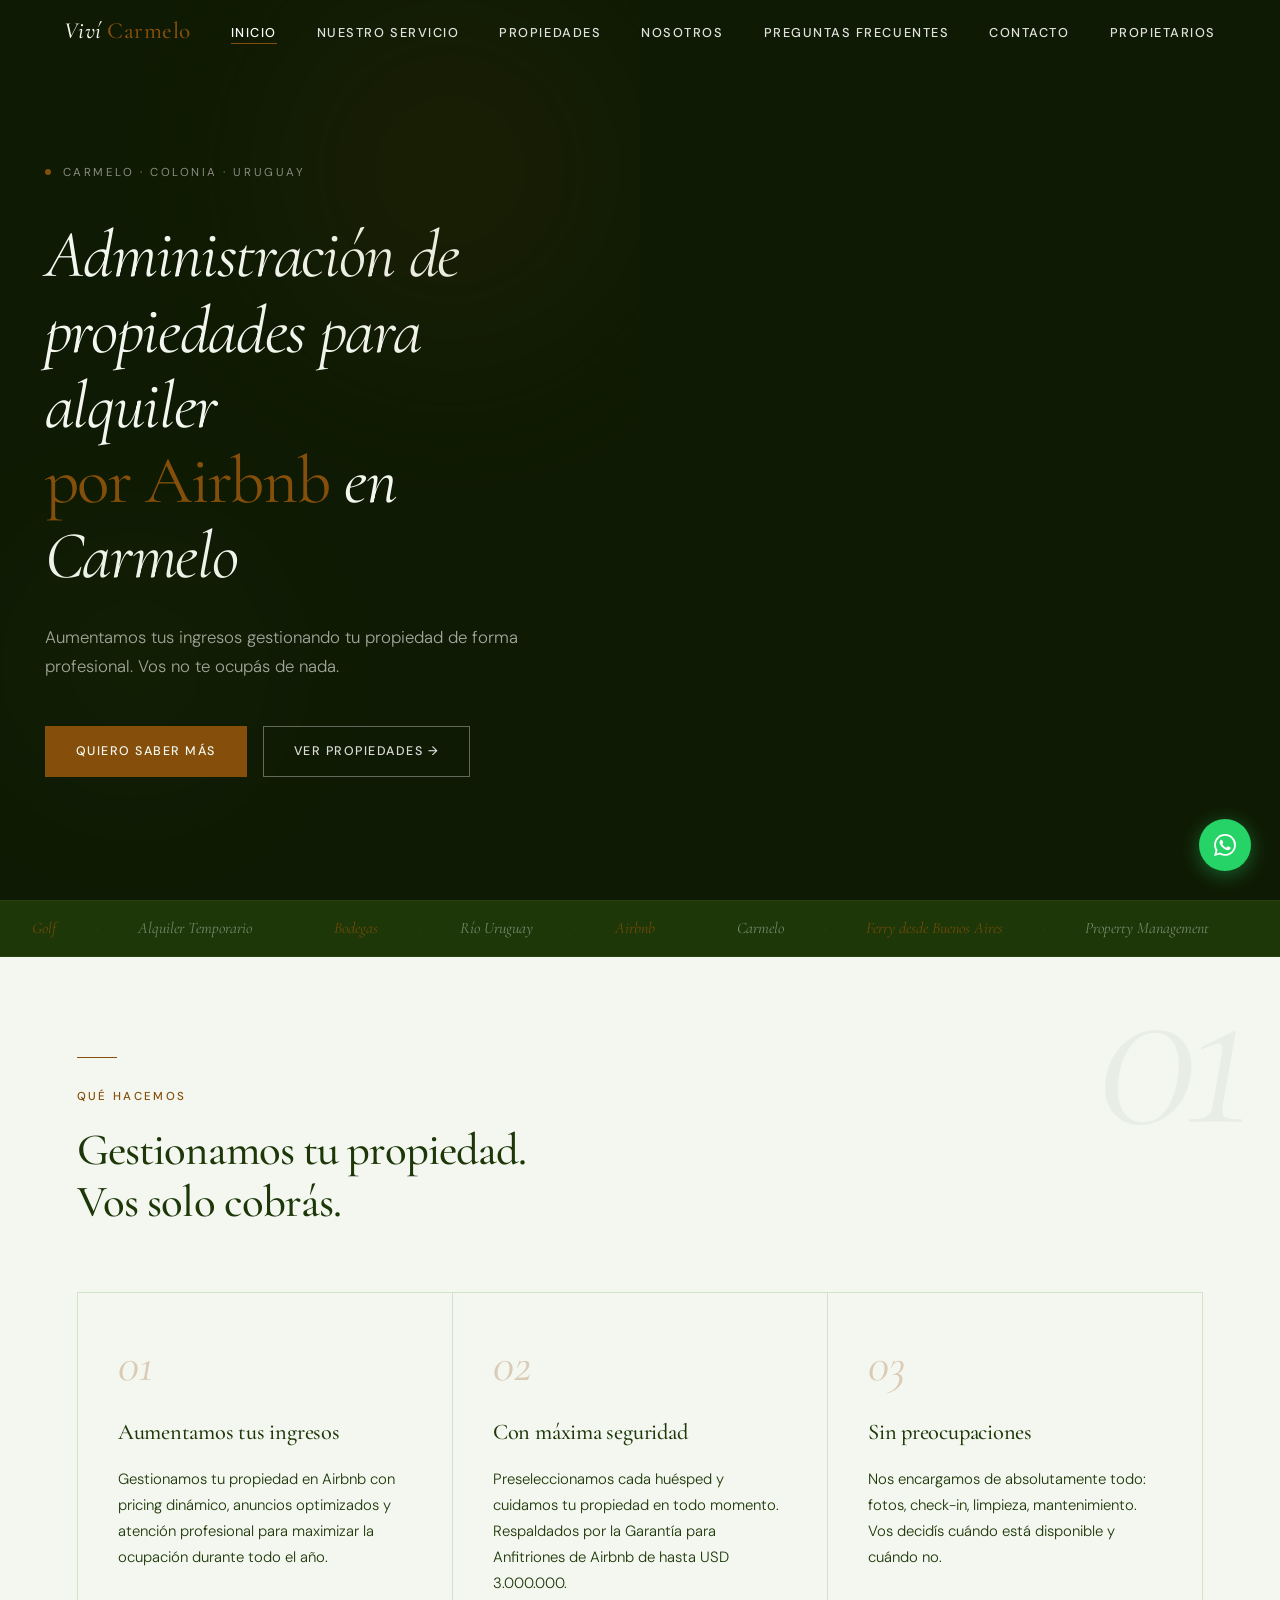
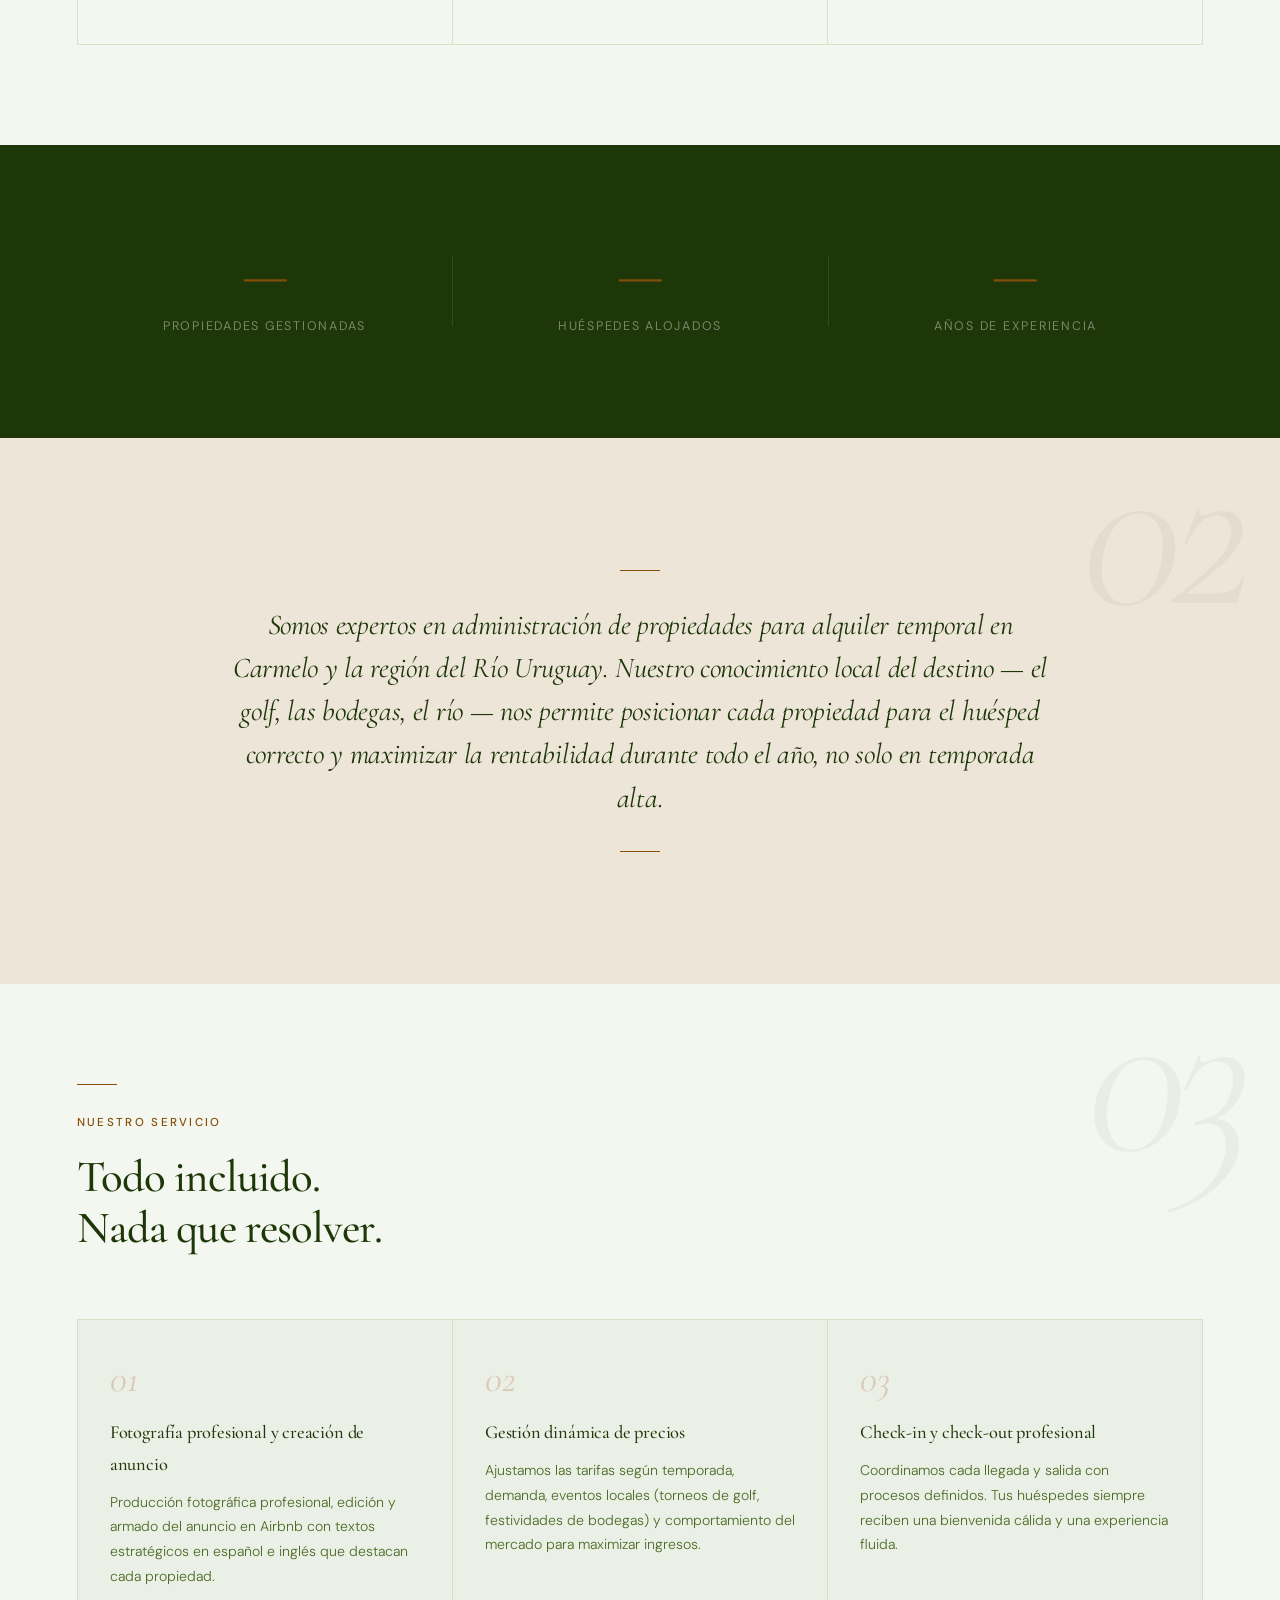
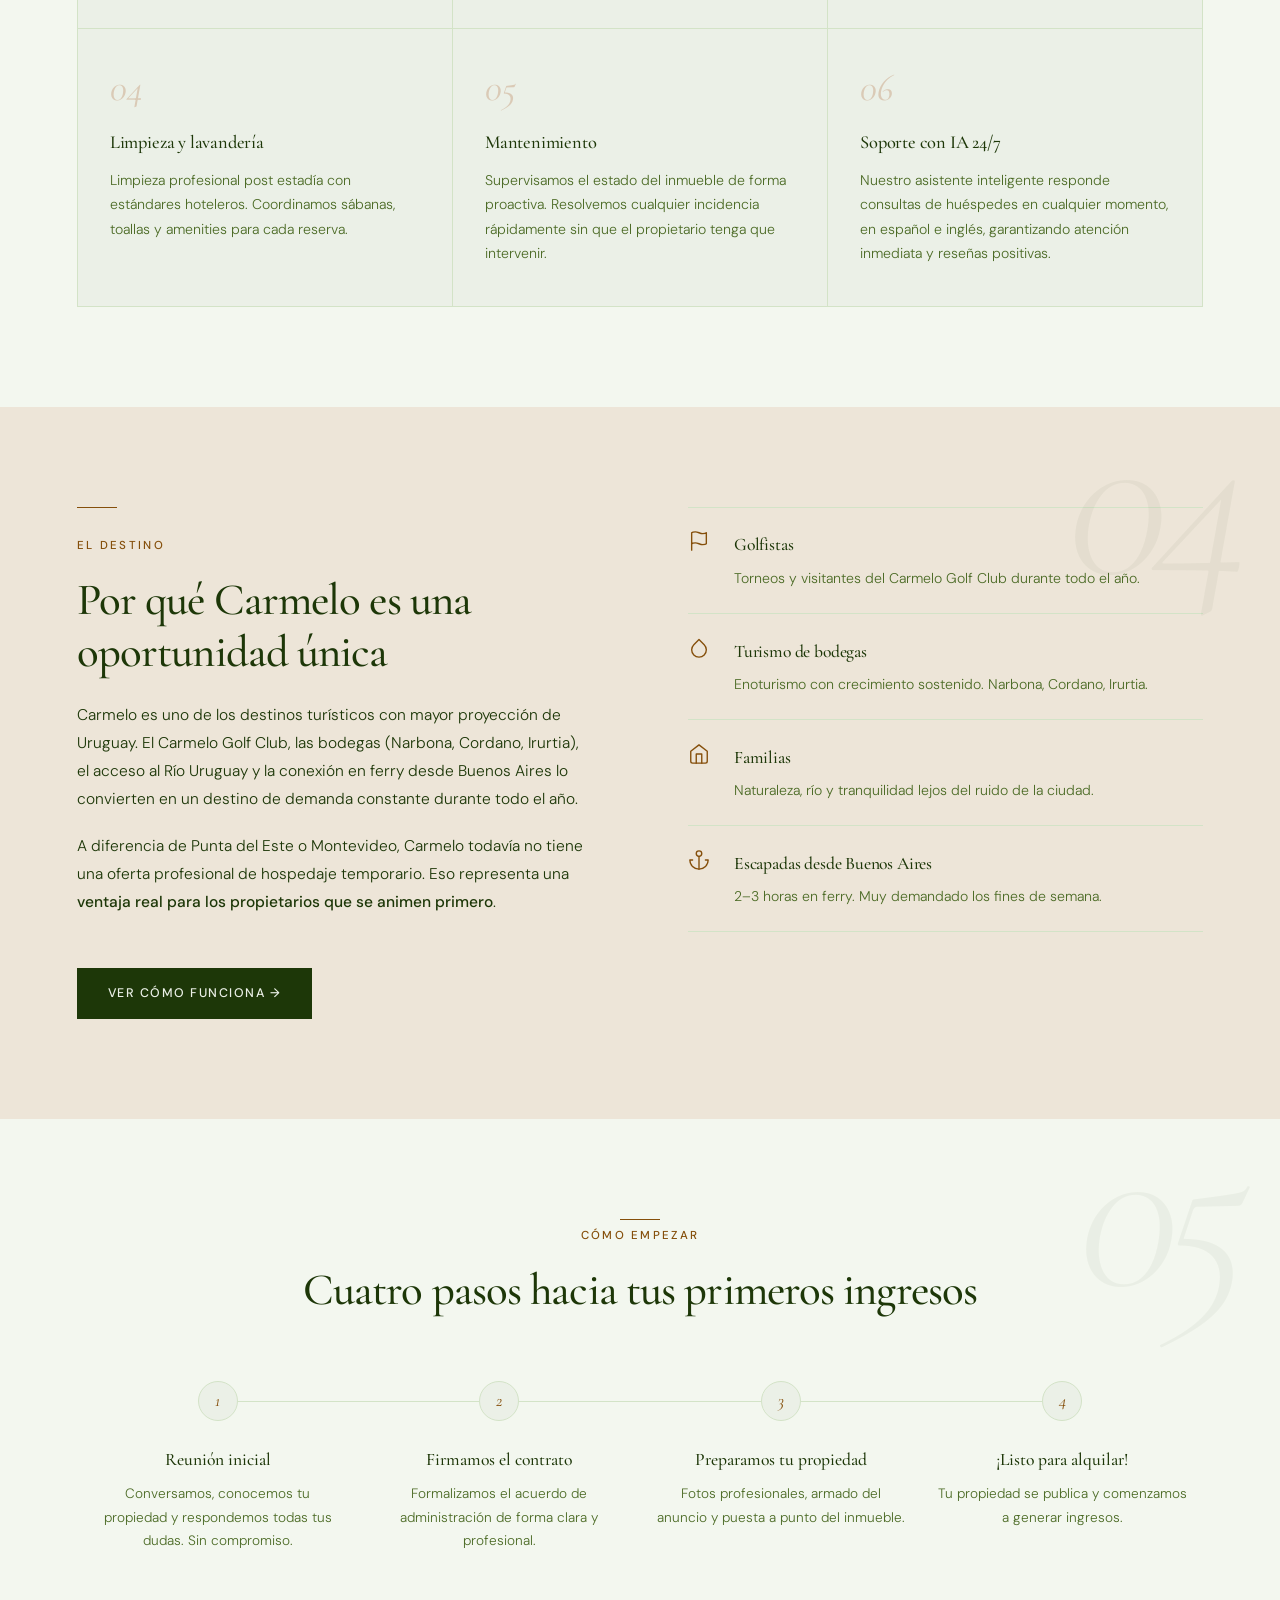
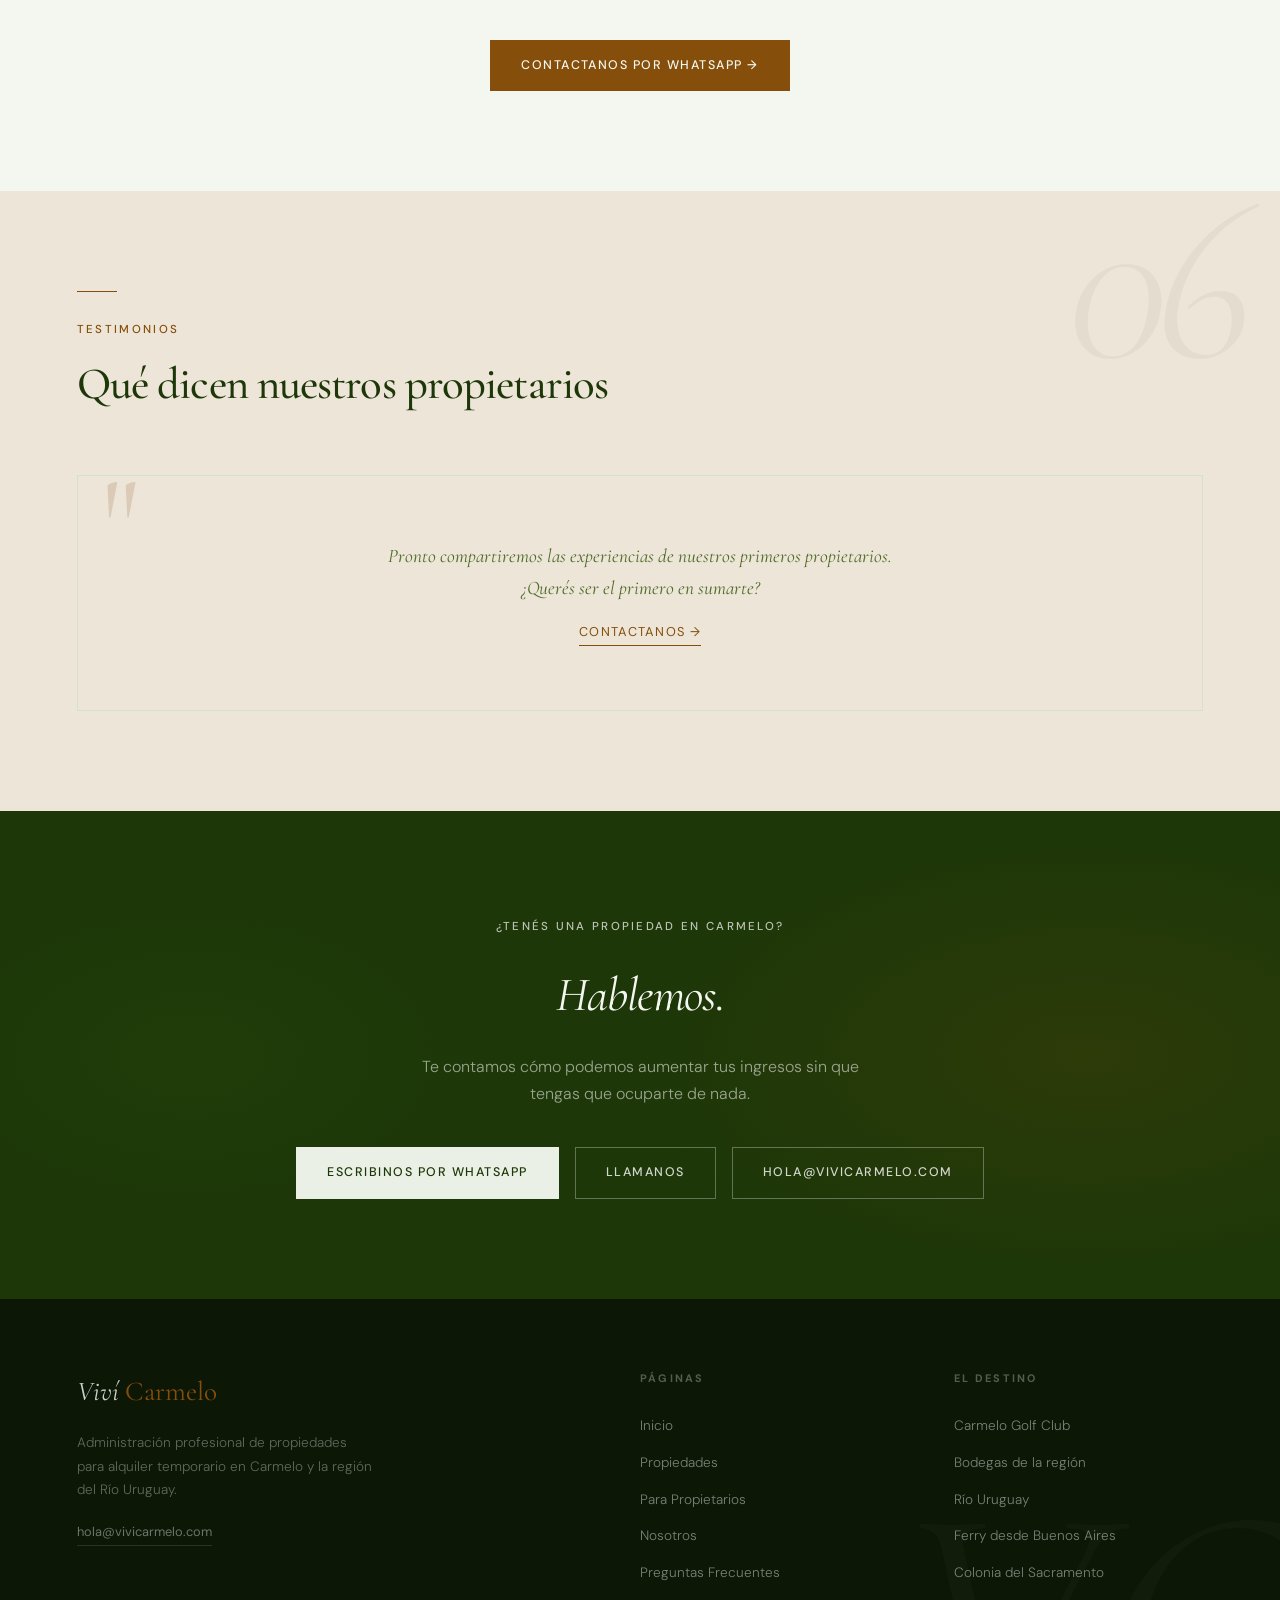
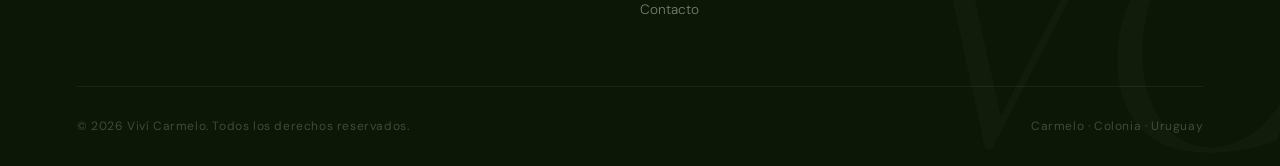
==== commit 005476fe: "Add inline critical CSS and defer styles.css on all pages; block CF Insights beacon - Inline ~5KB of" ====
--- a/index.html
+++ b/index.html
@@ -27,7 +27,52 @@
                  https://res.cloudinary.com/dhe2flcrt/image/upload/f_auto,q_auto,w_800/v1782684417/imgprincipal_ublb2f.webp 800w,
                  https://res.cloudinary.com/dhe2flcrt/image/upload/f_auto,q_auto,w_1200/v1782684417/imgprincipal_ublb2f.webp 1200w"
     imagesizes="(max-width: 768px) 100vw, 50vw">
-  <link rel="stylesheet" href="styles.css">
+<style>
+:root{--green-1:#0C1705;--green-2:#1D3708;--green-3:#2B5510;--green-4:#3B6D11;--green-5:#5A9020;--green-6:#85B04A;--green-7:#B1C5A0;--green-8:#D3E3C7;--green-9:#EBF0E7;--brown-1:#2A1505;--brown-2:#4D2A0A;--brown-3:#6B3A12;--brown-4:#854F0B;--brown-5:#A8682A;--brown-6:#C89060;--brown-7:#DACAB6;--brown-8:#EDE5D8;--cream:var(--green-9);--cream-alt:var(--green-8);--cream-light:#F3F7EF;--cream-warm:var(--brown-8);--ink:var(--green-1);--ink-soft:var(--green-2);--ink-muted:#4C6B26;--forest:var(--green-2);--forest-mid:var(--green-3);--sage:var(--green-4);--sage-mid:var(--green-5);--sage-light:var(--green-7);--ochre:var(--brown-4);--ochre-mid:var(--brown-5);--ochre-pale:var(--brown-7);--gold:var(--brown-3);--f-display:'Cormorant Garamond',Georgia,serif;--f-body:'DM Sans',system-ui,sans-serif;--ease:cubic-bezier(.25,.1,.25,1);--ease-out:cubic-bezier(0,0,.2,1);--ease-back:cubic-bezier(.34,1.56,.64,1)}
+*,*::before,*::after{box-sizing:border-box;margin:0;padding:0}
+html{scroll-behavior:smooth;font-size:16px;scroll-padding-top:80px}
+body{font-family:var(--f-body);font-weight:400;color:var(--ink);background:var(--cream);line-height:1.7;-webkit-font-smoothing:antialiased;-moz-osx-font-smoothing:grayscale;text-rendering:optimizeLegibility;font-optical-sizing:auto}
+a{color:inherit;text-decoration:none}img{max-width:100%;display:block}ul{list-style:none}
+#mainNav{position:fixed;top:0;left:0;right:0;z-index:9999;height:64px;display:flex;align-items:center;justify-content:space-between;padding:0 5%;transition:background .4s var(--ease),border-color .4s var(--ease);border-bottom:1px solid transparent}
+#mainNav.scrolled{background:rgba(241,234,212,.96);backdrop-filter:blur(12px);border-bottom-color:var(--cream-alt)}
+.nav-logo{font-family:var(--f-display);font-style:italic;font-weight:500;font-size:1.45rem;color:var(--cream-light);letter-spacing:.02em;transition:color .3s}
+#mainNav.scrolled .nav-logo{color:var(--forest)}.nav-logo em{font-style:normal;color:var(--ochre)}
+.nav-links{display:flex;gap:2.5rem}
+.nav-links a{font-size:.8rem;font-weight:500;letter-spacing:.12em;text-transform:uppercase;color:rgba(255,255,255,.88);position:relative;transition:color .3s;cursor:pointer}
+.nav-links a::after{content:'';position:absolute;bottom:-3px;left:0;width:0;height:1px;background:var(--ochre);transition:width .35s var(--ease-out)}
+.nav-links a:hover,.nav-links a.active{color:rgba(255,255,255,1)}.nav-links a:hover::after,.nav-links a.active::after{width:100%}
+#mainNav.scrolled .nav-links a{color:var(--ink-muted)}#mainNav.scrolled .nav-links a:hover,#mainNav.scrolled .nav-links a.active{color:var(--forest)}
+.nav-toggle{display:none;background:none;border:none;cursor:pointer;flex-direction:column;gap:5px;padding:4px}
+.nav-toggle span{display:block;width:22px;height:1px;background:currentColor;transition:transform .3s,opacity .3s}
+.nav-toggle{color:rgba(255,255,255,.8)}#mainNav.scrolled .nav-toggle{color:var(--ink)}
+.btn{display:inline-block;font-family:var(--f-body);font-size:.78rem;font-weight:500;letter-spacing:.12em;text-transform:uppercase;padding:14px 30px;border:1px solid transparent;cursor:pointer;transition:all .3s var(--ease);white-space:nowrap}
+.btn-ochre{background:var(--ochre);color:var(--cream-light);border-color:var(--ochre)}.btn-ochre:hover{background:#6a3e09;border-color:#6a3e09;color:var(--cream-light);transform:translateY(-2px)}
+.btn-ghost{background:transparent;color:rgba(255,255,255,.85);border-color:rgba(255,255,255,.35)}.btn-ghost:hover{background:rgba(255,255,255,.08);border-color:rgba(255,255,255,.7);color:#fff;transform:translateY(-2px)}
+.reveal{opacity:0;transform:translateY(28px);transition:opacity .7s var(--ease-out),transform .7s var(--ease-out)}.reveal.visible{opacity:1;transform:none}
+.reveal-delay-1{transition-delay:.1s}.reveal-delay-2{transition-delay:.2s}.reveal-delay-3{transition-delay:.3s}.reveal-delay-4{transition-delay:.4s}
+.hero{min-height:100vh;display:grid;grid-template-columns:1fr 1fr;overflow:hidden;background:#0F1A04}
+.hero-content{position:relative;display:flex;flex-direction:column;justify-content:center;padding:120px 7% 80px;overflow:hidden;z-index:2;max-width:none}
+.hero-slideshow{position:relative;overflow:hidden;margin-left:-30%;z-index:3;-webkit-mask-image:linear-gradient(to right,transparent 0%,black 45%);mask-image:linear-gradient(to right,transparent 0%,black 45%)}
+.hero-slide{position:absolute;inset:0;width:100%;height:100%;object-fit:cover;opacity:0;transition:opacity 1.5s ease}.hero-slide.active{opacity:1}
+.hero-orb{position:absolute;border-radius:50%;pointer-events:none;filter:blur(80px);opacity:.55;animation:orbFloat 12s ease-in-out infinite}
+.hero-orb--a{width:500px;height:500px;background:radial-gradient(circle,rgba(133,79,11,.25) 0%,transparent 70%);top:-80px;right:-60px;animation-duration:14s}
+.hero-orb--b{width:350px;height:350px;background:radial-gradient(circle,rgba(59,109,17,.2) 0%,transparent 70%);bottom:60px;left:-40px;animation-duration:10s;animation-delay:-5s}
+@keyframes orbFloat{0%,100%{transform:translate(0,0) scale(1)}33%{transform:translate(20px,-30px) scale(1.05)}66%{transform:translate(-15px,15px) scale(.97)}}
+.hero-kicker{display:flex;align-items:center;gap:.75rem;margin-bottom:2.2rem}
+.hero-dot{width:6px;height:6px;background:var(--ochre);border-radius:50%;animation:pulse 2.5s ease-in-out infinite}
+@keyframes pulse{0%,100%{opacity:1}50%{opacity:.3}}
+.hero-kicker span{font-size:.72rem;letter-spacing:.22em;text-transform:uppercase;color:rgba(255,255,255,.5);font-family:var(--f-body);font-weight:400}
+.hero-title{font-family:var(--f-display);font-style:italic;font-weight:400;font-size:clamp(2.6rem,5.5vw,4.2rem);line-height:1.12;color:var(--cream-light);letter-spacing:-.02em;margin-bottom:1.8rem}.hero-title em{font-style:normal;color:var(--ochre)}
+.hero-sub{font-family:var(--f-body);font-weight:300;font-size:1.05rem;color:rgba(255,255,255,.62);max-width:500px;line-height:1.75;margin-bottom:2.8rem}
+.hero-btns{display:flex;gap:1rem;flex-wrap:wrap;position:relative;z-index:3}
+.page-hero{background:radial-gradient(ellipse 70% 80% at 80% 30%,rgba(133,79,11,.12) 0%,transparent 60%),linear-gradient(158deg,#0F1A04 0%,#1D3708 100%);padding:140px 6% 80px;position:relative;overflow:hidden}
+.page-hero-inner{max-width:700px;position:relative;z-index:2}
+.page-hero h1{font-family:var(--f-display);font-style:italic;font-weight:400;font-size:clamp(2.2rem,5vw,3.5rem);color:var(--cream-light);line-height:1.15;letter-spacing:-.02em;margin-bottom:.8rem}
+.page-hero p{font-weight:300;font-size:1.05rem;color:rgba(255,255,255,.5)}.page-hero .hero-orb--a{opacity:.4}
+@media(max-width:768px){.nav-links{display:none;position:absolute;top:64px;left:0;right:0;background:rgba(241,234,212,.97);backdrop-filter:blur(12px);flex-direction:column;gap:0;padding:1rem 0;border-bottom:1px solid var(--cream-alt)}.nav-links.open{display:flex}.nav-links a{color:var(--ink-muted)!important;padding:.9rem 6%;display:block;border-bottom:1px solid rgba(0,0,0,.04)}.nav-links a:hover,.nav-links a.active{color:var(--forest)!important}.nav-links a::after{display:none}.nav-toggle{display:flex}.hero{grid-template-columns:1fr;grid-template-rows:auto 55vw}.hero-content{padding:110px 5% 50px}.hero-slideshow{margin-left:0;-webkit-mask-image:none;mask-image:none}.hero-title{font-size:2.2rem}.hero-btns{flex-direction:column}.hero-btns .btn{text-align:center}.page-hero{padding:110px 5% 60px}}
+</style>
+  <link rel="stylesheet" media="print" onload="this.media='all'" href="styles.css">
+  <noscript><link rel="stylesheet" href="styles.css"></noscript>
   <link rel="icon" href="https://res.cloudinary.com/dhe2flcrt/image/upload/v1782695231/favicon_c6m3of.ico" type="image/png">
 </head>
 <body>
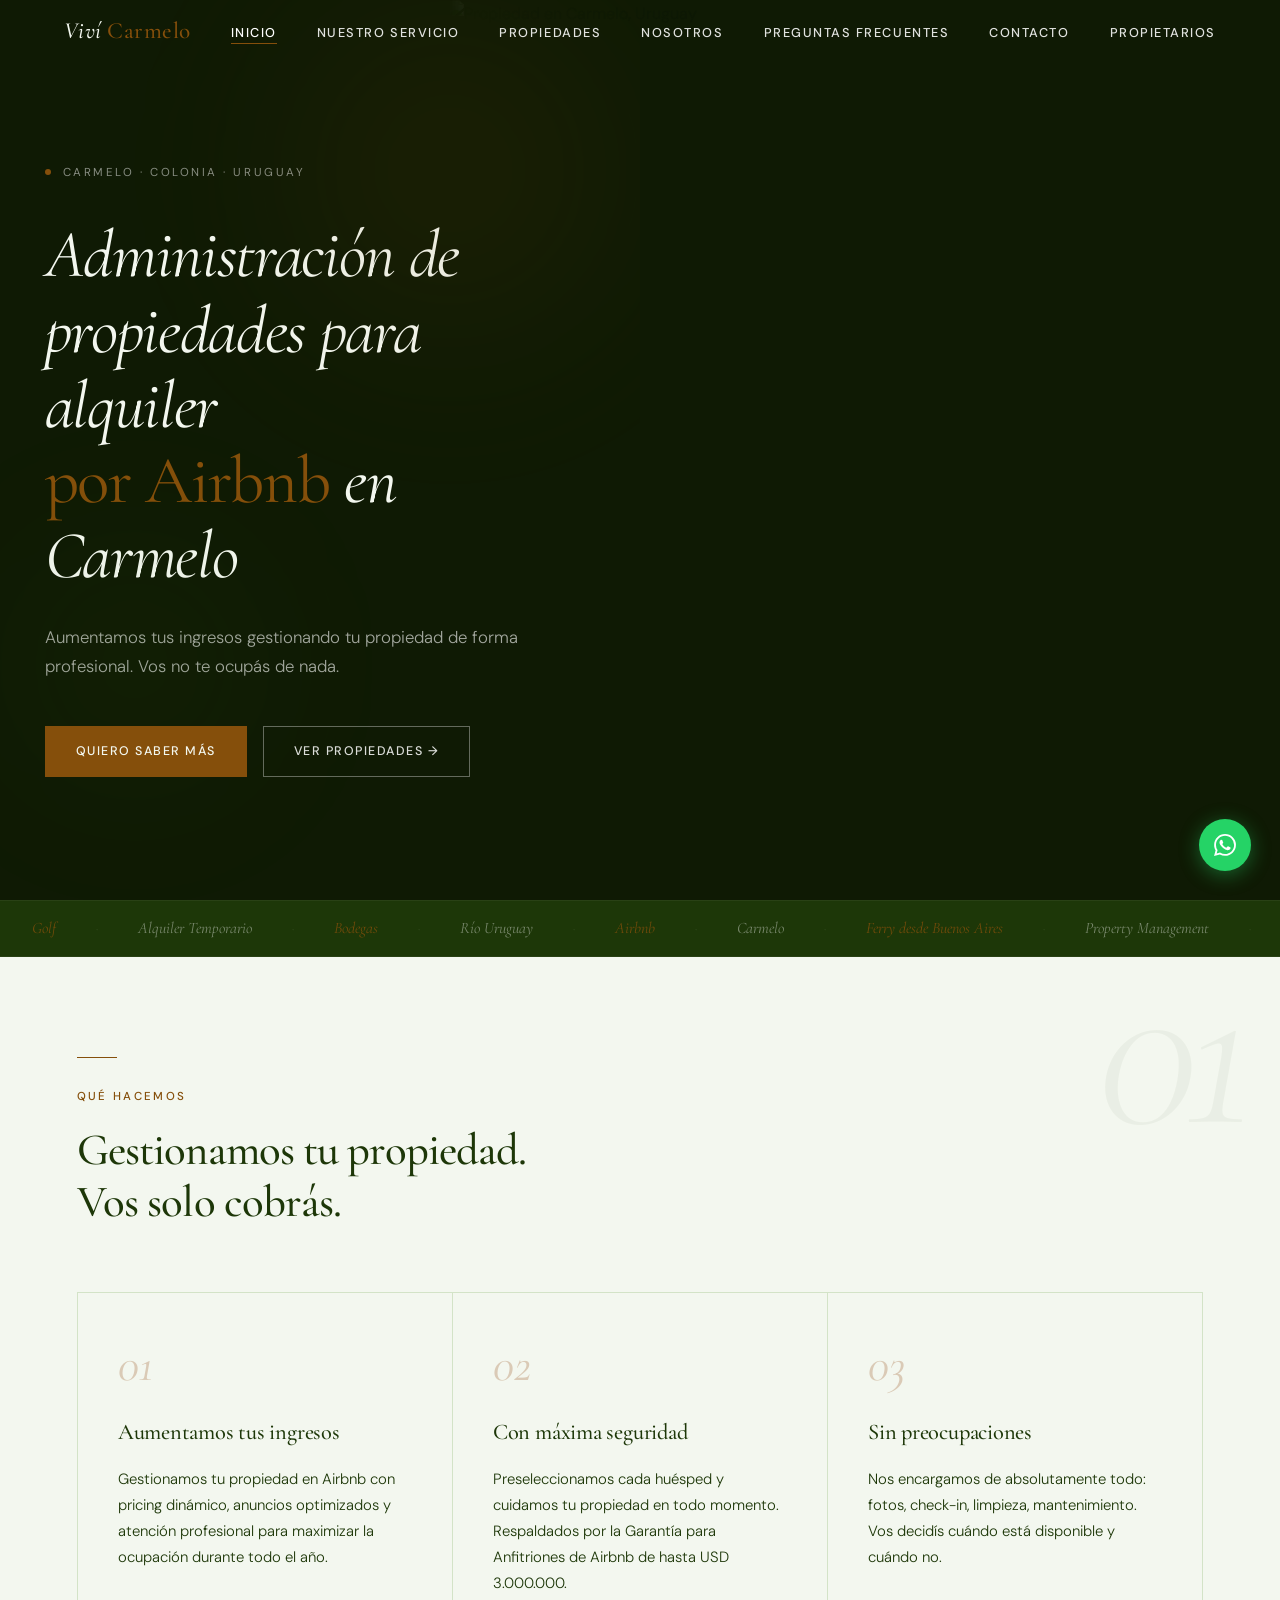
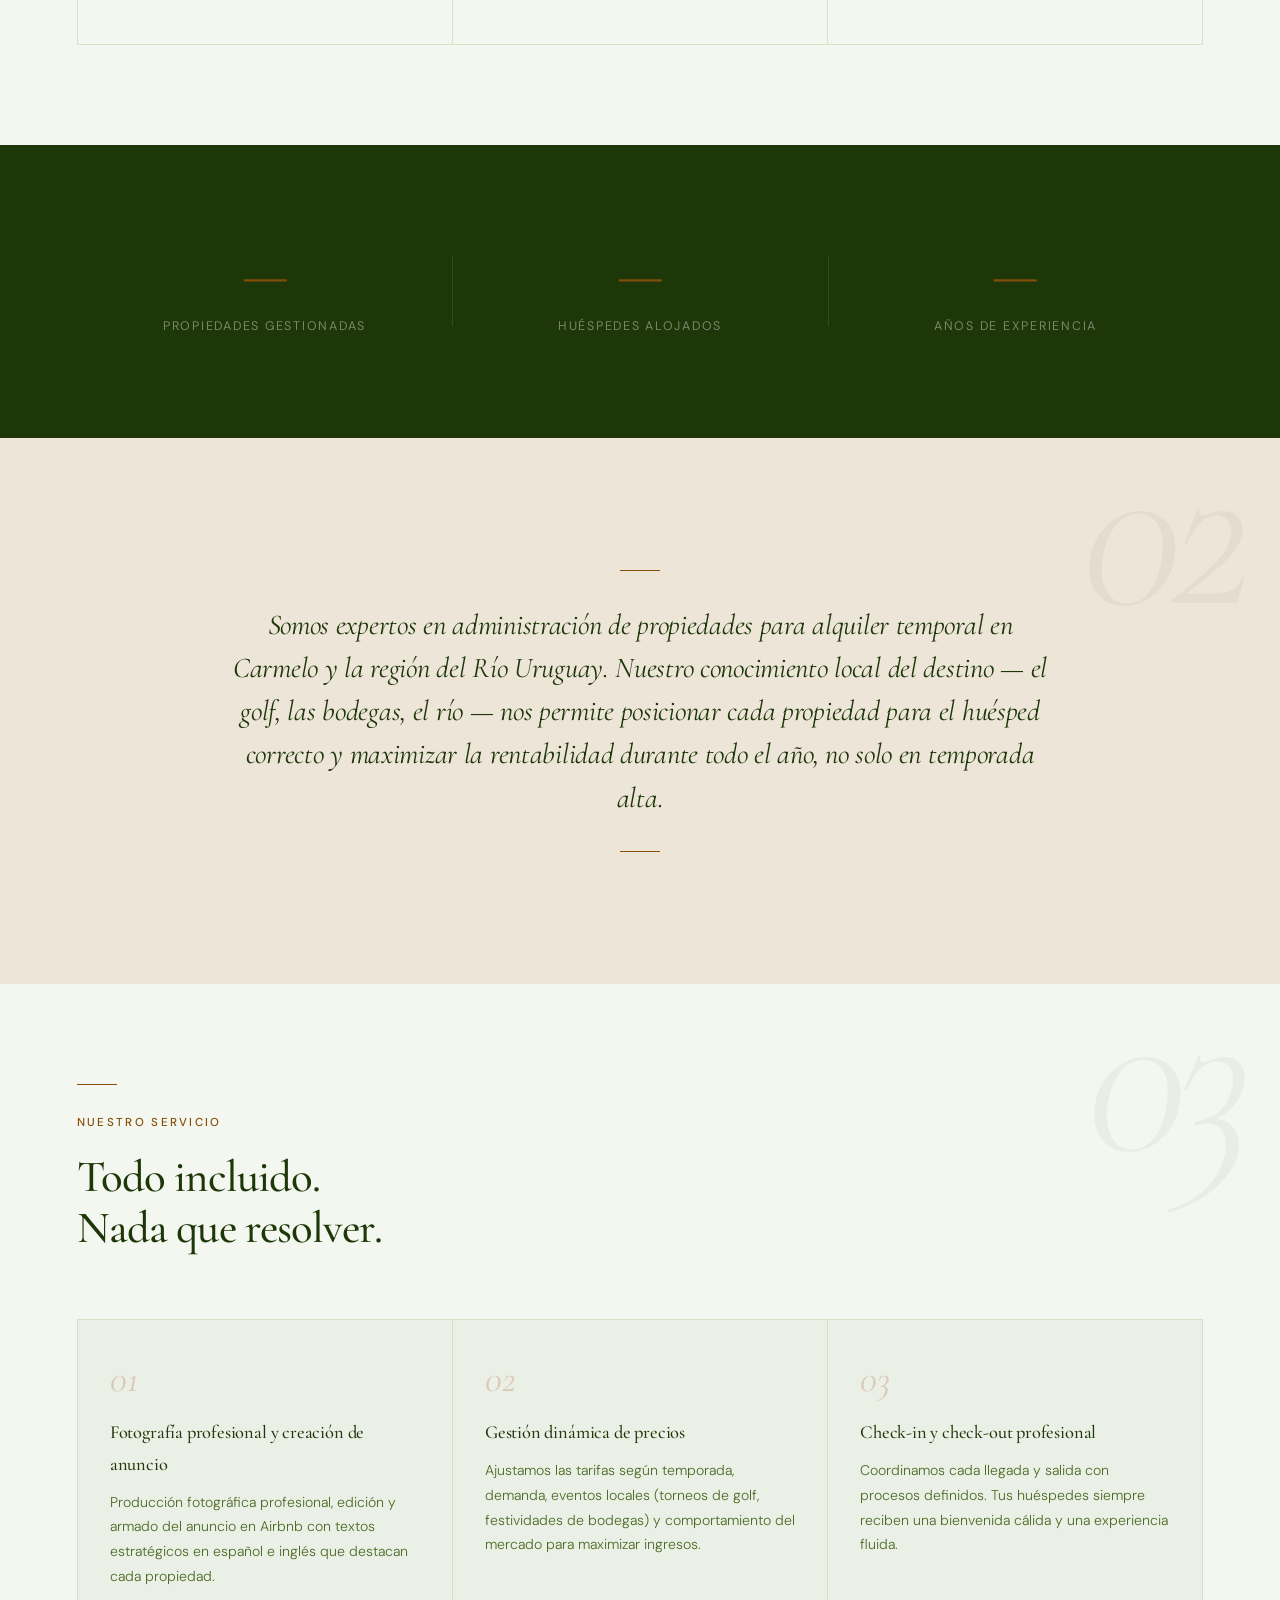
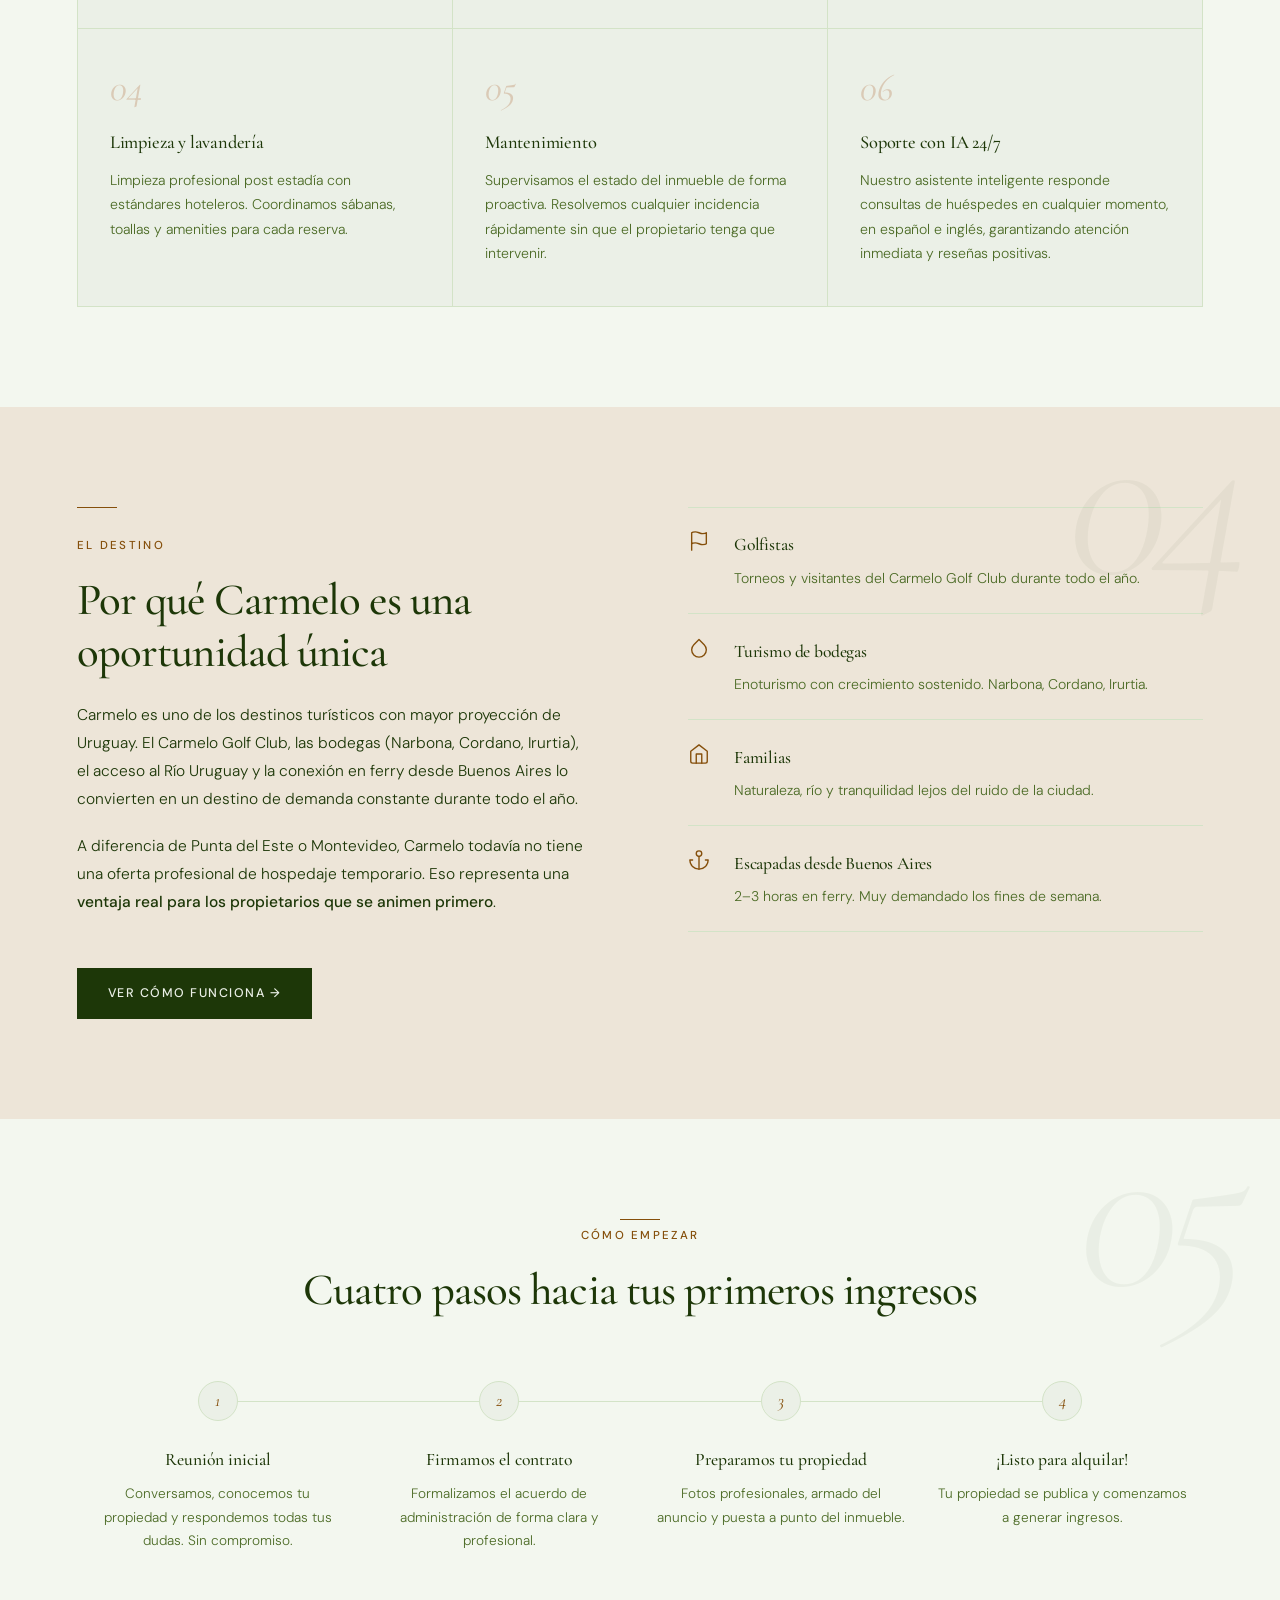
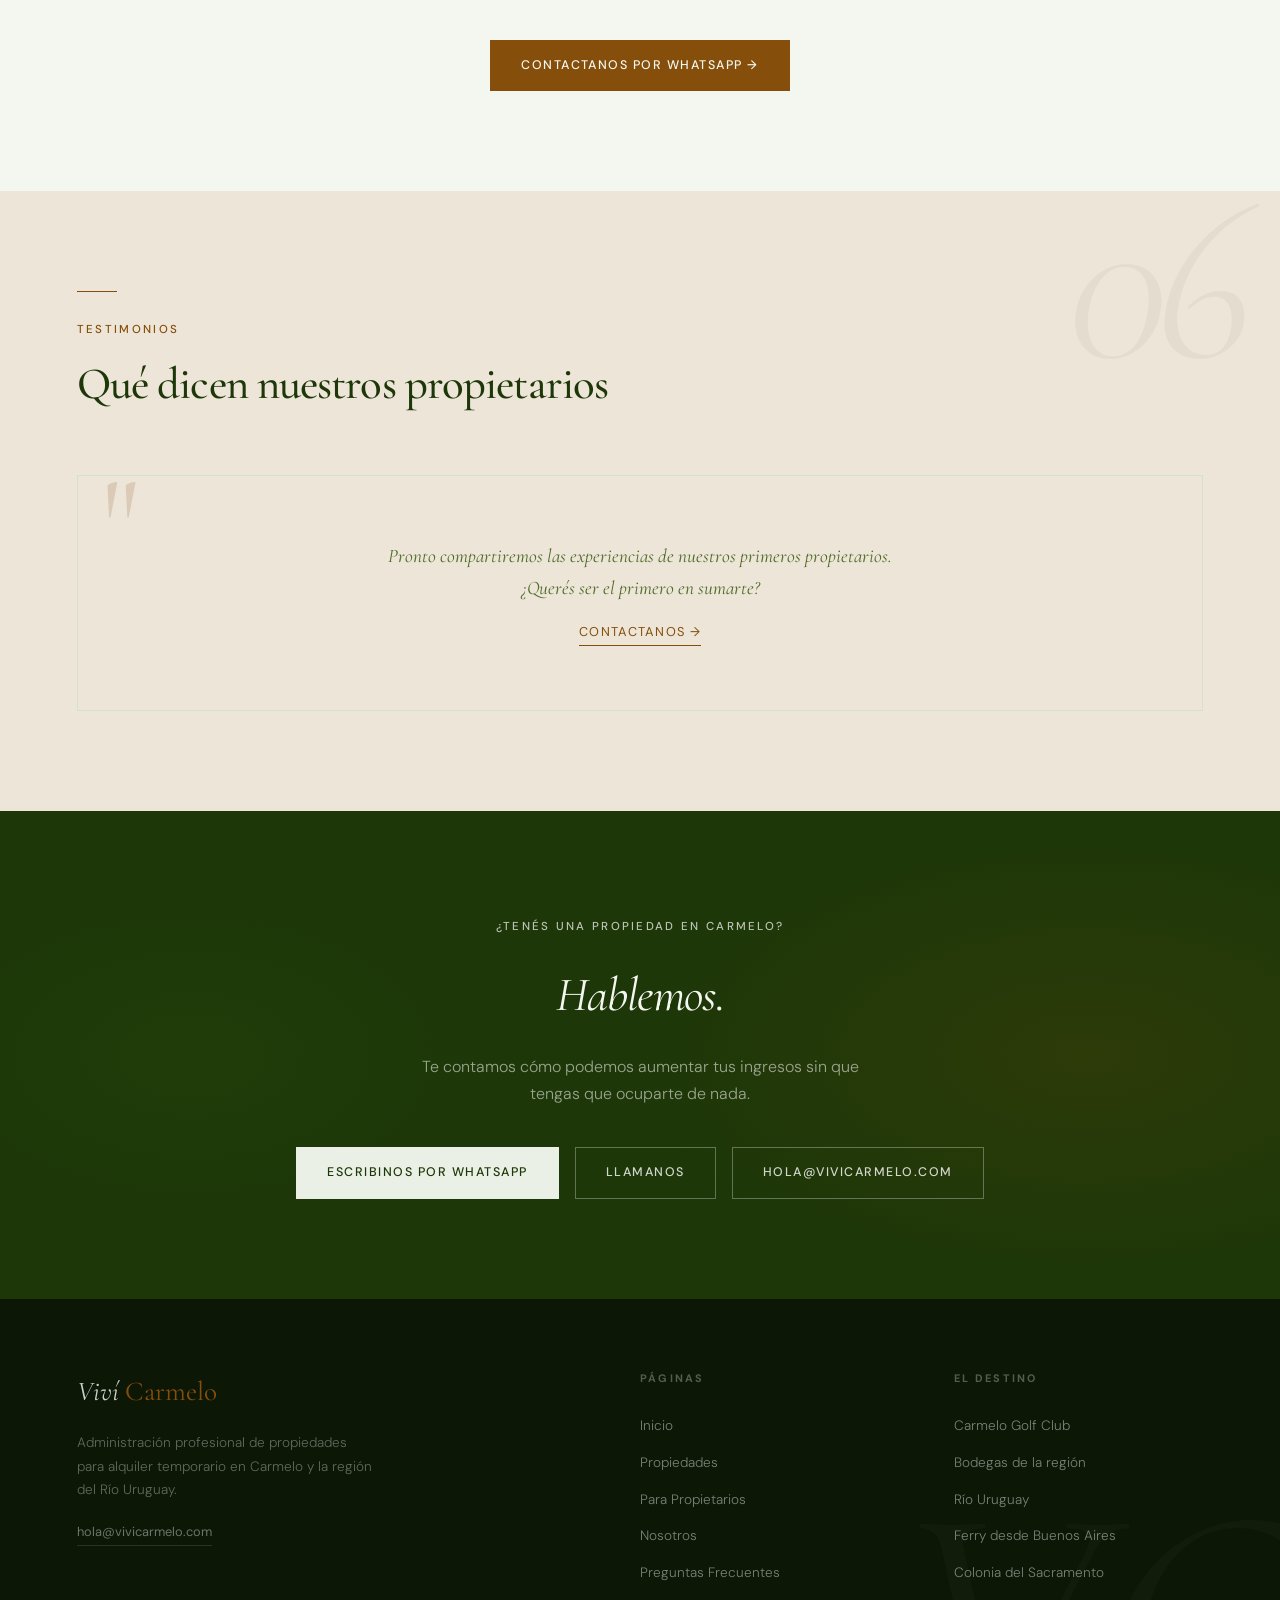
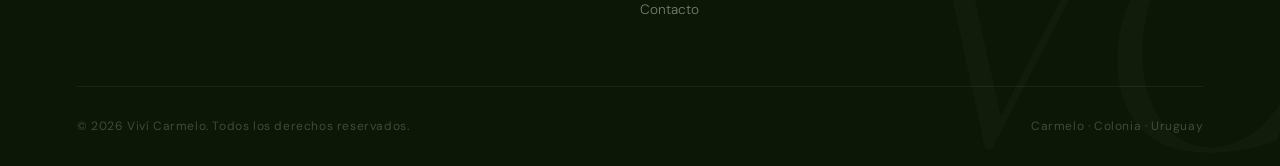
==== commit 37bb8b71: "Add files via upload" ====
--- a/index.html
+++ b/index.html
@@ -74,6 +74,11 @@
   <link rel="stylesheet" media="print" onload="this.media='all'" href="styles.css">
   <noscript><link rel="stylesheet" href="styles.css"></noscript>
   <link rel="icon" href="https://res.cloudinary.com/dhe2flcrt/image/upload/v1782695231/favicon_c6m3of.ico" type="image/png">
+  <style>
+    #ai-widget-btn { right: 88px !important; }
+    #ai-widget-box { right: 88px !important; }
+    @media (max-width: 420px) { #ai-widget-btn { right: 80px !important; } #ai-widget-box { right: 16px !important; width: calc(100vw - 32px) !important; } }
+  </style>
 </head>
 <body>
 
@@ -474,5 +479,6 @@
   slides[current].classList.add('active');
 }, 5000);
 </script>
+  <script src="https://inmobiliaria-assistantv2-production.up.railway.app/widget.js?token=TOKEN-4AD230606C2345B089286FBFAD143331"></script>
 </body>
 </html>
